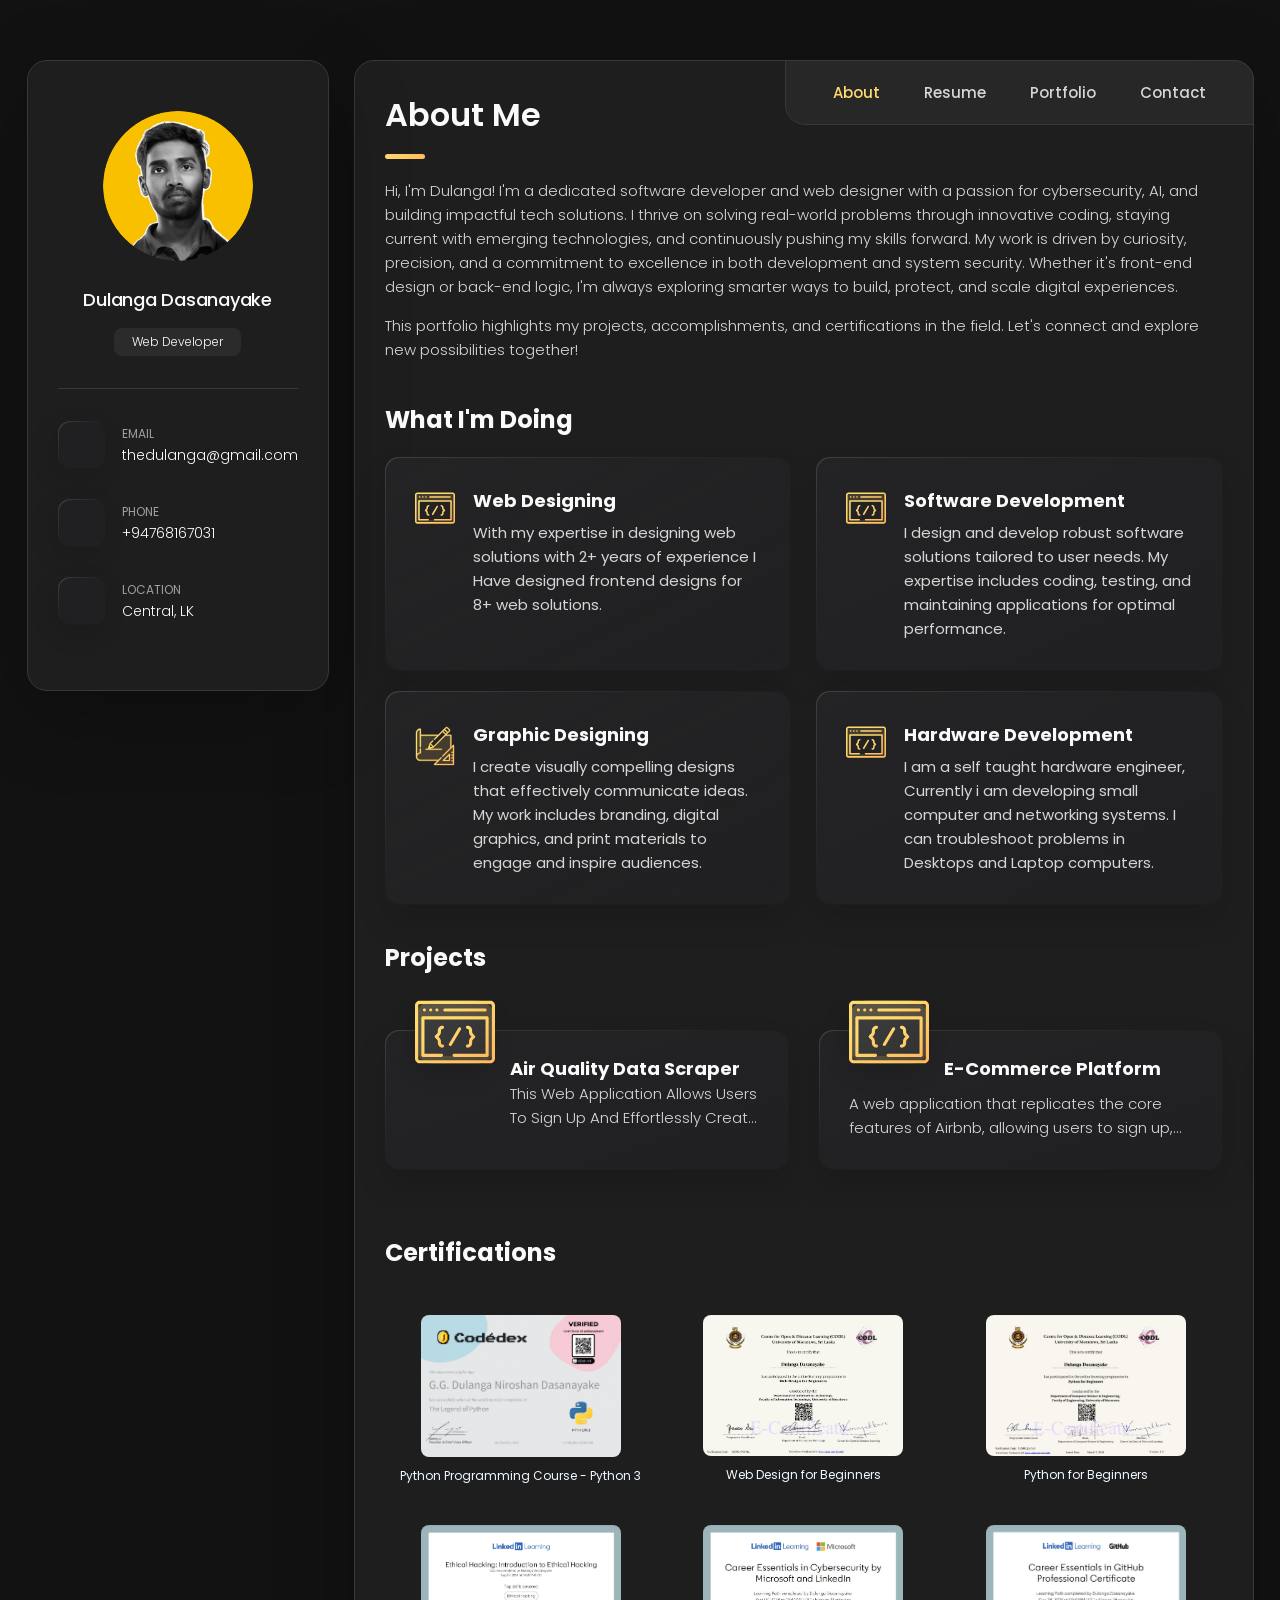
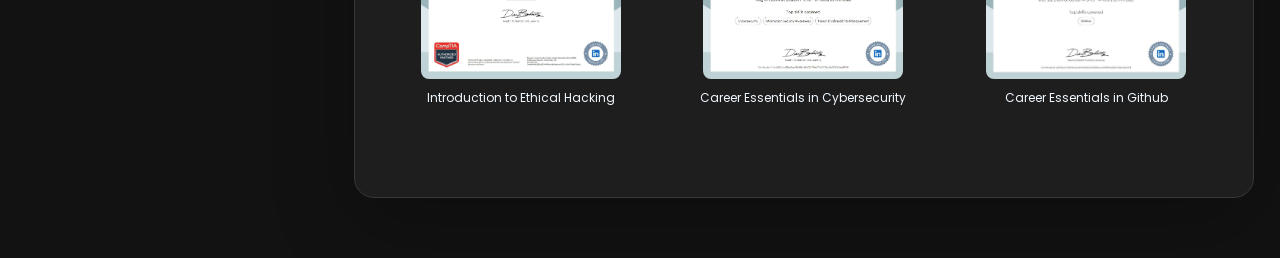
==== index.html @ ad5162e7 "First Commit" ====
<!DOCTYPE html>
<html lang="en">
  <head>
    <meta charset="UTF-8" />
    <meta http-equiv="X-UA-Compatible" content="IE=edge" />
    <meta name="viewport" content="width=device-width, initial-scale=1.0" />
    <title>Dulanga Dasanayake</title>

    <!-- favicon -->
    <link
      rel="shortcut icon"
      href="./assets/images/dulanga.ico"
      type="image/x-icon"
    />

    <!-- custom css link -->
    <link rel="stylesheet" href="./assets/css/style.css" />

    <!-- google font link -->
    <link rel="preconnect" href="https://fonts.googleapis.com" />
    <link rel="preconnect" href="https://fonts.gstatic.com" crossorigin />
    <link
      href="https://fonts.googleapis.com/css2?family=Poppins:wght@300;400;500;600&display=swap"
      rel="stylesheet"
    />
  </head>

  <body>
    <!-- #MAIN -->

    <main>
      <!-- #SIDEBAR -->

      <aside class="sidebar" data-sidebar>
        <div class="sidebar-info">
          <figure class="avatar-box">
            <img
              class="profile-pic"
              src="./assets/images/dulanga.png"
              alt="Dulanga Dasanayake"
              width="65"
            />
          </figure>

          <div class="info-content">
            <h1 class="name" title="Dulanga Dasanayake">Dulanga Dasanayake</h1>

            <p class="title">Web Developer</p>
          </div>

          <button class="info_more-btn" data-sidebar-btn>
            <span>Show Contacts</span>

            <ion-icon name="chevron-down"></ion-icon>
          </button>
        </div>

        <div class="sidebar-info_more">
          <div class="separator"></div>

          <ul class="contacts-list">
            <li class="contact-item">
              <div class="icon-box">
                <ion-icon name="mail-outline"></ion-icon>
              </div>

              <div class="contact-info">
                <p class="contact-title">Email</p>

                <a href="mailto:dulangad@proton.me" class="contact-link"
                  >thedulanga@gmail.com</a
                >
              </div>
            </li>

            <li class="contact-item">
              <div class="icon-box">
                <ion-icon name="phone-portrait-outline"></ion-icon>
              </div>

              <div class="contact-info">
                <p class="contact-title">Phone</p>

                <a href="tel:+94768167031" class="contact-link">+94768167031</a>
              </div>
            </li>

            <!-- <li class="contact-item">
              <div class="icon-box">
                <ion-icon name="calendar-outline"></ion-icon>
              </div>

              <div class="contact-info">
                <p class="contact-title">Birthday</p>

                <time datetime="2001-07-21">July 21, 2001</time>
              </div>
            </li> -->

            <li class="contact-item">
              <div class="icon-box">
                <ion-icon name="location-outline"></ion-icon>
              </div>

              <div class="contact-info">
                <p class="contact-title">Location</p>

                <address>Central, LK</address>
              </div>
            </li>
          </ul>

          <div class="separator"></div>

          <ul class="social-list">
            <li class="social-item">
              <a href="https://github.com/iamdulanga" class="social-link">
                <ion-icon name="logo-github"></ion-icon>
              </a>
            </li>

            <li class="social-item">
              <a
                href="https://www.linkedin.com/in/iamdulanga"
                class="social-link"
              >
                <ion-icon name="logo-linkedin"></ion-icon>
              </a>
            </li>
          </ul>
        </div>
      </aside>

      <!-- #main-content -->

      <div class="main-content">
        <!-- #NAVBAR -->

        <nav class="navbar">
          <ul class="navbar-list">
            <li class="navbar-item">
              <button
                class="navbar-link active"
                data-page="about"
                data-nav-link
              >
                About
              </button>
            </li>

            <li class="navbar-item">
              <button class="navbar-link" data-page="resume" data-nav-link>
                Resume
              </button>
            </li>

            <li class="navbar-item">
              <button class="navbar-link" data-nav-link>Portfolio</button>
            </li>
            <li class="navbar-item">
              <button class="navbar-link" data-page="contact" data-nav-link>
                Contact
              </button>
            </li>
          </ul>
        </nav>

        <!-- #ABOUT -->

        <article class="about active" data-page="about">
          <header>
            <h2 class="h2 article-title">About me</h2>
          </header>

          <section class="about-text">
            <p>
              Hi, I'm Dulanga! I'm a dedicated software developer and web
              designer with a passion for cybersecurity, AI, and building
              impactful tech solutions. I thrive on solving real-world problems
              through innovative coding, staying current with emerging
              technologies, and continuously pushing my skills forward. My work
              is driven by curiosity, precision, and a commitment to excellence
              in both development and system security. Whether it's front-end
              design or back-end logic, I'm always exploring smarter ways to
              build, protect, and scale digital experiences.
            </p>

            <p>
              This portfolio highlights my projects, accomplishments, and
              certifications in the field. Let's connect and explore new
              possibilities together!
            </p>
          </section>

          <!-- service -->

          <section class="service">
            <h3 class="h3 service-title">What i'm doing</h3>

            <ul class="service-list">
              <li class="service-item">
                <div class="service-icon-box">
                  <img
                    src="./assets/images/icon-dev.svg
                "
                    alt="design icon"
                    width="40"
                  />
                </div>

                <div class="service-content-box">
                  <h4 class="h4 service-item-title">Web Designing</h4>

                  <p class="service-item-text">
                    With my expertise in designing web solutions with 2+ years of experience
                    I Have designed frontend designs for 8+ web solutions.
                  </p>
                </div>
              </li>

              <li class="service-item">
                <div class="service-icon-box">
                  <img
                    src="./assets/images/icon-dev.svg"
                    alt="Web development icon"
                    width="40"
                  />
                </div>

                <div class="service-content-box">
                  <h4 class="h4 service-item-title">Software Development</h4>

                  <p class="service-item-text">
                    I design and develop robust software solutions tailored to
                    user needs. My expertise includes coding, testing, and
                    maintaining applications for optimal performance.
                  </p>
                </div>
              </li>

              <li class="service-item">
                <div class="service-icon-box">
                  <img
                    src="./assets/images/icon-design.svg"
                    alt="mobile app icon"
                    width="40"
                  />
                </div>

                <div class="service-content-box">
                  <h4 class="h4 service-item-title">Graphic Designing</h4>

                  <p class="service-item-text">
                    I create visually compelling designs that effectively
                    communicate ideas. My work includes branding, digital
                    graphics, and print materials to engage and inspire
                    audiences.
                  </p>
                </div>
              </li>

              <li class="service-item">
                <div class="service-icon-box">
                  <img
                    src="./assets/images/icon-dev.svg"
                    alt="camera icon"
                    width="40"
                  />
                </div>

                <div class="service-content-box">
                  <h4 class="h4 service-item-title">
                    Hardware Development
                  </h4>

                  <p class="service-item-text">
                    I am a self taught hardware engineer, Currently
                    i am developing small computer and networking systems. I can
                    troubleshoot problems in Desktops and Laptop computers.
                  </p>
                </div>
              </li>
            </ul>
          </section>

          <!--
          - My Best Products
        -->

          <section class="testimonials">
            <h3 class="h3 testimonials-title">Projects</h3>

            <ul class="testimonials-list has-scrollbar">

              <li class="testimonials-item">
                <div class="content-card" data-testimonials-item>
                  <figure class="testimonials-avatar-box">
                    <img
                      src="./assets/images/icon-dev.svg"
                      alt="Daniel lewis"
                      width="50"
                      data-testimonials-avatar
                    />
                  </figure>

                  <h4
                    class="h4 testimonials-item-title"
                    data-testimonials-title
                  >
                    Air Quality Data Scraper

                  <div class="testimonials-text" data-testimonials-text>
                    <p>
                      This web application allows users to sign up and
                      effortlessly create event countdowns. Customize each
                      countdown with unique backgrounds and titles, and share
                      them with friends. The app automatically manages events,
                      ensuring you never miss an important date.
                    </p>
                  </div>
                </div>
              </li>

              <li class="testimonials-item">
                <div class="content-card" data-testimonials-item>
                  <figure class="testimonials-avatar-box">
                    <img
                      src="./assets/images/icon-dev.svg"
                      alt="Jessica miller"
                      width="50"
                      data-testimonials-avatar
                    />
                  </figure>

                  <h4
                    class="h4 testimonials-item-title"
                    data-testimonials-title
                  >
                    E-Commerce Platform
                  </h4>

                  <div class="testimonials-text" data-testimonials-text>
                    <p>
                      A web application that replicates the core features of
                      Airbnb, allowing users to sign up, list properties, and
                      book accommodations. It includes property search, booking
                      management, and user reviews for an authentic rental
                      experience.
                    </p>
                  </div>
                </div>
              </li>

              <li class="testimonials-item">
                <div class="content-card" data-testimonials-item>
                  <figure class="testimonials-avatar-box">
                    <img
                      src="./assets/images/icon-dev.svg"
                      alt="Emily evans"
                      width="50"
                      data-testimonials-avatar
                    />
                  </figure>

                  <h4
                    class="h4 testimonials-item-title"
                    data-testimonials-title
                  >
                    File Organizer Pro
                  </h4>

                  <div class="testimonials-text" data-testimonials-text>
                    <p>
                      A application for organizing and managing files
                      efficiently. User can organize rushed folders with
                      too many types of files in it.
                    </p>
                  </div>
                </div>
              </li>

            </ul>
          </section>

          <!--
          - testimonials modal
        -->

          <div class="modal-container" data-modal-container>
            <div class="overlay" data-overlay></div>

            <section class="testimonials-modal">
              <button class="modal-close-btn" data-modal-close-btn>
                <ion-icon name="close-outline"></ion-icon>
              </button>

              <div class="modal-img-wrapper">
                <figure class="modal-avatar-box">
                  <img
                    src="./assets/images/avatar-1.png"
                    alt="Daniel lewis"
                    width="80"
                    data-modal-img
                  />
                </figure>

                <img src="./assets/images/icon-quote.svg" alt="quote icon" />
              </div>

              <div class="modal-content">
                <h4 class="h3 modal-title" data-modal-title>Daniel lewis</h4>

                <time datetime="2021-06-14">14 June, 2021</time>

                <div data-modal-text>
                  <p>
                    Richard was hired to create a corporate identity. We were
                    very pleased with the work done. She has a lot of experience
                    and is very concerned about the needs of client. Lorem ipsum
                    dolor sit amet, ullamcous cididt consectetur adipiscing
                    elit, seds do et eiusmod tempor incididunt ut laborels
                    dolore magnarels alia.
                  </p>
                </div>
              </div>
            </section>
          </div>

          <!--
          - My Certificates
        -->

          <section class="clients">
            <h3 class="h3 clients-title">Certifications</h3>
            <div class="clients-list-container">
              <ul class="clients-list">

                <li class="clients-item">
                  <a
                    href="https://www.codedex.io/certificates/d50fd97a-0c11-44a6-8d51-35871ad1643e"
                    target="_blank"
                  >
                    <img
                      src="./assets/images/certificates/mczu3i0c_1741422002760_page-0001.jpg"
                      alt="The Legend of Python Certificate"
                    />
                    <p>Python Programming Course - Python 3</p>
                  </a>
                </li>

                <li class="clients-item">
                  <a
                    href=""
                    target="_blank"
                  >
                    <img
                      src="./assets/images/certificates/web_design_for_beginners.JPG"
                      alt="Web Design for Beginners Certificate"
                    />
                    <p>Web Design for Beginners</p>
                  </a>
                </li>

                <li class="clients-item">
                  <a
                    href=""
                    target="_blank"
                  >
                    <img
                      src="./assets/images/certificates/python_for-beginners.JPG"
                      alt="Python for Beginners Certificate"
                    />
                    <p>Python for Beginners</p>
                  </a>
                </li>

                <li class="clients-item">
                  <a
                    href=""
                    target="_blank"
                  >
                    <img
                      src="./assets/images/certificates/ethical hacking.JPG"
                      alt="Ethical Hacking"
                    />
                    <p>Introduction to Ethical Hacking</p>
                  </a>
                </li>

                <li class="clients-item">
                  <a
                    href=""
                    target="_blank"
                  >
                    <img
                      src="./assets/images/certificates/career_essentials in cybersecurity by microsoft and linkedin.JPG"
                      alt="Ethical Hacking"
                    />
                    <p>Career Essentials in Cybersecurity</p>
                  </a>
                </li>

                <li class="clients-item">
                  <a
                    href=""
                    target="_blank"
                  >
                    <img
                      src="./assets/images/certificates/career-essentials-github.JPG"
                      alt="Ethical Hacking"
                    />
                    <p>Career Essentials in Github</p>
                  </a>
                </li>

              </ul>
            </div>
          </section>
        </article>

        <!-- #RESUME -->

        <article class="resume" data-page="resume">
          <header>
            <h2 class="h2 article-title">Resume</h2>
          </header>

          <!-- Download Button Section -->

          <!-- Trigger Easy Download: onclick="window.location.href='https://drive.google.com/uc?export=download&id=1tKpm8IOlRSLQODSGPAmuAweRhz6zU7St'" -->

          <section>
            <button
              onclick="window.location.href='https://drive.google.com/uc?export=download&id=1P1pHYPCt-Y2q2geG9ioPK_H9t95tVfSp'"
              class="download-btn"
            >
              Download CV
            </button>
          </section>
          <br />

          <section class="timeline">
            <div class="title-wrapper">
              <div class="icon-box">
                <ion-icon name="book-outline"></ion-icon>
              </div>
              <h3 class="h3">Education</h3>
            </div>
            <ol class="timeline-list">

              <li class="timeline-item">
                <h4 class="h4 timeline-item-title">
                  Higher National Diploma in Information Technology
                </h4>
                <span>2021 - 2025</span>
                <p class="timeline-text">
                  Studied at Sri Lanka Institute of Advanced Technological Education - 
                  Advanced Technological Institute Kandy and Completed HND in IT
                </p>
              </li>

              <li class="timeline-item">
                <h4 class="h4 timeline-item-title">
                  General Certificate of Education (Advanced Level) Certificate
                </h4>
                <span>2018 - 2020</span>
                <p class="timeline-text">
                  Studied at C/P A.Rathnayake Central Collage, Kengalla and Completed the 
                  General Certificate of Education (Advanced Level) Examination
                </p>
              </li>

              <li class="timeline-item">
                <h4 class="h4 timeline-item-title">
                  Diploma Foundation in English and Communication (DF64) - Intermediate
                </h4>
                <span>2018 (January - April)</span>
                <p class="timeline-text">
                  Studied at IBA Campus Kandy and Completed Diploma Foundation in English and Communication
                  Within Four Months.
                </p>
              </li>

              <li class="timeline-item">
                <h4 class="h4 timeline-item-title">
                  Six Month Training Course in Carpentry
                </h4>
                <span>2018 (January - Juny)</span>
                <p class="timeline-text">
                  Completed a Six(6) Month Training Course at Nanoda Vocational Education Centre
                  Hurikaduwa
                </p>
              </li>

              <li class="timeline-item">
                <h4 class="h4 timeline-item-title">
                  General Certificate of Education (Ordinary Level) Certificate
                </h4>
                <span>2012 - 2017</span>
                <p class="timeline-text">
                  Studied at C/P Kengalla National School, Kengalla and Completed the 
                  General Certificate of Education (Ordinary Level) Examination
                </p>
              </li>

            </ol>
          </section>

          <section class="timeline">
            <div class="title-wrapper">
              <div class="icon-box">
                <ion-icon name="briefcase-outline"></ion-icon>
              </div>
              <h3 class="h3">Professional Experience</h3>
            </div>
            <ol class="timeline-list">

              <li class="timeline-item">
                <h4 class="h4 timeline-item-title">
                  Web Development, Hardware & System Support Intern
                </h4>
                <span>2024 - 2025</span>
                <p class="timeline-text">                
                    Fixed Hardware issues of Weather Stations & Air Quality Monitors
                    • Fixed Linux based servers and Windows based Workstations
                    • Developed software to automate AQI data collection across Sri Lanka
                </p>
              </li>

            </ol>
          </section>
        </article>

        <!--
        - #PORTFOLIO
      -->

        <article class="portfolio" data-page="portfolio">
          <header>
            <h2 class="h2 article-title">Portfolio</h2>
          </header>

          <section class="projects">
            <ul class="filter-list">
              <li class="filter-item">
                <button class="active" data-filter-btn>All</button>
              </li>

              <li class="filter-item">
                <button data-filter-btn>Web design</button>
              </li>

              <li class="filter-item">
                <button data-filter-btn>Applications</button>
              </li>

              <li class="filter-item">
                <button data-filter-btn>Web development</button>
              </li>
            </ul>

            <div class="filter-select-box">
              <button class="filter-select" data-select>
                <div class="select-value" data-select-value>
                  Select category
                </div>

                <div class="select-icon">
                  <ion-icon name="chevron-down"></ion-icon>
                </div>
              </button>

              <ul class="select-list">
                <li class="select-item">
                  <button data-select-item>All</button>
                </li>

                <li class="select-item">
                  <button data-select-item>Web design</button>
                </li>

                <li class="select-item">
                  <button data-select-item>Applications</button>
                </li>

                <li class="select-item">
                  <button data-select-item>Web development</button>
                </li>
              </ul>
            </div>

            <ul class="project-list">
              <li
                class="project-item active"
                data-filter-item
                data-category="web design"
              >
                <a
                  href="https://github.com/iamdulanga"
                  target="_blank"
                >
                  <figure class="project-img">
                    <div class="project-item-icon-box">
                      <ion-icon name="eye-outline"></ion-icon>
                    </div>

                    <img
                      src="./assets/images/projects/icecreame.JPG"
                      alt="arrival"
                      loading="lazy"
                    />
                  </figure>

                  <h3 class="project-title">icecreame Shop</h3>

                  <p class="project-category">Laravel</p>
                </a>
              </li>

            </ul>
          </section>
        </article>

        <!-- #CONTACT -->

        <article class="contact" data-page="contact">
          <header>
            <h2 class="h2 article-title">Contact</h2>
          </header>
          <section class="contact-form">
            <h3 class="h3 form-title">Contact Form</h3>

            <form
              action="https://formspree.io/f/mpwdlnkb"
              method="POST"
              target="_blank"
              class="form"
              data-form
            >
              <div class="input-wrapper">
                <input
                  type="text"
                  name="fullname"
                  class="form-input"
                  placeholder="Full name"
                  required
                  data-form-input
                />

                <input
                  type="email"
                  name="email"
                  class="form-input"
                  placeholder="Email address"
                  required
                  data-form-input
                />
                <input type="text" name="_honeypot" style="display: none" />
              </div>

              <textarea
                name="message"
                class="form-input"
                placeholder="Your Message"
                required
                data-form-input
              ></textarea>

              <input type="hidden" name="_next" value="https://dulanga.tech/thank-you.html" />

              <button class="form-btn" type="submit" disabled data-form-btn>
                <ion-icon name="paper-plane"></ion-icon>
                <span>Send Message</span>
              </button>
            </form>
          </section>
        </article>
      </div>
    </main>

    <!--
    - custom js link
  -->
    <script src="./assets/js/script.js"></script>

    <!--
    - ionicon link
  -->
    <script
      type="module"
      src="https://unpkg.com/ionicons@5.5.2/dist/ionicons/ionicons.esm.js"
    ></script>
    <script
      nomodule
      src="https://unpkg.com/ionicons@5.5.2/dist/ionicons/ionicons.js"
    ></script>
  </body>
</html>
---- assets/css/style.css ----
/*-----------------------------------*\
  #CUSTOM PROPERTY
\*-----------------------------------*/

:root {
  /**
   * colors
   */

  /* gradient */

  --bg-gradient-onyx: linear-gradient(
    to bottom right,
    hsl(240, 1%, 25%) 3%,
    hsl(0, 0%, 19%) 97%
  );
  --bg-gradient-jet: linear-gradient(
      to bottom right,
      hsla(240, 1%, 18%, 0.251) 0%,
      hsla(240, 2%, 11%, 0) 100%
    ),
    hsl(240, 2%, 13%);
  --bg-gradient-yellow-1: linear-gradient(
    to bottom right,
    hsl(45, 100%, 71%) 0%,
    hsla(36, 100%, 69%, 0) 50%
  );
  --bg-gradient-yellow-2: linear-gradient(
      135deg,
      hsla(45, 100%, 71%, 0.251) 0%,
      hsla(35, 100%, 68%, 0) 59.86%
    ),
    hsl(240, 2%, 13%);
  --border-gradient-onyx: linear-gradient(
    to bottom right,
    hsl(0, 0%, 25%) 0%,
    hsla(0, 0%, 25%, 0) 50%
  );
  --text-gradient-yellow: linear-gradient(
    to right,
    hsl(45, 100%, 72%),
    hsl(35, 100%, 68%)
  );

  /* solid */

  --jet: hsl(0, 0%, 22%);
  --onyx: hsl(240, 1%, 17%);
  --eerie-black-1: hsl(240, 2%, 13%);
  --eerie-black-2: hsl(240, 2%, 12%);
  --smoky-black: hsl(0, 0%, 7%);
  --white-1: hsl(0, 0%, 100%);
  --white-2: hsl(0, 0%, 98%);
  --orange-yellow-crayola: hsl(45, 100%, 72%);
  --vegas-gold: hsl(45, 54%, 58%);
  --light-gray: hsl(0, 0%, 84%);
  --light-gray-70: hsla(0, 0%, 84%, 0.7);
  --bittersweet-shimmer: hsl(0, 43%, 51%);

  /**
   * typography
   */

  /* font-family */
  --ff-poppins: "Poppins", sans-serif;

  /* font-size */
  --fs-1: 24px;
  --fs-2: 18px;
  --fs-3: 17px;
  --fs-4: 16px;
  --fs-5: 15px;
  --fs-6: 14px;
  --fs-7: 13px;
  --fs-8: 11px;

  /* font-weight */
  --fw-300: 300;
  --fw-400: 400;
  --fw-500: 500;
  --fw-600: 600;

  /**
   * shadow
   */

  --shadow-1: -4px 8px 24px hsla(0, 0%, 0%, 0.25);
  --shadow-2: 0 16px 30px hsla(0, 0%, 0%, 0.25);
  --shadow-3: 0 16px 40px hsla(0, 0%, 0%, 0.25);
  --shadow-4: 0 25px 50px hsla(0, 0%, 0%, 0.15);
  --shadow-5: 0 24px 80px hsla(0, 0%, 0%, 0.25);

  /**
   * transition
   */

  --transition-1: 0.25s ease;
  --transition-2: 0.5s ease-in-out;
}

/*-----------------------------------*\
  #RESET
\*-----------------------------------*/

*,
*::before,
*::after {
  margin: 0;
  padding: 0;
  box-sizing: border-box;
}

a {
  text-decoration: none;
}

li {
  list-style: none;
}

img,
ion-icon,
a,
button,
time,
span {
  display: block;
}

button {
  font: inherit;
  background: none;
  border: none;
  text-align: left;
  cursor: pointer;
}

input,
textarea {
  display: block;
  width: 100%;
  background: none;
  font: inherit;
}

::selection {
  background: var(--orange-yellow-crayola);
  color: var(--smoky-black);
}

:focus {
  outline-color: var(--orange-yellow-crayola);
}

html {
  font-family: var(--ff-poppins);
}

body {
  background: var(--smoky-black);
}

/*-----------------------------------*\
  #REUSED STYLE
\*-----------------------------------*/

.sidebar,
article {
  background: var(--eerie-black-2);
  border: 1px solid var(--jet);
  border-radius: 20px;
  padding: 15px;
  box-shadow: var(--shadow-1);
  z-index: 1;
}

.separator {
  width: 100%;
  height: 1px;
  background: var(--jet);
  margin: 16px 0;
}

.icon-box {
  position: relative;
  background: var(--border-gradient-onyx);
  width: 30px;
  height: 30px;
  border-radius: 8px;
  display: flex;
  justify-content: center;
  align-items: center;
  font-size: 16px;
  color: var(--orange-yellow-crayola);
  box-shadow: var(--shadow-1);
  z-index: 1;
}

.icon-box::before {
  content: "";
  position: absolute;
  inset: 1px;
  background: var(--eerie-black-1);
  border-radius: inherit;
  z-index: -1;
}

.icon-box ion-icon {
  --ionicon-stroke-width: 35px;
}

article {
  display: none;
}

article.active {
  display: block;
  animation: fade 0.5s ease backwards;
}

@keyframes fade {
  0% {
    opacity: 0;
  }
  100% {
    opacity: 1;
  }
}

.h2,
.h3,
.h4,
.h5 {
  color: var(--white-2);
  text-transform: capitalize;
}

.h2 {
  font-size: var(--fs-1);
}

.h3 {
  font-size: var(--fs-2);
}

.h4 {
  font-size: var(--fs-4);
}

.h5 {
  font-size: var(--fs-7);
  font-weight: var(--fw-500);
}

.article-title {
  position: relative;
  padding-bottom: 7px;
}

.article-title::after {
  content: "";
  position: absolute;
  bottom: 0;
  left: 0;
  width: 30px;
  height: 3px;
  background: var(--text-gradient-yellow);
  border-radius: 3px;
}

.has-scrollbar::-webkit-scrollbar {
  width: 5px; /* for vertical scrollbar */
  height: 20px; /* for horizontal scrollbar */
}

.has-scrollbar::-webkit-scrollbar-track {
  background: var(--onyx);
  border-radius: 25px;
}

.has-scrollbar::-webkit-scrollbar-thumb {
  background: var(--orange-yellow-crayola);
  border-radius: 25px;
}

.has-scrollbar::-webkit-scrollbar-button {
  width: 20px;
}

.content-card {
  position: relative;
  background: var(--border-gradient-onyx);
  padding: 15px;
  padding-top: 45px;
  border-radius: 14px;
  box-shadow: var(--shadow-2);
  cursor: pointer;
  z-index: 1;
}

.content-card::before {
  content: "";
  position: absolute;
  inset: 1px;
  background: var(--bg-gradient-jet);
  border-radius: inherit;
  z-index: -1;
}

/*-----------------------------------*\
  #MAIN
\*-----------------------------------*/

main {
  margin: 15px 12px;
  margin-bottom: 75px;
  min-width: 259px;
}

/*-----------------------------------*\
  #SIDEBAR
\*-----------------------------------*/

.sidebar {
  margin-bottom: 15px;
  max-height: 112px;
  overflow: hidden;
  transition: var(--transition-2);
}

.sidebar.active {
  max-height: 405px;
}

.sidebar-info {
  position: relative;
  display: flex;
  justify-content: flex-start;
  align-items: center;
  gap: 15px;
}

/*
.avatar-box {
  background: var(--bg-gradient-onyx);
  border-radius: 10px;
}
*/

.profile-pic {
  border-radius: 100px;
}

.info-content .name {
  color: var(--white-2);
  font-size: var(--fs-4);
  font-weight: var(--fw-500);
  letter-spacing: -0.25px;
  margin-bottom: 10px;
}

.info-content .title {
  color: var(--white-1);
  background: var(--onyx);
  font-size: var(--fs-8);
  font-weight: var(--fw-300);
  width: max-content;
  padding: 3px 12px;
  border-radius: 8px;
}

.info_more-btn {
  position: absolute;
  top: -15px;
  right: -15px;
  border-radius: 0 15px;
  font-size: 13px;
  color: var(--orange-yellow-crayola);
  background: var(--border-gradient-onyx);
  padding: 10px;
  box-shadow: var(--shadow-2);
  transition: var(--transition-1);
  z-index: 1;
}

.info_more-btn::before {
  content: "";
  position: absolute;
  inset: 1px;
  border-radius: inherit;
  background: var(--bg-gradient-jet);
  transition: var(--transition-1);
  z-index: -1;
}

.info_more-btn:hover,
.info_more-btn:focus {
  background: var(--bg-gradient-yellow-1);
}

.info_more-btn:hover::before,
.info_more-btn:focus::before {
  background: var(--bg-gradient-yellow-2);
}

.info_more-btn span {
  display: none;
}

.sidebar-info_more {
  opacity: 0;
  visibility: hidden;
  transition: var(--transition-2);
}

.sidebar.active .sidebar-info_more {
  opacity: 1;
  visibility: visible;
}

.contacts-list {
  display: grid;
  grid-template-columns: 1fr;
  gap: 16px;
}

.contact-item {
  min-width: 100%;
  display: flex;
  align-items: center;
  gap: 16px;
}

.contact-info {
  max-width: calc(100% - 46px);
  width: calc(100% - 46px);
}

.contact-title {
  color: var(--light-gray-70);
  font-size: var(--fs-8);
  text-transform: uppercase;
  margin-bottom: 2px;
}

.contact-info :is(.contact-link, time, address) {
  color: var(--white-2);
  font-size: var(--fs-7);
}

.contact-info address {
  font-style: normal;
}

.social-list {
  display: flex;
  justify-content: flex-start;
  align-items: center;
  gap: 15px;
  padding-bottom: 4px;
  padding-left: 7px;
}

.social-item .social-link {
  color: var(--light-gray-70);
  font-size: 25px;
}

.social-item .social-link:hover {
  color: var(--light-gray);
}

/*-----------------------------------*\
  #NAVBAR
\*-----------------------------------*/

.navbar {
  position: fixed;
  bottom: 0;
  left: 0;
  width: 100%;
  background: hsla(240, 1%, 17%, 0.75);
  backdrop-filter: blur(10px);
  border: 1px solid var(--jet);
  border-radius: 12px 12px 0 0;
  box-shadow: var(--shadow-2);
  z-index: 5;
}

.navbar-list {
  display: flex;
  flex-wrap: wrap;
  justify-content: center;
  align-items: center;
  padding: 0 10px;
}

.navbar-link {
  color: var(--light-gray);
  font-size: var(--fs-8);
  padding: 20px 7px;
  transition: color var(--transition-1);
}

.navbar-link:hover,
.navbar-link:focus {
  color: var(--light-gray-70);
}

.navbar-link.active {
  color: var(--orange-yellow-crayola);
}

/*-----------------------------------*\
  #ABOUT
\*-----------------------------------*/

.about .article-title {
  margin-bottom: 15px;
}

.about-text {
  color: var(--light-gray);
  font-size: var(--fs-6);
  font-weight: var(--fw-300);
  line-height: 1.6;
}

.about-text p {
  margin-bottom: 15px;
}

/**
 * #service 
 */

.service {
  margin-bottom: 35px;
}

.service-title {
  margin-bottom: 20px;
}

.service-list {
  display: grid;
  grid-template-columns: 1fr;
  gap: 20px;
}

.service-item {
  position: relative;
  background: var(--border-gradient-onyx);
  padding: 20px;
  border-radius: 14px;
  box-shadow: var(--shadow-2);
  z-index: 1;
}

.service-item::before {
  content: "";
  position: absolute;
  inset: 1px;
  background: var(--bg-gradient-jet);
  border-radius: inherit;
  z-index: -1;
}

.service-icon-box {
  margin-bottom: 10px;
}

.service-icon-box img {
  margin: auto;
}

.service-content-box {
  text-align: center;
}

.service-item-title {
  margin-bottom: 7px;
}

.service-item-text {
  color: var(--light-gray);
  font-size: var(--fs-6);
  font-weight: var(--fw-3);
  line-height: 1.6;
}

/**
 * #testimonials 
 */

.testimonials {
  margin-bottom: 30px;
}

.testimonials-title {
  margin-bottom: 20px;
}

.testimonials-list {
  display: flex;
  justify-content: flex-start;
  align-items: flex-start;
  gap: 15px;
  margin: 0 -15px;
  padding: 25px 15px;
  padding-bottom: 35px;
  overflow-x: auto;
  scroll-behavior: smooth;
  overscroll-behavior-inline: contain;
  scroll-snap-type: inline mandatory;
}

.testimonials-item {
  min-width: 100%;
  scroll-snap-align: center;
}

.testimonials-avatar-box {
  position: absolute;
  top: 0;
  left: 0;
  transform: translate(15px, -25px);
  background: var(--bg-gradient-onyx);
  border-radius: 14px;
  box-shadow: var(--shadow-1);
}

.testimonials-item-title {
  margin-bottom: 7px;
}

.testimonials-text {
  color: var(--light-gray);
  font-size: var(--fs-6);
  font-weight: var(--fw-300);
  line-height: 1.6;
  display: -webkit-box;
  line-clamp: 4;
  -webkit-line-clamp: 4;
  -webkit-box-orient: vertical;
  overflow: hidden;
}

/**
 * #testimonials-modal
 */

.modal-container {
  position: fixed;
  top: 0;
  left: 0;
  width: 100%;
  height: 100%;
  display: flex;
  justify-content: center;
  align-items: center;
  overflow-y: auto;
  overscroll-behavior: contain;
  z-index: 20;
  pointer-events: none;
  visibility: hidden;
}

.modal-container::-webkit-scrollbar {
  display: none;
}

.modal-container.active {
  pointer-events: all;
  visibility: visible;
}

.overlay {
  position: fixed;
  top: 0;
  left: 0;
  width: 100%;
  height: 100vh;
  background: hsl(0, 0%, 5%);
  opacity: 0;
  visibility: hidden;
  pointer-events: none;
  z-index: 1;
  transition: var(--transition-1);
}

.overlay.active {
  opacity: 0.8;
  visibility: visible;
  pointer-events: all;
}

.testimonials-modal {
  background: var(--eerie-black-2);
  position: relative;
  padding: 15px;
  margin: 15px 12px;
  border: 1px solid var(--jet);
  border-radius: 14px;
  box-shadow: var(--shadow-5);
  transform: scale(1.2);
  opacity: 0;
  transition: var(--transition-1);
  z-index: 2;
}

.modal-container.active .testimonials-modal {
  transform: scale(1);
  opacity: 1;
}

.modal-close-btn {
  position: absolute;
  top: 15px;
  right: 15px;
  background: var(--onyx);
  border-radius: 8px;
  width: 32px;
  height: 32px;
  display: flex;
  justify-content: center;
  align-items: center;
  color: var(--white-2);
  font-size: 18px;
  opacity: 0.7;
}

.modal-close-btn:hover,
.modal-close-btn:focus {
  opacity: 1;
}

.modal-close-btn ion-icon {
  --ionicon-stroke-width: 50px;
}

.modal-avatar-box {
  background: var(--bg-gradient-onyx);
  width: max-content;
  border-radius: 14px;
  margin-bottom: 15px;
  box-shadow: var(--shadow-2);
}

.modal-img-wrapper > img {
  display: none;
}

.modal-title {
  margin-bottom: 4px;
}

.modal-content time {
  font-size: var(--fs-6);
  color: var(--light-gray-70);
  font-weight: var(--fw-300);
  margin-bottom: 10px;
}

.modal-content p {
  color: var(--light-gray);
  font-size: var(--fs-6);
  font-weight: var(--fw-300);
  line-height: 1.6;
}

/**
 * #clients 
 */

.clients {
  margin-bottom: 15px;
}

.clients-list {
  display: grid;
  grid-template-columns: repeat(3, 1fr); /* 3 certificates per line */
  gap: 20px; /* Adjust the gap as needed */
  margin: 0;
  padding: 0;
  overflow: visible; /* Remove the scrollbar */
}

.clients-item {
  min-width: auto; /* Remove fixed min-width */
  text-align: center; /* Center align the content */
}

.clients-item img {
  width: 100%; /* Make the image responsive */
  max-width: 200px; /* Limit the maximum width */
  margin: 0 auto;
  border-radius: 8px;
}

.clients-item p {
  color: aliceblue;
  font-size: var(--fs-8);
}

/*-----------------------------------*\
  #RESUME
\*-----------------------------------*/

.article-title {
  margin-bottom: 30px;
}

/**
 * education and experience 
 */

.timeline {
  margin-bottom: 30px;
}

.timeline .title-wrapper {
  display: flex;
  align-items: center;
  gap: 15px;
  margin-bottom: 25px;
}

.timeline-list {
  font-size: var(--fs-6);
  margin-left: 45px;
}

.timeline-item {
  position: relative;
}

.timeline-item:not(:last-child) {
  margin-bottom: 20px;
}

.timeline-item-title {
  font-size: var(--fs-6);
  line-height: 1.3;
  margin-bottom: 7px;
}

.timeline-list span {
  color: var(--vegas-gold);
  font-weight: var(--fw-400);
  line-height: 1.6;
}

.timeline-item:not(:last-child)::before {
  content: "";
  position: absolute;
  top: -25px;
  left: -30px;
  width: 1px;
  height: calc(100% + 50px);
  background: var(--jet);
}

.timeline-item::after {
  content: "";
  position: absolute;
  top: 5px;
  left: -33px;
  height: 6px;
  width: 6px;
  background: var(--text-gradient-yellow);
  border-radius: 50%;
  box-shadow: 0 0 0 4px var(--jet);
}

.timeline-text {
  color: var(--light-gray);
  font-weight: var(--fw-300);
  line-height: 1.6;
}

/**
 * skills 
 */

.skills-title {
  margin-bottom: 20px;
}

.skills-list {
  padding: 20px;
}

.skills-item:not(:last-child) {
  margin-bottom: 15px;
}

.skill .title-wrapper {
  display: flex;
  align-items: center;
  gap: 5px;
  margin-bottom: 8px;
}

.skill .title-wrapper data {
  color: var(--light-gray);
  font-size: var(--fs-7);
  font-weight: var(--fw-300);
}

.skill-progress-bg {
  background: var(--jet);
  width: 100%;
  height: 8px;
  border-radius: 10px;
}

.skill-progress-fill {
  background: var(--text-gradient-yellow);
  height: 100%;
  border-radius: inherit;
}

/*-----------------------------------*\
  #PORTFOLIO
\*-----------------------------------*/

.filter-list {
  display: none;
}

.filter-select-box {
  position: relative;
  margin-bottom: 25px;
}

.filter-select {
  background: var(--eerie-black-2);
  color: var(--light-gray);
  display: flex;
  justify-content: space-between;
  align-items: center;
  width: 100%;
  padding: 12px 16px;
  border: 1px solid var(--jet);
  border-radius: 14px;
  font-size: var(--fs-6);
  font-weight: var(--fw-300);
}

.filter-select.active .select-icon {
  transform: rotate(0.5turn);
}

.select-list {
  background: var(--eerie-black-2);
  position: absolute;
  top: calc(100% + 6px);
  width: 100%;
  padding: 6px;
  border: 1px solid var(--jet);
  border-radius: 14px;
  z-index: 2;
  opacity: 0;
  visibility: hidden;
  pointer-events: none;
  transition: 0.15s ease-in-out;
}

.filter-select.active + .select-list {
  opacity: 1;
  visibility: visible;
  pointer-events: all;
}

.select-item button {
  background: var(--eerie-black-2);
  color: var(--light-gray);
  font-size: var(--fs-6);
  font-weight: var(--fw-300);
  text-transform: capitalize;
  width: 100%;
  padding: 8px 10px;
  border-radius: 8px;
}

.select-item button:hover {
  --eerie-black-2: hsl(240, 2%, 20%);
}

.project-list {
  display: grid;
  grid-template-columns: 1fr;
  gap: 30px;
  margin-bottom: 10px;
}

.project-item {
  display: none;
}

.project-item.active {
  display: block;
  animation: scaleUp 0.25s ease forwards;
}

@keyframes scaleUp {
  0% {
    transform: scale(0.5);
  }
  100% {
    transform: scale(1);
  }
}

.project-item > a {
  width: 100%;
}

.project-img {
  position: relative;
  width: 100%;
  height: 200px;
  border-radius: 16px;
  overflow: hidden;
  margin-bottom: 15px;
}

.project-img::before {
  content: "";
  position: absolute;
  top: 0;
  left: 0;
  width: 100%;
  height: 100%;
  background: transparent;
  z-index: 1;
  transition: var(--transition-1);
}

.project-item > a:hover .project-img::before {
  background: hsla(0, 0%, 0%, 0.5);
}

.project-item-icon-box {
  --scale: 0.8;

  background: var(--jet);
  color: var(--orange-yellow-crayola);
  position: absolute;
  top: 50%;
  left: 50%;
  transform: translate(-50%, -50%) scale(var(--scale));
  font-size: 20px;
  padding: 18px;
  border-radius: 12px;
  opacity: 0;
  z-index: 1;
  transition: var(--transition-1);
}

.project-item > a:hover .project-item-icon-box {
  --scale: 1;
  opacity: 1;
}

.project-item-icon-box ion-icon {
  --ionicon-stroke-width: 50px;
}

.project-img img {
  transition: var(--transition-1);
  width: 100%; /* Set your desired width */
  height: 165px; /* Set your desired height */
  object-fit: cover; /* Ensures the image covers the specified dimensions */
}

.project-item > a:hover img {
  transform: scale(1.1);
}

.project-title,
.project-category {
  margin-left: 10px;
}

.project-title {
  color: var(--white-2);
  font-size: var(--fs-5);
  font-weight: var(--fw-400);
  text-transform: capitalize;
  line-height: 1.3;
}

.project-category {
  color: var(--light-gray-70);
  font-size: var(--fs-6);
  font-weight: var(--fw-300);
}

/*-----------------------------------*\
  #BLOG
\*-----------------------------------*/

.blog-posts {
  margin-bottom: 10px;
}

.blog-posts-list {
  display: grid;
  grid-template-columns: 1fr;
  gap: 20px;
}

.blog-post-item > a {
  position: relative;
  background: var(--border-gradient-onyx);
  height: 100%;
  box-shadow: var(--shadow-4);
  border-radius: 16px;
  z-index: 1;
}

.blog-post-item > a::before {
  content: "";
  position: absolute;
  inset: 1px;
  border-radius: inherit;
  background: var(--eerie-black-1);
  z-index: -1;
}

.blog-banner-box {
  width: 100%;
  height: 200px;
  border-radius: 12px;
  overflow: hidden;
}

.blog-banner-box img {
  width: 100%;
  height: 100%;
  object-fit: cover;
  transition: var(--transition-1);
}

.blog-post-item > a:hover .blog-banner-box img {
  transform: scale(1.1);
}

.blog-content {
  padding: 15px;
}

.blog-meta {
  display: flex;
  justify-content: flex-start;
  align-items: center;
  gap: 7px;
  margin-bottom: 10px;
}

.blog-meta :is(.blog-category, time) {
  color: var(--light-gray-70);
  font-size: var(--fs-6);
  font-weight: var(--fw-300);
}

.blog-meta .dot {
  background: var(--light-gray-70);
  width: 4px;
  height: 4px;
  border-radius: 4px;
}

.blog-item-title {
  margin-bottom: 10px;
  line-height: 1.3;
  transition: var(--transition-1);
}

.blog-post-item > a:hover .blog-item-title {
  color: var(--orange-yellow-crayola);
}

.blog-text {
  color: var(--light-gray);
  font-size: var(--fs-6);
  font-weight: var(--fw-300);
  line-height: 1.6;
}

/*-----------------------------------*\
  #CONTACT
\*-----------------------------------*/

.mapbox {
  position: relative;
  height: 250px;
  width: 100%;
  border-radius: 16px;
  margin-bottom: 30px;
  border: 1px solid var(--jet);
  overflow: hidden;
}

.mapbox figure {
  height: 100%;
}

.mapbox iframe {
  width: 100%;
  height: 100%;
  border: none;
  filter: grayscale(1) invert(1);
}

.contact-form {
  margin-bottom: 10px;
}

.form-title {
  margin-bottom: 30px;
}

.input-wrapper {
  display: grid;
  grid-template-columns: 1fr;
  gap: 25px;
  margin-bottom: 25px;
}

.form-input {
  color: var(--white-2);
  font-size: var(--fs-6);
  font-weight: var(--fw-400);
  padding: 13px 20px;
  border: 1px solid var(--jet);
  border-radius: 14px;
  outline: none;
}

.form-input::placeholder {
  font-weight: var(--fw-500);
}

.form-input:focus {
  border-color: var(--orange-yellow-crayola);
}

textarea.form-input {
  min-height: 100px;
  height: 1000px;
  max-height: 200px;
  resize: vertical;
  margin-top: 40px;
  margin-bottom: 25px;
}

textarea.form-input::-webkit-resizer {
  display: none;
}

.form-input:focus:invalid {
  border-color: var(--bittersweet-shimmer);
}

.form-btn {
  position: relative;
  width: 100%;
  background: var(--border-gradient-onyx);
  color: var(--orange-yellow-crayola);
  display: flex;
  justify-content: center;
  align-items: center;
  gap: 10px;
  padding: 13px 20px;
  border-radius: 14px;
  font-size: var(--fs-6);
  text-transform: capitalize;
  box-shadow: var(--shadow-3);
  z-index: 1;
  transition: var(--transition-1);
}

.form-btn::before {
  content: "";
  position: absolute;
  inset: 1px;
  background: var(--bg-gradient-jet);
  border-radius: inherit;
  z-index: -1;
  transition: var(--transition-1);
}

.form-btn ion-icon {
  font-size: 16px;
}

.form-btn:hover {
  background: var(--bg-gradient-yellow-1);
}

.form-btn:hover::before {
  background: var(--bg-gradient-yellow-2);
}

.form-btn:disabled {
  opacity: 0.7;
  cursor: not-allowed;
}

.form-btn:disabled:hover {
  background: var(--border-gradient-onyx);
}

.form-btn:disabled:hover::before {
  background: var(--bg-gradient-jet);
}

/*-----------------------------------*\
  #RESPONSIVE
\*-----------------------------------*/

/**
 * responsive larger than 450px screen
 */

@media (min-width: 450px) {
  /**
   * client
   */

  .clients-item {
    min-width: calc(33.33% - 10px);
  }

  /**
   * #PORTFOLIO, BLOG 
   */

  .project-img,
  .blog-banner-box {
    height: auto;
  }
}

@media (max-width: 768px) {
  .clients-list {
    grid-template-columns: repeat(2, 1fr); /* 2 per line on smaller screens */
  }
}

@media (max-width: 480px) {
  .clients-list {
    grid-template-columns: 1fr; /* 1 per line on very small screens */
  }
}

/**
 * responsive larger than 580px screen
 */

@media (min-width: 580px) {
  /**
   * CUSTOM PROPERTY
   */

  :root {
    /**
     * typography
     */

    --fs-1: 32px;
    --fs-2: 24px;
    --fs-3: 26px;
    --fs-4: 18px;
    --fs-6: 15px;
    --fs-7: 15px;
    --fs-8: 12px;
  }

  /**
   * #REUSED STYLE
   */

  .sidebar,
  article {
    width: 520px;
    margin-inline: auto;
    padding: 30px;
  }

  .article-title {
    font-weight: var(--fw-600);
    padding-bottom: 15px;
  }

  .article-title::after {
    width: 40px;
    height: 5px;
  }

  .icon-box {
    width: 48px;
    height: 48px;
    border-radius: 12px;
    font-size: 18px;
  }

  /**
   * #MAIN
   */

  main {
    margin-top: 60px;
    margin-bottom: 100px;
  }

  /**
   * #SIDEBAR
   */

  .sidebar {
    max-height: 180px;
    margin-bottom: 30px;
  }

  .sidebar.active {
    max-height: 584px;
  }

  .sidebar-info {
    gap: 25px;
  }

  .avatar-box {
    border-radius: 30px;
  }

  .avatar-box img {
    width: 120px;
  }

  .info-content .name {
    margin-bottom: 15px;
  }

  .info-content .title {
    padding: 5px 18px;
  }

  .info_more-btn {
    top: -30px;
    right: -30px;
    padding: 10px 15px;
  }

  .info_more-btn span {
    display: block;
    font-size: var(--fs-8);
  }

  .info_more-btn ion-icon {
    display: none;
  }

  .separator {
    margin: 32px 0;
  }

  .contacts-list {
    gap: 20px;
  }

  .contact-info {
    max-width: calc(100% - 64px);
    width: calc(100% - 64px);
  }

  /**
   * #NAVBAR
   */

  .navbar {
    border-radius: 20px 20px 0 0;
  }

  .navbar-list {
    gap: 20px;
  }

  .navbar-link {
    --fs-8: 14px;
  }

  /**
   * #ABOUT
   */

  .about .article-title {
    margin-bottom: 20px;
  }

  .about-text {
    margin-bottom: 40px;
  }

  /* service */

  .service-item {
    display: flex;
    justify-content: flex-start;
    align-items: flex-start;
    gap: 18px;
    padding: 30px;
  }

  .service-icon-box {
    margin-bottom: 0;
    margin-top: 5px;
  }

  .service-content-box {
    text-align: left;
  }

  /* testimonials */

  .testimonials-title {
    margin-bottom: 25px;
  }

  .testimonials-list {
    gap: 30px;
    margin: 0 -30px;
    padding: 30px;
    padding-bottom: 35px;
  }

  .content-card {
    padding: 30px;
    padding-top: 25px;
  }

  .testimonials-avatar-box {
    transform: translate(30px, -30px);
    border-radius: 20px;
  }

  .testimonials-avatar-box img {
    width: 80px;
  }

  .testimonials-item-title {
    margin-bottom: 10px;
    margin-left: 95px;
  }

  .testimonials-text {
    line-clamp: 2;
    -webkit-line-clamp: 2;
  }

  /* testimonials modal */

  .modal-container {
    padding: 20px;
  }

  .testimonials-modal {
    display: flex;
    justify-content: flex-start;
    align-items: stretch;
    gap: 25px;
    padding: 30px;
    border-radius: 20px;
  }

  .modal-img-wrapper {
    display: flex;
    flex-direction: column;
    align-items: center;
  }

  .modal-avatar-box {
    border-radius: 18px;
    margin-bottom: 0;
  }

  .modal-avatar-box img {
    width: 65px;
  }

  .modal-img-wrapper > img {
    display: block;
    flex-grow: 1;
    width: 35px;
  }

  /* clients */

  .clients-list {
    gap: 40px;
    margin: 0 -30px;
    padding: 45px;
    scroll-padding-inline: 45px;
  }

  .clients-item {
    min-width: calc(33.33% - 35px);
  }

  .clients-item p {
    margin-top: 10px;
  }

  /**
   * #RESUME
   */

  .timeline-list {
    margin-left: 65px;
  }

  .timeline-item:not(:last-child)::before {
    left: -40px;
  }

  .timeline-item::after {
    height: 8px;
    width: 8px;
    left: -43px;
  }

  .skills-item:not(:last-child) {
    margin-bottom: 25px;
  }

  /**
   * #PORTFOLIO, BLOG
   */

  .project-img,
  .blog-banner-box {
    border-radius: 16px;
  }

  .blog-posts-list {
    gap: 30px;
  }

  .blog-content {
    padding: 25px;
  }

  /**
   * #CONTACT
   */

  .mapbox {
    height: 380px;
    border-radius: 18px;
  }

  .input-wrapper {
    gap: 30px;
    margin-bottom: 30px;
  }

  .form-input {
    padding: 15px 20px;
  }

  textarea.form-input {
    margin-bottom: 30px;
  }

  .form-btn {
    --fs-6: 16px;
    padding: 16px 20px;
  }

  .form-btn ion-icon {
    font-size: 18px;
  }
}

/**
 * responsive larger than 768px screen
 */

@media (min-width: 768px) {
  /**
   * REUSED STYLE
   */

  .sidebar,
  article {
    width: 700px;
  }

  .has-scrollbar::-webkit-scrollbar-button {
    width: 100px;
  }

  /**
   * SIDEBAR
   */

  .contacts-list {
    grid-template-columns: 1fr 1fr;
    gap: 30px 15px;
  }

  /**
   * NAVBAR
   */

  .navbar-link {
    --fs-8: 15px;
  }

  /**
   * ABOUT
   */

  /* testimonials modal */

  .testimonials-modal {
    gap: 35px;
    max-width: 680px;
  }

  .modal-avatar-box img {
    width: 80px;
  }

  /**
   * PORTFOLIO
   */

  .article-title {
    padding-bottom: 20px;
  }

  .filter-select-box {
    display: none;
  }

  .filter-list {
    display: flex;
    justify-content: flex-start;
    align-items: center;
    gap: 25px;
    padding-left: 5px;
    margin-bottom: 30px;
  }

  .filter-item button {
    color: var(--light-gray);
    font-size: var(--fs-5);
    transition: var(--transition-1);
  }

  .filter-item button:hover {
    color: var(--light-gray-70);
  }

  .filter-item button.active {
    color: var(--orange-yellow-crayola);
  }

  /* portfolio and blog grid */

  .project-list,
  .blog-posts-list {
    grid-template-columns: 1fr 1fr;
  }

  /**
   * CONTACT
   */

  .input-wrapper {
    grid-template-columns: 1fr 1fr;
  }

  .form-btn {
    width: max-content;
    margin-left: auto;
  }
}

/**
 * responsive larger than 1024px screen
 */

@media (min-width: 1024px) {
  /**
   * CUSTOM PROPERTY
   */

  :root {
    /**
    * shadow
    */

    --shadow-1: -4px 8px 24px hsla(0, 0%, 0%, 0.125);
    --shadow-2: 0 16px 30px hsla(0, 0%, 0%, 0.125);
    --shadow-3: 0 16px 40px hsla(0, 0%, 0%, 0.125);
  }

  /**
   * REUSED STYLE
   */

  .sidebar,
  article {
    width: 950px;
    box-shadow: var(--shadow-5);
  }

  /**
   * MAIN 
   */

  main {
    margin-bottom: 60px;
  }

  .main-content {
    position: relative;
    width: max-content;
    margin: auto;
  }

  /**
   * NAVBAR
   */

  .navbar {
    position: absolute;
    bottom: auto;
    top: 0;
    left: auto;
    right: 0;
    width: max-content;
    border-radius: 0 20px;
    padding: 0 20px;
    box-shadow: none;
  }

  .navbar-list {
    gap: 30px;
    padding: 0 20px;
  }

  .navbar-link {
    font-weight: var(--fw-500);
  }

  /**
   * ABOUT
   */

  /* service */

  .service-list {
    grid-template-columns: 1fr 1fr;
    gap: 20px 25px;
  }

  /* testimonials */

  .testimonials-item {
    min-width: calc(50% - 15px);
  }

  /* clients */

  .clients-item {
    min-width: calc(25% - 38px);
  }

  /**
   * PORTFOLIO
   */

  .project-list {
    grid-template-columns: repeat(3, 1fr);
  }

  /**
   * BLOG
   */

  .blog-banner-box {
    height: 230px;
  }
}

/**
 * responsive larger than 1250px screen
 */

@media (min-width: 1250px) {
  /**
   * RESET
   */

  body::-webkit-scrollbar {
    width: 20px;
  }

  body::-webkit-scrollbar-track {
    background: var(--smoky-black);
  }

  body::-webkit-scrollbar-thumb {
    border: 5px solid var(--smoky-black);
    background: hsla(0, 0%, 100%, 0.1);
    border-radius: 20px;
    box-shadow: inset 1px 1px 0 hsla(0, 0%, 100%, 0.11),
      inset -1px -1px 0 hsla(0, 0%, 100%, 0.11);
  }

  body::-webkit-scrollbar-thumb:hover {
    background: hsla(0, 0%, 100%, 0.15);
  }

  body::-webkit-scrollbar-button {
    height: 60px;
  }

  /**
   * REUSED STYLE
   */

  .sidebar,
  article {
    width: auto;
  }

  article {
    min-height: 100%;
  }

  /**
   * MAIN
   */

  main {
    max-width: 1200px;
    margin-inline: auto;
    display: flex;
    justify-content: center;
    align-items: stretch;
    gap: 25px;
  }

  .main-content {
    min-width: 75%;
    width: 75%;
    margin: 0;
  }

  /**
   * SIDEBAR
   */

  .sidebar {
    position: sticky;
    top: 50px;
    max-height: max-content;
    height: 100%;
    margin-bottom: 0;
    padding-top: 50px;
    z-index: 1;
    flex-shrink: 0;
  }

  .sidebar-info {
    flex-direction: column;
  }

  .avatar-box img {
    width: 150px;
  }

  .info-content .name {
    white-space: nowrap;
    text-align: center;
  }

  .info-content .title {
    margin: auto;
  }

  .info_more-btn {
    display: none;
  }

  .sidebar-info_more {
    opacity: 1;
    visibility: visible;
  }

  .contacts-list {
    grid-template-columns: 1fr;
  }

  .contact-info :is(.contact-link) {
    white-space: nowrap;
    overflow: hidden;
    text-overflow: ellipsis;
  }

  .contact-info :is(.contact-link, time, address) {
    --fs-7: 14px;
    font-weight: var(--fw-300);
  }

  .separator:last-of-type {
    margin: 15px 0;
    opacity: 0;
  }

  .social-list {
    justify-content: center;
  }

  /**
	 * RESUME
	 */

  .timeline-text {
    max-width: 700px;
  }
}

a {
  color: rgb(186, 189, 52);
  flex-direction: row;
  text-decoration: none;
}

.download-btn {
  background-color: #4caf50;
  color: white;
  padding: 10px 20px;
  text-align: center;
  text-decoration: none;
  display: inline-block;
  font-size: 16px;
  margin: 10px 0;
  cursor: pointer;
  border: none;
  border-radius: 5px;
}
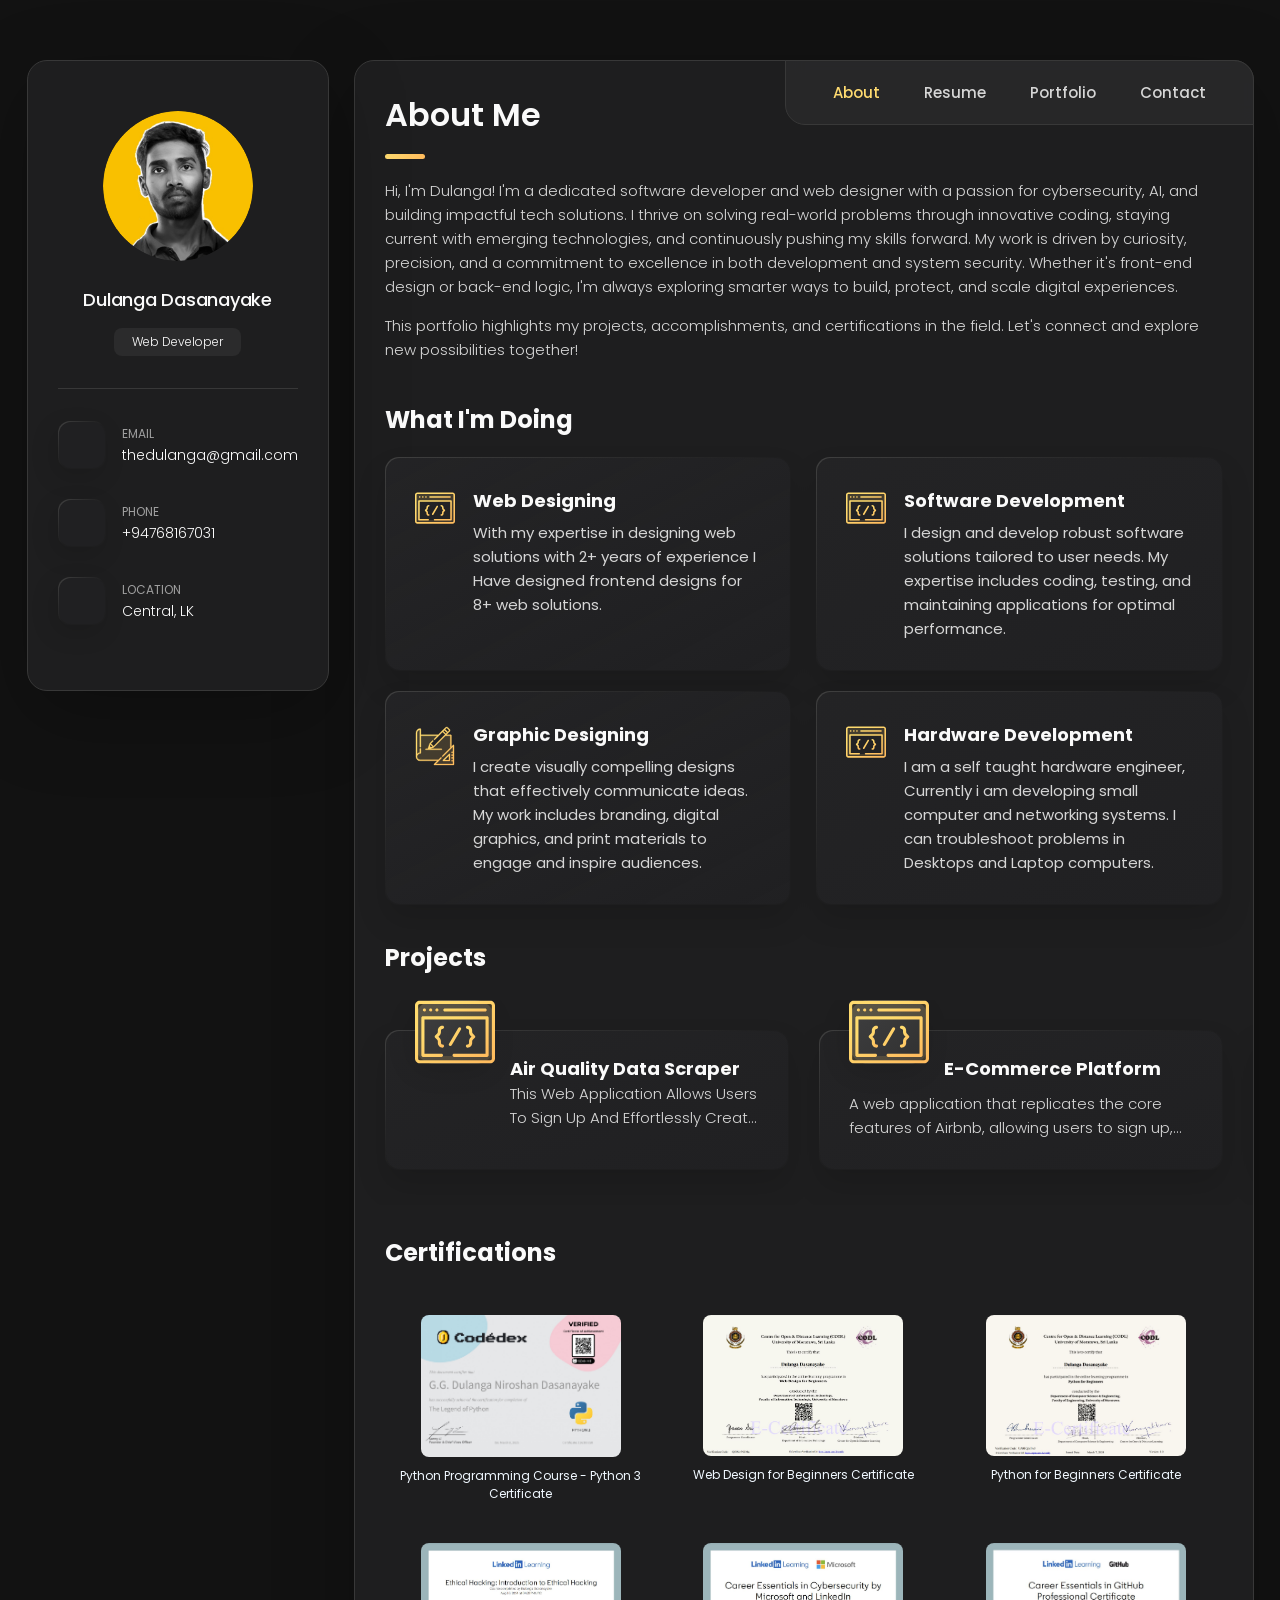
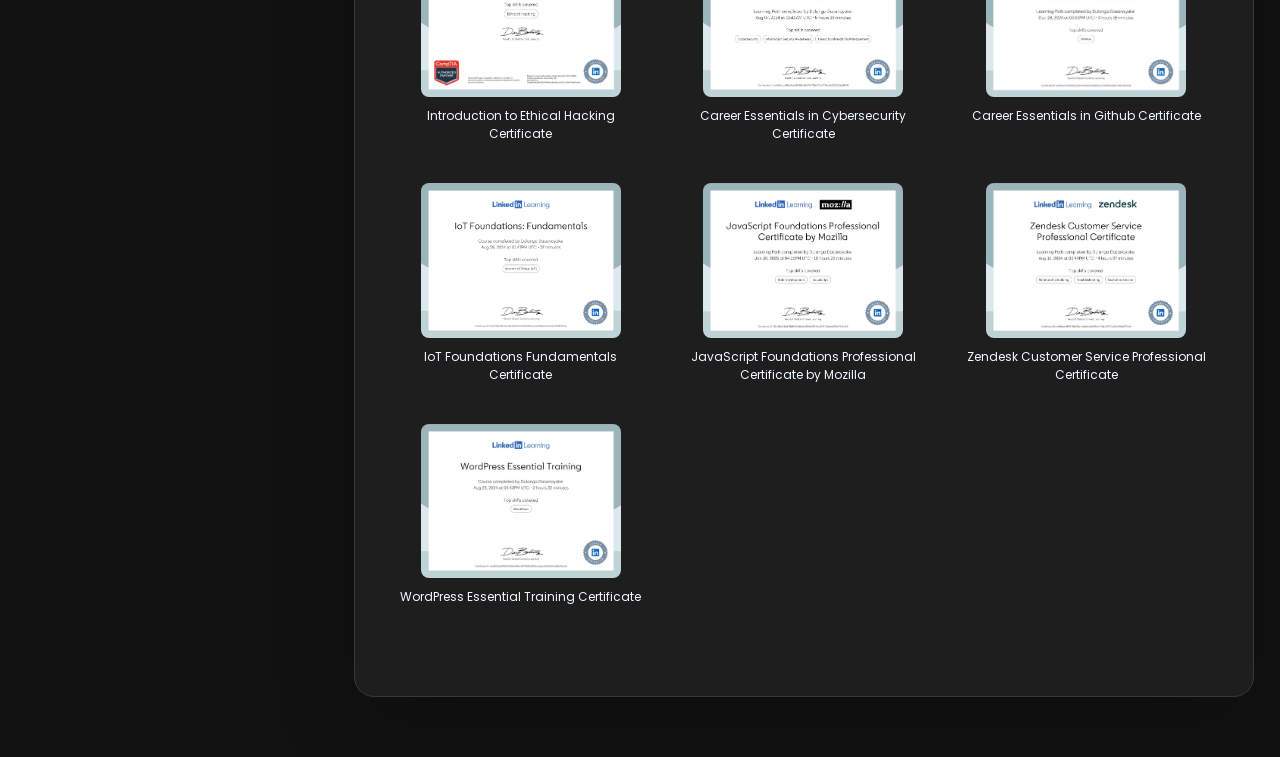
==== commit fd284212: "Certificates/Projects Update" ====
--- a/index.html
+++ b/index.html
@@ -444,7 +444,7 @@
                       src="./assets/images/certificates/mczu3i0c_1741422002760_page-0001.jpg"
                       alt="The Legend of Python Certificate"
                     />
-                    <p>Python Programming Course - Python 3</p>
+                    <p>Python Programming Course - Python 3 Certificate</p>
                   </a>
                 </li>
 
@@ -457,7 +457,7 @@
                       src="./assets/images/certificates/web_design_for_beginners.JPG"
                       alt="Web Design for Beginners Certificate"
                     />
-                    <p>Web Design for Beginners</p>
+                    <p>Web Design for Beginners Certificate</p>
                   </a>
                 </li>
 
@@ -470,7 +470,7 @@
                       src="./assets/images/certificates/python_for-beginners.JPG"
                       alt="Python for Beginners Certificate"
                     />
-                    <p>Python for Beginners</p>
+                    <p>Python for Beginners Certificate</p>
                   </a>
                 </li>
 
@@ -483,7 +483,7 @@
                       src="./assets/images/certificates/ethical hacking.JPG"
                       alt="Ethical Hacking"
                     />
-                    <p>Introduction to Ethical Hacking</p>
+                    <p>Introduction to Ethical Hacking Certificate</p>
                   </a>
                 </li>
 
@@ -496,7 +496,7 @@
                       src="./assets/images/certificates/career_essentials in cybersecurity by microsoft and linkedin.JPG"
                       alt="Ethical Hacking"
                     />
-                    <p>Career Essentials in Cybersecurity</p>
+                    <p>Career Essentials in Cybersecurity Certificate</p>
                   </a>
                 </li>
 
@@ -509,7 +509,63 @@
                       src="./assets/images/certificates/career-essentials-github.JPG"
                       alt="Ethical Hacking"
                     />
-                    <p>Career Essentials in Github</p>
+                    <p>Career Essentials in Github Certificate</p>
+                  </a>
+                </li>
+
+                <li class="clients-item">
+                  <a
+                    href=""
+                    target="_blank"
+                  >
+                    <img
+                      src="./assets/images/certificates/CertificateOfCompletion_IoT Foundations Fundamentals-1.jpg"
+                      alt="IoT Foundations Fundamentals"
+                    />
+                    <p>IoT Foundations Fundamentals Certificate</p>
+                  </a>
+                </li>
+
+                <li class="clients-item">
+                  <a
+                    href=""
+                    target="_blank"
+                  >
+                    <img
+                      src="./assets/images/certificates/javascript.JPG"
+                      alt="JavaScript Foundations Professional
+                      Certificate by Mozilla"
+                    />
+                    <p>JavaScript Foundations Professional
+                      Certificate by Mozilla</p>
+                  </a>
+                </li>
+
+                <li class="clients-item">
+                  <a
+                    href=""
+                    target="_blank"
+                  >
+                    <img
+                      src="./assets/images/certificates/customer-service.JPG"
+                      alt="Zendesk Customer Service
+                      Professional Certificate"
+                    />
+                    <p>Zendesk Customer Service
+                      Professional Certificate</p>
+                  </a>
+                </li>
+
+                <li class="clients-item">
+                  <a
+                    href=""
+                    target="_blank"
+                  >
+                    <img
+                      src="./assets/images/certificates/wordpress.JPG"
+                      alt="WordPress Essential Training Certificate"
+                    />
+                    <p>WordPress Essential Training Certificate</p>
                   </a>
                 </li>
 
@@ -690,6 +746,168 @@
             </div>
 
             <ul class="project-list">
+              <li
+                class="project-item active"
+                data-filter-item
+                data-category="web development"
+              >
+                <a
+                  href="https://github.com/iamdulanga"
+                  target="_blank"
+                >
+                  <figure class="project-img">
+                    <div class="project-item-icon-box">
+                      <ion-icon name="eye-outline"></ion-icon>
+                    </div>
+
+                    <img
+                      src="./assets/images/projects/icecreame-shop.JPG"
+                      alt="arrival"
+                      loading="lazy"
+                    />
+                  </figure>
+
+                  <h3 class="project-title">Online Icecreame Shop</h3>
+
+                  <p class="project-category">Laravel</p>
+                </a>
+              </li>
+
+              <li
+                class="project-item active"
+                data-filter-item
+                data-category="web development"
+              >
+                <a
+                  href="https://github.com/iamdulanga"
+                  target="_blank"
+                >
+                  <figure class="project-img">
+                    <div class="project-item-icon-box">
+                      <ion-icon name="eye-outline"></ion-icon>
+                    </div>
+
+                    <img
+                      src="./assets/images/projects/aqi-data-scraper.JPG"
+                      alt="arrival"
+                      loading="lazy"
+                    />
+                  </figure>
+
+                  <h3 class="project-title">Data Scraping Tool</h3>
+
+                  <p class="project-category">Python</p>
+                </a>
+              </li>
+
+              <li
+                class="project-item active"
+                data-filter-item
+                data-category="applications"
+              >
+                <a
+                  href="https://github.com/iamdulanga"
+                  target="_blank"
+                >
+                  <figure class="project-img">
+                    <div class="project-item-icon-box">
+                      <ion-icon name="eye-outline"></ion-icon>
+                    </div>
+
+                    <img
+                      src="./assets/images/projects/istore.JPG"
+                      alt="arrival"
+                      loading="lazy"
+                    />
+                  </figure>
+
+                  <h3 class="project-title">POS System</h3>
+
+                  <p class="project-category">Java</p>
+                </a>
+              </li>
+
+              <li
+                class="project-item active"
+                data-filter-item
+                data-category="web development"
+              >
+                <a
+                  href="https://github.com/iamdulanga"
+                  target="_blank"
+                >
+                  <figure class="project-img">
+                    <div class="project-item-icon-box">
+                      <ion-icon name="eye-outline"></ion-icon>
+                    </div>
+
+                    <img
+                      src="./assets/images/projects/novamart.jpg"
+                      alt="arrival"
+                      loading="lazy"
+                    />
+                  </figure>
+
+                  <h3 class="project-title">E-Commerce Shop</h3>
+
+                  <p class="project-category">MERN Stack</p>
+                </a>
+              </li>
+
+              <li
+                class="project-item active"
+                data-filter-item
+                data-category="web development"
+              >
+                <a
+                  href="https://github.com/iamdulanga"
+                  target="_blank"
+                >
+                  <figure class="project-img">
+                    <div class="project-item-icon-box">
+                      <ion-icon name="eye-outline"></ion-icon>
+                    </div>
+
+                    <img
+                      src="./assets/images/projects/akuweather.jpg"
+                      alt="arrival"
+                      loading="lazy"
+                    />
+                  </figure>
+
+                  <h3 class="project-title">Weather Application</h3>
+
+                  <p class="project-category">React JS</p>
+                </a>
+              </li>
+
+              <li
+                class="project-item active"
+                data-filter-item
+                data-category="web development"
+              >
+                <a
+                  href="https://github.com/iamdulanga"
+                  target="_blank"
+                >
+                  <figure class="project-img">
+                    <div class="project-item-icon-box">
+                      <ion-icon name="eye-outline"></ion-icon>
+                    </div>
+
+                    <img
+                      src="./assets/images/projects/pizza.JPG"
+                      alt="arrival"
+                      loading="lazy"
+                    />
+                  </figure>
+
+                  <h3 class="project-title">Online Pizza Shop</h3>
+
+                  <p class="project-category">Laravel</p>
+                </a>
+              </li>
+
               <li
                 class="project-item active"
                 data-filter-item
@@ -705,15 +923,15 @@
                     </div>
 
                     <img
-                      src="./assets/images/projects/icecreame.JPG"
+                      src="./assets/images/projects/serendicola.JPG"
                       alt="arrival"
                       loading="lazy"
                     />
                   </figure>
 
-                  <h3 class="project-title">icecreame Shop</h3>
-
-                  <p class="project-category">Laravel</p>
+                  <h3 class="project-title">Beverage Shop Design</h3>
+
+                  <p class="project-category">HTML5</p>
                 </a>
               </li>
 
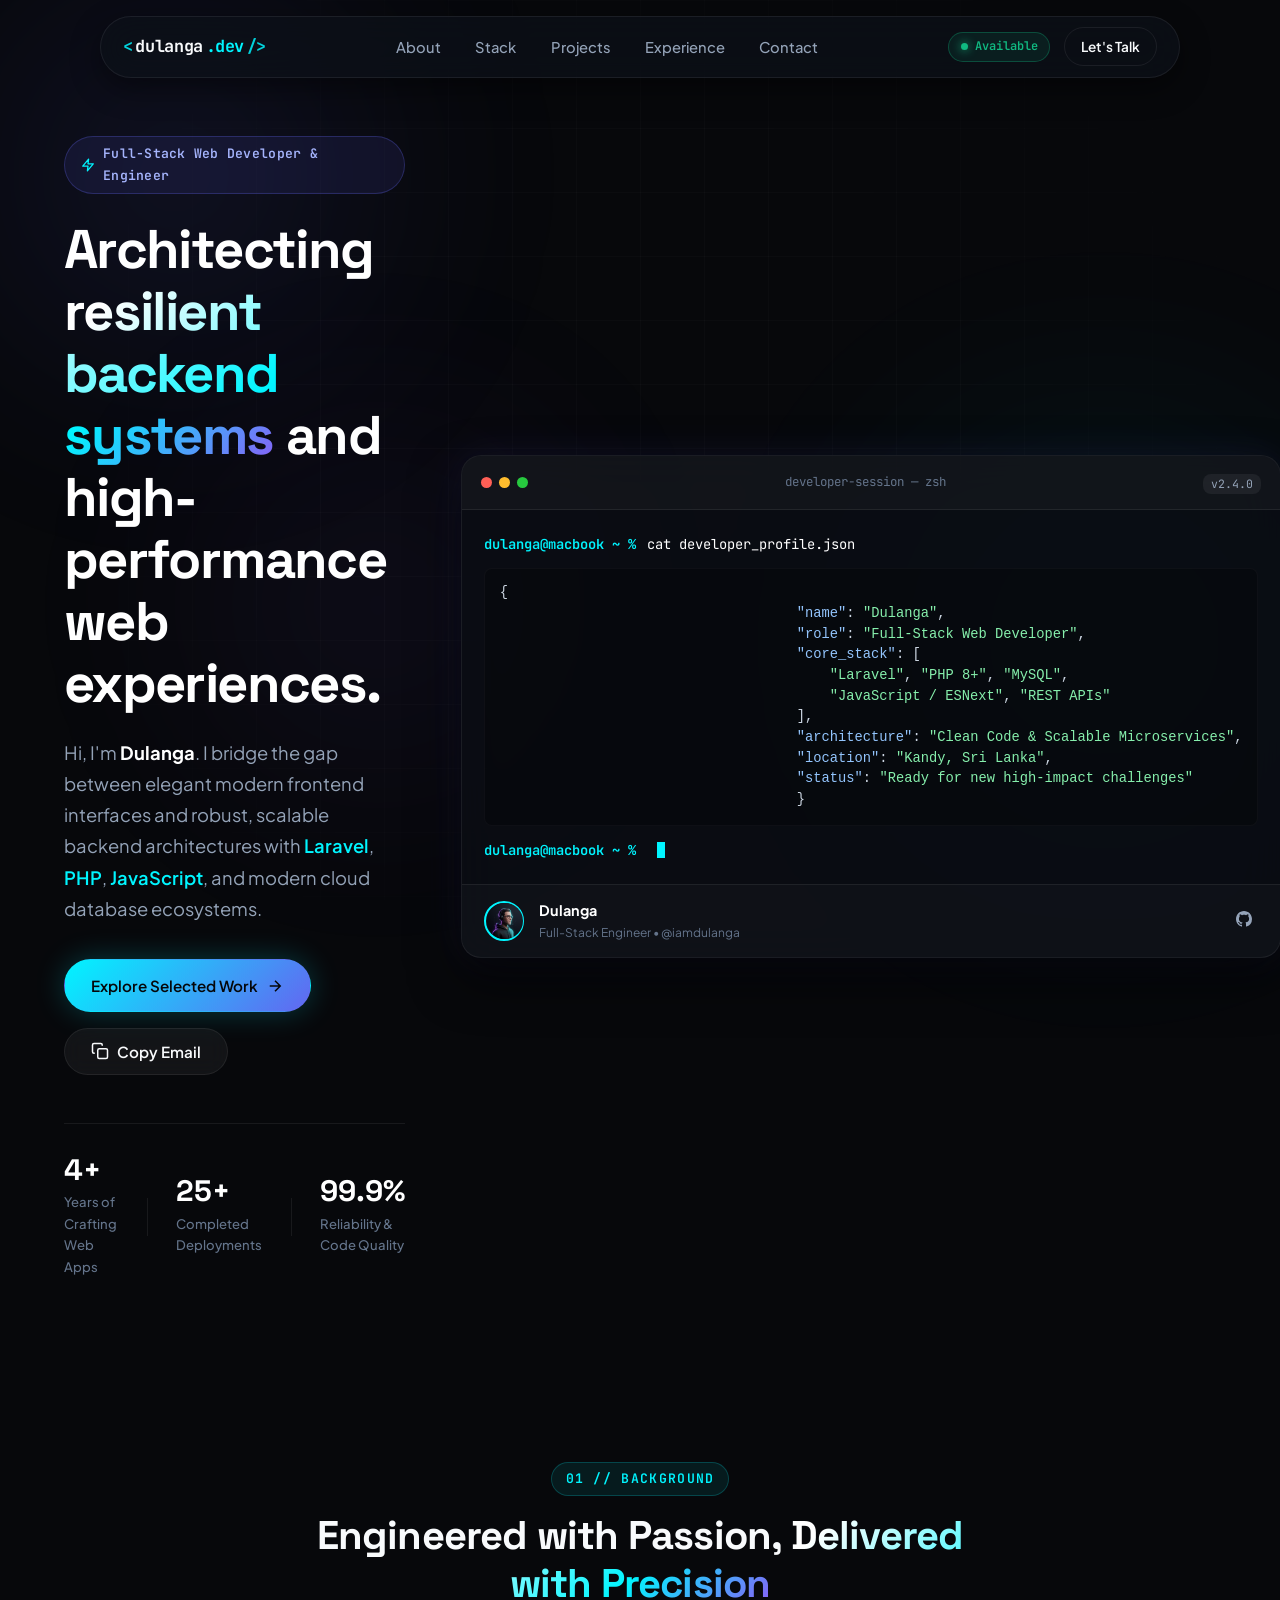
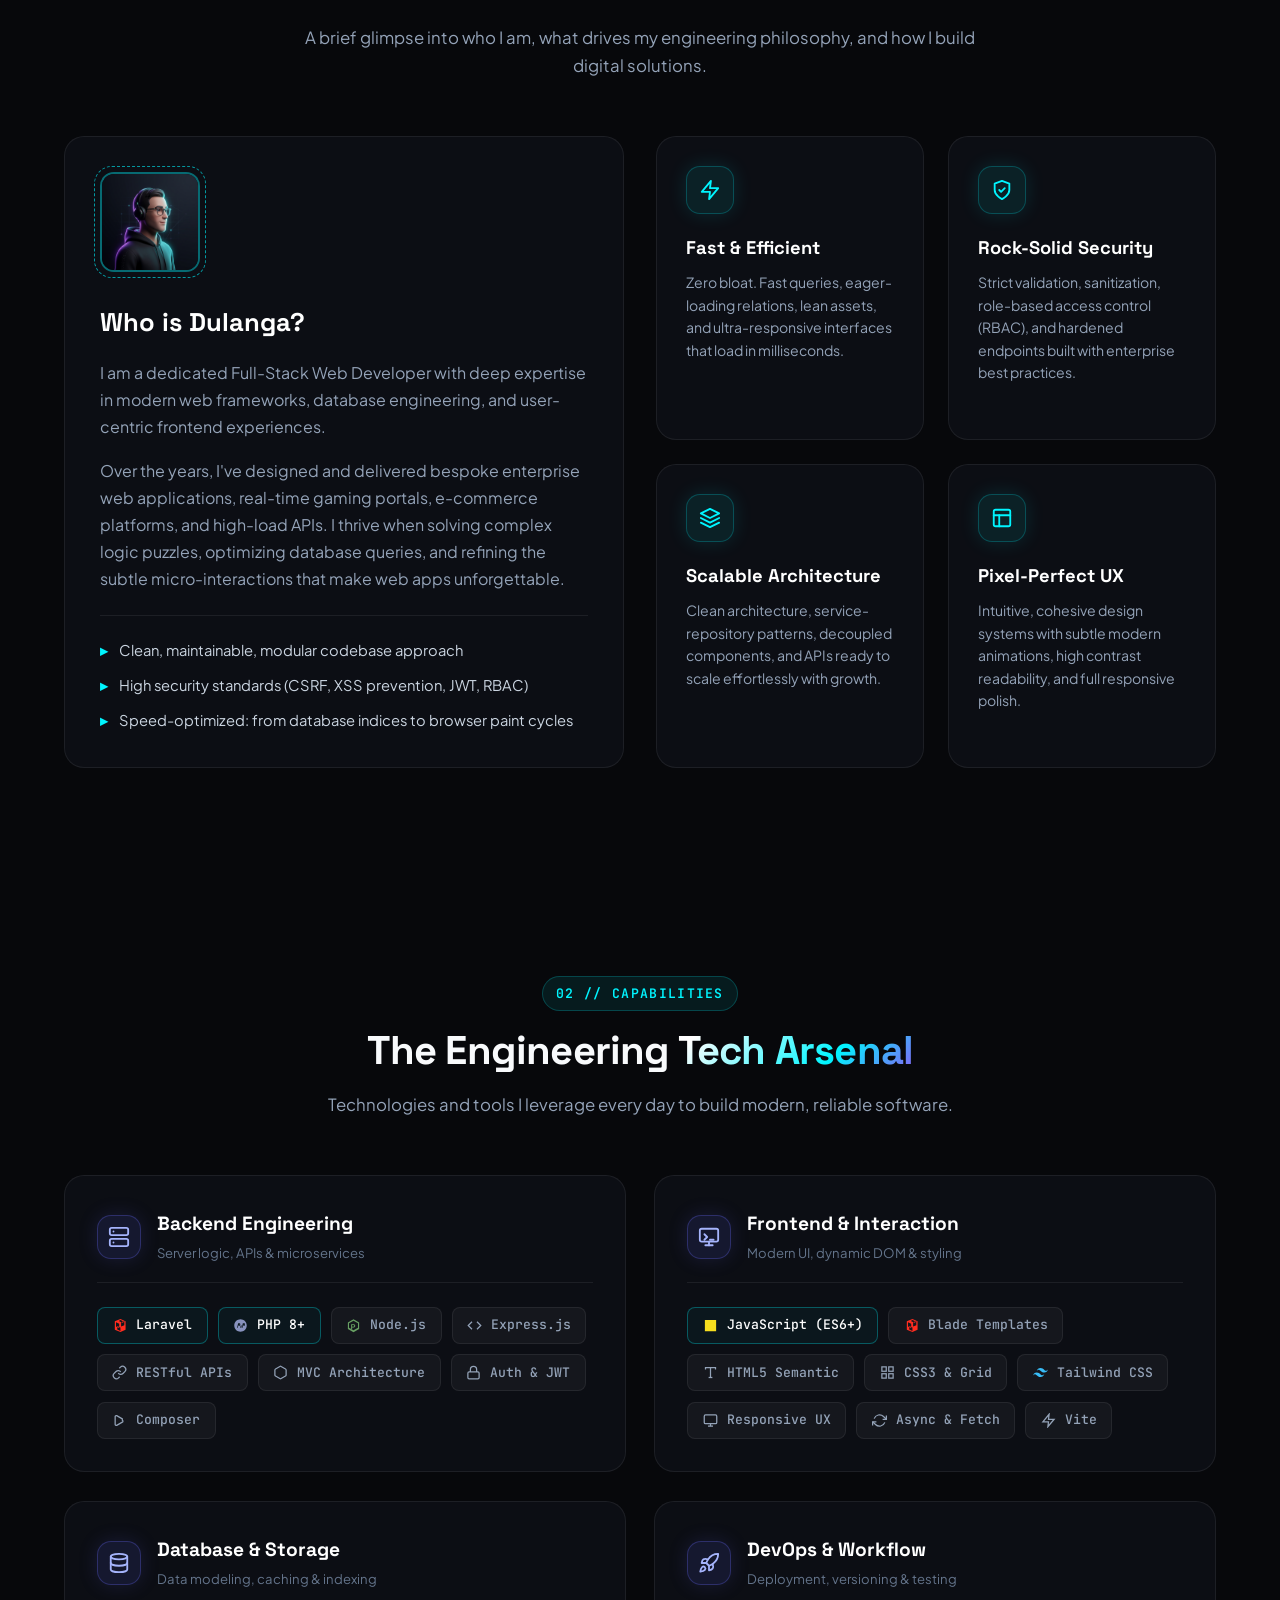
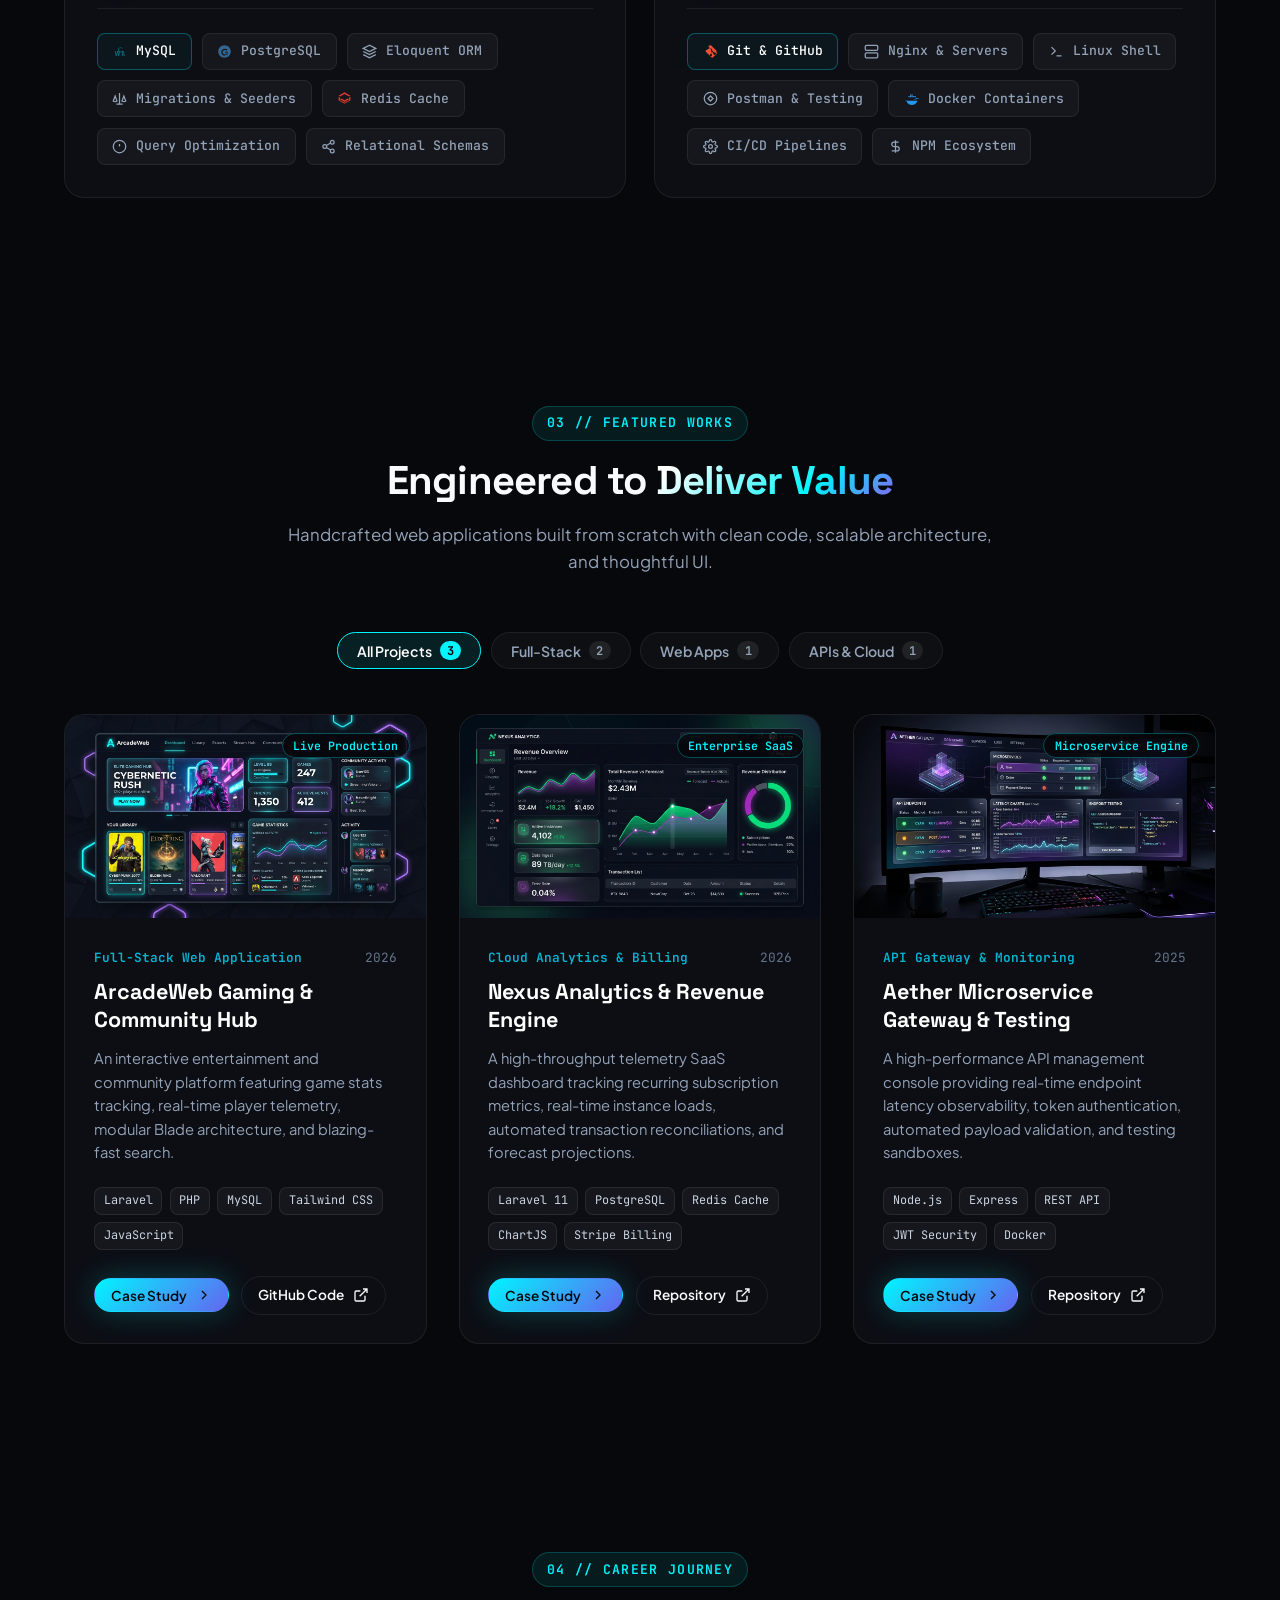
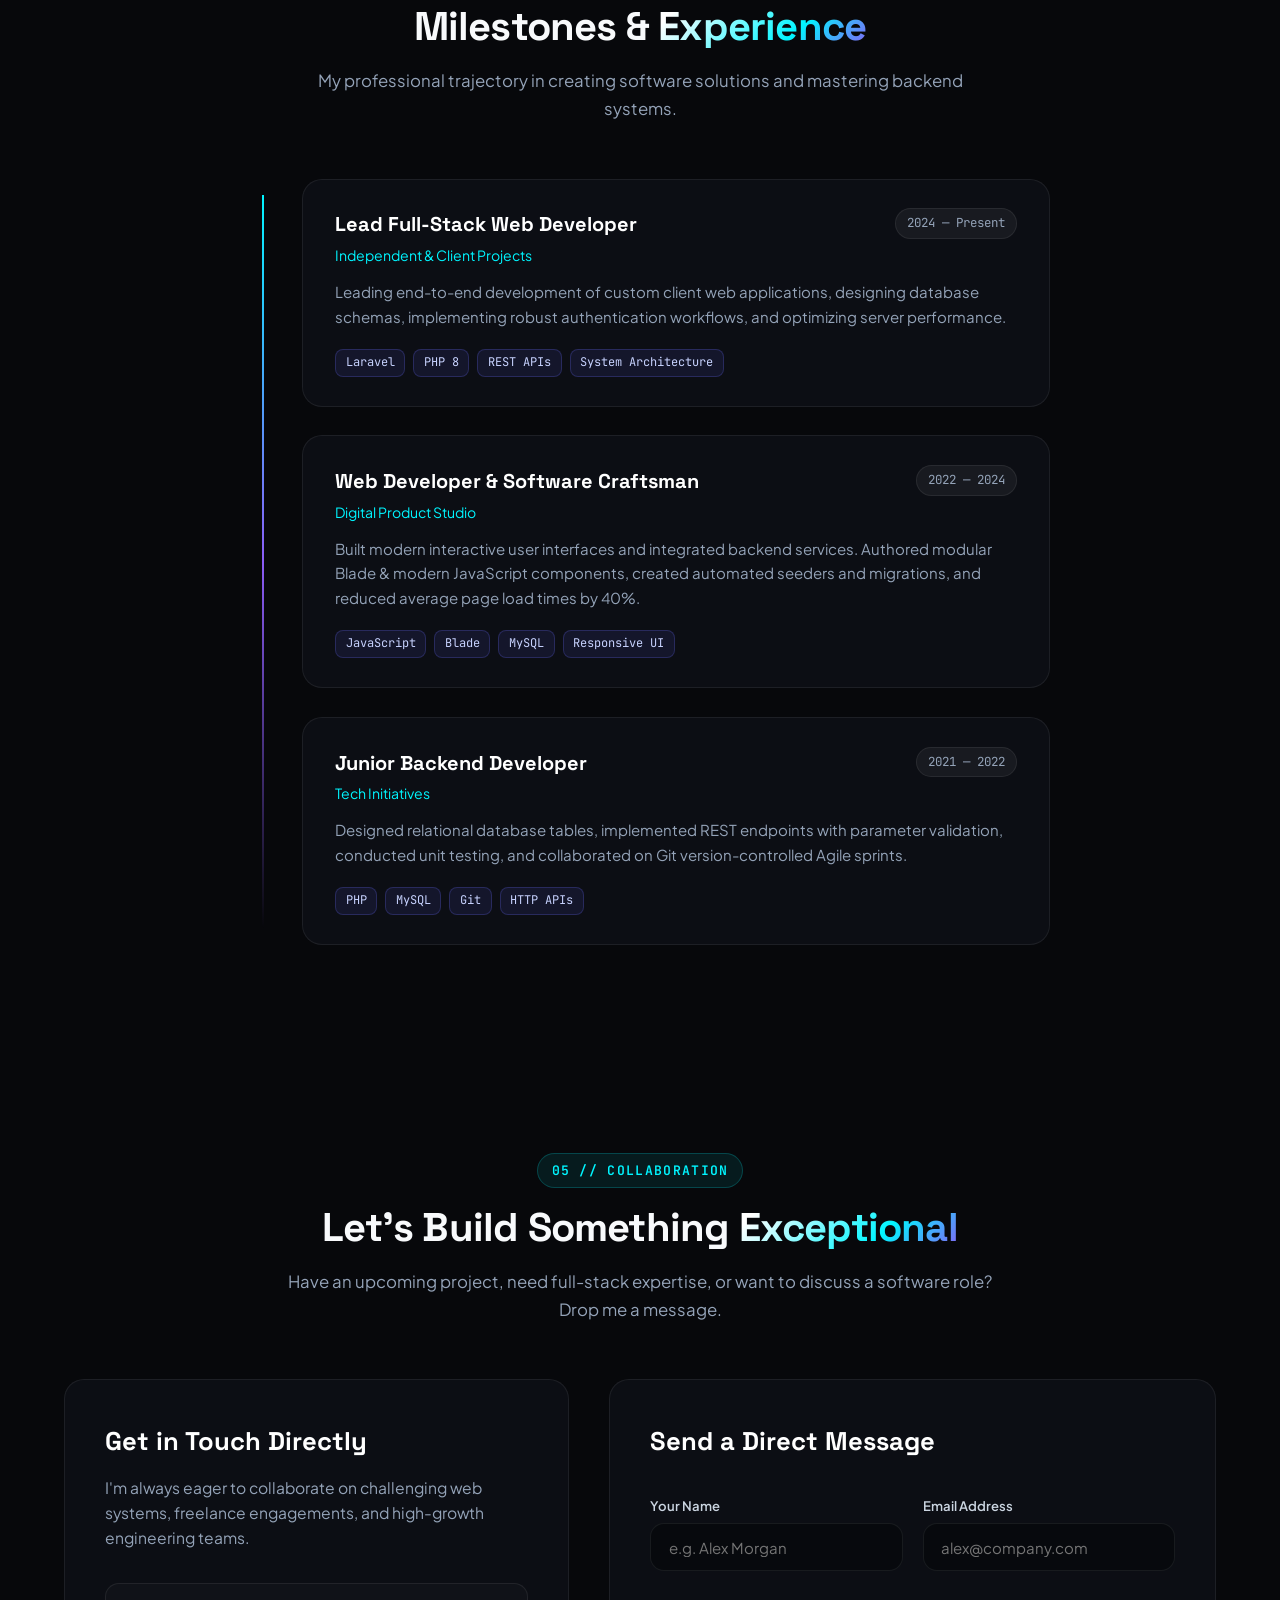
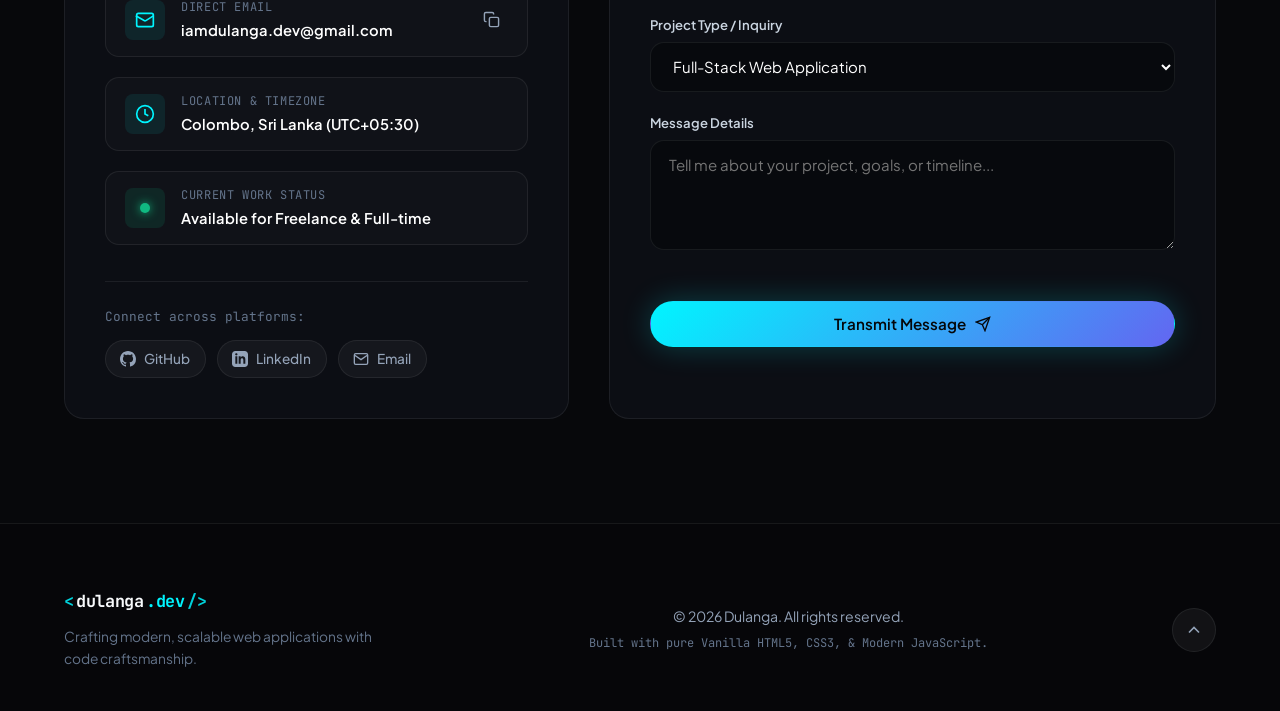
==== commit f41d654c: "Main application changes" ====
--- a/index.html
+++ b/index.html
@@ -1,1016 +1,1093 @@
 <!DOCTYPE html>
-<html lang="en">
-  <head>
-    <meta charset="UTF-8" />
-    <meta http-equiv="X-UA-Compatible" content="IE=edge" />
-    <meta name="viewport" content="width=device-width, initial-scale=1.0" />
-    <title>Dulanga Dasanayake</title>
-
-    <!-- favicon -->
+<html lang="en" class="scroll-smooth">
+
+<head>
+    <meta charset="UTF-8">
+    <meta name="viewport" content="width=device-width, initial-scale=1.0">
+    <title>Dulanga | Full-Stack Web Developer & Software Engineer</title>
+    <meta name="description"
+        content="Portfolio of Dulanga, Full-Stack Web Developer specializing in Laravel, PHP, modern JavaScript/TypeScript, RESTful APIs, and scalable web architectures.">
+    <meta name="keywords"
+        content="Dulanga, Full-Stack Developer, Web Developer, Laravel, PHP, JavaScript, Portfolio, Software Engineer">
+    <meta name="author" content="Dulanga">
+
+    <!-- Open Graph / Meta -->
+    <meta property="og:type" content="website">
+    <meta property="og:title" content="Dulanga | Full-Stack Web Developer">
+    <meta property="og:description"
+        content="Crafting scalable web architectures, modern APIs, and high-impact digital experiences.">
+    <meta property="og:image" content="assets/img/avatar.jpg">
+
+    <!-- Favicon (Inline SVG) -->
+    <link rel="icon" type="image/svg+xml"
+        href="data:image/svg+xml,<svg xmlns='http://www.w3.org/2000/svg' viewBox='0 0 100 100'><rect width='100' height='100' rx='25' fill='%230a0a0c'/><text x='50%' y='62%' font-size='50' font-family='sans-serif' font-weight='900' fill='%2300f5ff' text-anchor='middle'>D</text></svg>">
+
+    <!-- Google Fonts -->
+    <link rel="preconnect" href="https://fonts.googleapis.com">
+    <link rel="preconnect" href="https://fonts.gstatic.com" crossorigin>
     <link
-      rel="shortcut icon"
-      href="./assets/images/dulanga.ico"
-      type="image/x-icon"
-    />
-
-    <!-- custom css link -->
-    <link rel="stylesheet" href="./assets/css/style.css" />
-
-    <!-- google font link -->
-    <link rel="preconnect" href="https://fonts.googleapis.com" />
-    <link rel="preconnect" href="https://fonts.gstatic.com" crossorigin />
-    <link
-      href="https://fonts.googleapis.com/css2?family=Poppins:wght@300;400;500;600&display=swap"
-      rel="stylesheet"
-    />
-  </head>
-
-  <body>
-    <!-- #MAIN -->
-
-    <main>
-      <!-- #SIDEBAR -->
-
-      <aside class="sidebar" data-sidebar>
-        <div class="sidebar-info">
-          <figure class="avatar-box">
-            <img
-              class="profile-pic"
-              src="./assets/images/dulanga.png"
-              alt="Dulanga Dasanayake"
-              width="65"
-            />
-          </figure>
-
-          <div class="info-content">
-            <h1 class="name" title="Dulanga Dasanayake">Dulanga Dasanayake</h1>
-
-            <p class="title">Web Developer</p>
-          </div>
-
-          <button class="info_more-btn" data-sidebar-btn>
-            <span>Show Contacts</span>
-
-            <ion-icon name="chevron-down"></ion-icon>
-          </button>
+        href="https://fonts.googleapis.com/css2?family=JetBrains+Mono:wght@400;500;600&family=Plus+Jakarta+Sans:wght@300;400;500;600;700;800&family=Space+Grotesk:wght@500;600;700&display=swap"
+        rel="stylesheet">
+
+    <!-- Stylesheet -->
+    <link rel="stylesheet" href="style.css">
+</head>
+
+<body>
+    <!-- Ambient Background Lighting -->
+    <div class="ambient-glow glow-1"></div>
+    <div class="ambient-glow glow-2"></div>
+    <div class="ambient-glow glow-3"></div>
+    <div class="ambient-grid"></div>
+
+    <!-- Electric Torch Cursor & Dynamic Illumination -->
+    <div class="cursor-torch" id="cursorTorch">
+        <div class="torch-beam"></div>
+        <div class="torch-core"></div>
+        <div class="torch-ring"></div>
+    </div>
+
+    <!-- Header & Glass Navigation -->
+    <header class="site-header" id="header">
+        <nav class="nav-container">
+            <a href="#hero" class="brand-logo" aria-label="Dulanga Home">
+                <span class="logo-bracket">&lt;</span>
+                <span class="logo-name">dulanga</span>
+                <span class="logo-accent">.dev</span>
+                <span class="logo-bracket">/&gt;</span>
+            </a>
+
+            <!-- Desktop Navigation Links -->
+            <ul class="nav-menu" id="navMenu">
+                <li><a href="#about" class="nav-link">About</a></li>
+                <li><a href="#skills" class="nav-link">Stack</a></li>
+                <li><a href="#projects" class="nav-link">Projects</a></li>
+                <li><a href="#experience" class="nav-link">Experience</a></li>
+                <li><a href="#contact" class="nav-link">Contact</a></li>
+            </ul>
+
+            <div class="nav-actions">
+                <div class="status-badge" title="Actively taking on new opportunities">
+                    <span class="status-pulse"></span>
+                    <span class="status-text">Available</span>
+                </div>
+                <a href="#contact" class="btn btn-outline btn-sm nav-cta">Let's Talk</a>
+
+                <!-- Mobile Menu Button -->
+                <button class="mobile-toggle" id="mobileToggle" aria-label="Toggle navigation menu"
+                    aria-expanded="false">
+                    <span class="bar"></span>
+                    <span class="bar"></span>
+                </button>
+            </div>
+        </nav>
+
+        <!-- Mobile Drawer -->
+        <div class="mobile-drawer" id="mobileDrawer">
+            <ul class="mobile-menu">
+                <li><a href="#about" class="mobile-link">About</a></li>
+                <li><a href="#skills" class="mobile-link">Tech Stack</a></li>
+                <li><a href="#projects" class="mobile-link">Projects</a></li>
+                <li><a href="#experience" class="mobile-link">Experience</a></li>
+                <li><a href="#contact" class="mobile-link">Contact</a></li>
+            </ul>
+            <div class="mobile-drawer-footer">
+                <a href="#contact" class="btn btn-primary btn-full mobile-cta">Start a Project</a>
+            </div>
         </div>
-
-        <div class="sidebar-info_more">
-          <div class="separator"></div>
-
-          <ul class="contacts-list">
-            <li class="contact-item">
-              <div class="icon-box">
-                <ion-icon name="mail-outline"></ion-icon>
-              </div>
-
-              <div class="contact-info">
-                <p class="contact-title">Email</p>
-
-                <a href="mailto:dulangad@proton.me" class="contact-link"
-                  >thedulanga@gmail.com</a
-                >
-              </div>
-            </li>
-
-            <li class="contact-item">
-              <div class="icon-box">
-                <ion-icon name="phone-portrait-outline"></ion-icon>
-              </div>
-
-              <div class="contact-info">
-                <p class="contact-title">Phone</p>
-
-                <a href="tel:+94768167031" class="contact-link">+94768167031</a>
-              </div>
-            </li>
-
-            <!-- <li class="contact-item">
-              <div class="icon-box">
-                <ion-icon name="calendar-outline"></ion-icon>
-              </div>
-
-              <div class="contact-info">
-                <p class="contact-title">Birthday</p>
-
-                <time datetime="2001-07-21">July 21, 2001</time>
-              </div>
-            </li> -->
-
-            <li class="contact-item">
-              <div class="icon-box">
-                <ion-icon name="location-outline"></ion-icon>
-              </div>
-
-              <div class="contact-info">
-                <p class="contact-title">Location</p>
-
-                <address>Central, LK</address>
-              </div>
-            </li>
-          </ul>
-
-          <div class="separator"></div>
-
-          <ul class="social-list">
-            <li class="social-item">
-              <a href="https://github.com/iamdulanga" class="social-link">
-                <ion-icon name="logo-github"></ion-icon>
-              </a>
-            </li>
-
-            <li class="social-item">
-              <a
-                href="https://www.linkedin.com/in/iamdulanga"
-                class="social-link"
-              >
-                <ion-icon name="logo-linkedin"></ion-icon>
-              </a>
-            </li>
-          </ul>
+    </header>
+
+    <main id="main-content">
+        <!-- Hero Section -->
+        <section class="hero-section" id="hero">
+            <div class="container hero-container">
+                <div class="hero-content">
+                    <div class="hero-badge">
+                        <svg class="badge-svg" viewBox="0 0 24 24" fill="none" stroke="currentColor" stroke-width="2.2" stroke-linecap="round" stroke-linejoin="round">
+                            <polygon points="13 2 3 14 12 14 11 22 21 10 12 10 13 2"></polygon>
+                        </svg>
+                        <span class="badge-text">Full-Stack Web Developer & Engineer</span>
+                    </div>
+
+                    <h1 class="hero-title">
+                        Architecting <span class="gradient-text">resilient backend systems</span> and high-performance
+                        web experiences.
+                    </h1>
+
+                    <p class="hero-subtitle">
+                        Hi, I'm <strong class="text-white">Dulanga</strong>. I bridge the gap between elegant modern
+                        frontend interfaces and robust, scalable backend architectures with <span
+                            class="tech-highlight">Laravel</span>, <span class="tech-highlight">PHP</span>, <span
+                            class="tech-highlight">JavaScript</span>, and modern cloud database ecosystems.
+                    </p>
+
+                    <div class="hero-cta-group">
+                        <a href="#projects" class="btn btn-primary">
+                            <span>Explore Selected Work</span>
+                            <svg class="icon" viewBox="0 0 24 24" fill="none" stroke="currentColor" stroke-width="2">
+                                <path d="M5 12h14M12 5l7 7-7 7" />
+                            </svg>
+                        </a>
+                        <button class="btn btn-secondary" id="quickCopyEmailBtn" data-email="iamdulanga.dev@gmail.com">
+                            <svg class="icon" viewBox="0 0 24 24" fill="none" stroke="currentColor" stroke-width="2">
+                                <rect x="9" y="9" width="13" height="13" rx="2" ry="2" />
+                                <path d="M5 15H4a2 2 0 0 1-2-2V4a2 2 0 0 1 2-2h9a2 2 0 0 1 2 2v1" />
+                            </svg>
+                            <span id="copyBtnText">Copy Email</span>
+                        </button>
+                    </div>
+
+                    <!-- Hero Quick Stats Bar -->
+                    <div class="hero-metrics">
+                        <div class="metric-item">
+                            <span class="metric-number">4+</span>
+                            <span class="metric-label">Years of Crafting Web Apps</span>
+                        </div>
+                        <div class="metric-divider"></div>
+                        <div class="metric-item">
+                            <span class="metric-number">25+</span>
+                            <span class="metric-label">Completed Deployments</span>
+                        </div>
+                        <div class="metric-divider"></div>
+                        <div class="metric-item">
+                            <span class="metric-number">99.9%</span>
+                            <span class="metric-label">Reliability & Code Quality</span>
+                        </div>
+                    </div>
+                </div>
+
+                <!-- Hero Interactive Terminal Card -->
+                <div class="hero-visual">
+                    <div class="terminal-card spotlight-card">
+                        <div class="terminal-header">
+                            <div class="terminal-dots">
+                                <span class="dot dot-red"></span>
+                                <span class="dot dot-yellow"></span>
+                                <span class="dot dot-green"></span>
+                            </div>
+                            <div class="terminal-title">developer-session — zsh</div>
+                            <div class="terminal-actions">
+                                <span class="terminal-tag">v2.4.0</span>
+                            </div>
+                        </div>
+
+                        <div class="terminal-body" id="terminalBody">
+                            <div class="term-line prompt-line">
+                                <span class="term-prompt">dulanga@macbook ~ %</span>
+                                <span class="term-cmd">cat developer_profile.json</span>
+                            </div>
+                            <div class="term-output">
+                                <pre><code>{
+                                    <span class="key">"name"</span>: <span class="string">"Dulanga"</span>,
+                                    <span class="key">"role"</span>: <span class="string">"Full-Stack Web Developer"</span>,
+                                    <span class="key">"core_stack"</span>: [
+                                        <span class="string">"Laravel"</span>, <span class="string">"PHP 8+"</span>, <span class="string">"MySQL"</span>,
+                                        <span class="string">"JavaScript / ESNext"</span>, <span class="string">"REST APIs"</span>
+                                    ],
+                                    <span class="key">"architecture"</span>: <span class="string">"Clean Code & Scalable Microservices"</span>,
+                                    <span class="key">"location"</span>: <span class="string">"Kandy, Sri Lanka"</span>,
+                                    <span class="key">"status"</span>: <span class="string">"Ready for new high-impact challenges"</span>
+                                    }</code></pre>
+                            </div>
+                            <div class="term-line prompt-line">
+                                <span class="term-prompt">dulanga@macbook ~ %</span>
+                                <span class="term-cmd typing-text" id="terminalTypingText"></span>
+                                <span class="term-cursor"></span>
+                            </div>
+                        </div>
+
+                        <!-- Card Footer Developer Profile Snippet -->
+                        <div class="terminal-footer">
+                            <img src="assets/img/avatar.jpg" alt="Dulanga Developer Avatar" class="mini-avatar">
+                            <div class="mini-info">
+                                <span class="mini-name">Dulanga</span>
+                                <span class="mini-status">Full-Stack Engineer • @iamdulanga</span>
+                            </div>
+                            <a href="https://github.com/iamdulanga" target="_blank" rel="noopener noreferrer"
+                                class="mini-link" aria-label="GitHub Profile">
+                                <svg class="icon-sm" viewBox="0 0 24 24" fill="currentColor">
+                                    <path
+                                        d="M12 0C5.37 0 0 5.37 0 12c0 5.31 3.435 9.795 8.205 11.385.6.105.825-.255.825-.57 0-.285-.015-1.23-.015-2.235-3.015.555-3.795-.735-4.035-1.41-.135-.345-.72-1.41-1.23-1.695-.42-.225-1.02-.78-.015-.795.945-.015 1.62.87 1.845 1.23 1.08 1.815 2.805 1.305 3.495.99.105-.78.42-1.305.765-1.605-2.67-.3-5.46-1.335-5.46-5.925 0-1.305.465-2.385 1.23-3.225-.12-.3-.54-1.53.12-3.18 0 0 1.005-.315 3.3 1.23.96-.27 1.98-.405 3-.405s2.04.135 3 .405c2.295-1.56 3.3-1.23 3.3-1.23.66 1.65.24 2.88.12 3.18.765.84 1.23 1.905 1.23 3.225 0 4.605-2.805 5.625-5.475 5.925.435.375.81 1.095.81 2.22 0 1.605-.015 2.895-.015 3.3 0 .315.225.69.825.57A12.02 12.02 0 0 0 24 12c0-6.63-5.37-12-12-12z" />
+                                </svg>
+                            </a>
+                        </div>
+                    </div>
+                </div>
+            </div>
+        </section>
+
+        <!-- About Section -->
+        <section class="section about-section" id="about">
+            <div class="container">
+                <div class="section-header">
+                    <span class="section-tag">01 // Background</span>
+                    <h2 class="section-title">Engineered with Passion, <span class="gradient-text">Delivered with
+                            Precision</span></h2>
+                    <p class="section-desc">A brief glimpse into who I am, what drives my engineering philosophy, and
+                        how I build digital solutions.</p>
+                </div>
+
+                <div class="about-grid">
+                    <!-- Bio Glass Card -->
+                    <div class="about-card spotlight-card">
+                        <div class="card-inner">
+                            <div class="avatar-wrapper">
+                                <img src="assets/img/avatar.jpg" alt="Dulanga" class="profile-image">
+                                <div class="avatar-ring"></div>
+                            </div>
+                            <h3 class="card-title">Who is Dulanga?</h3>
+                            <p class="card-text">
+                                I am a dedicated Full-Stack Web Developer with deep expertise in modern web frameworks,
+                                database engineering, and user-centric frontend experiences.
+                            </p>
+                            <p class="card-text">
+                                Over the years, I've designed and delivered bespoke enterprise web applications,
+                                real-time gaming portals, e-commerce platforms, and high-load APIs. I thrive when
+                                solving complex logic puzzles, optimizing database queries, and refining the subtle
+                                micro-interactions that make web apps unforgettable.
+                            </p>
+                            <div class="personal-highlights">
+                                <div class="highlight-item">
+                                    <span class="highlight-bullet">▸</span>
+                                    <span>Clean, maintainable, modular codebase approach</span>
+                                </div>
+                                <div class="highlight-item">
+                                    <span class="highlight-bullet">▸</span>
+                                    <span>High security standards (CSRF, XSS prevention, JWT, RBAC)</span>
+                                </div>
+                                <div class="highlight-item">
+                                    <span class="highlight-bullet">▸</span>
+                                    <span>Speed-optimized: from database indices to browser paint cycles</span>
+                                </div>
+                            </div>
+                        </div>
+                    </div>
+
+                    <!-- Core Principles & Highlights -->
+                    <div class="principles-grid">
+
+                        <div class="principle-card spotlight-card">
+                            <div class="principle-icon">
+                                <svg viewBox="0 0 24 24" fill="none" stroke="currentColor" stroke-width="2" stroke-linecap="round" stroke-linejoin="round">
+                                    <polygon points="13 2 3 14 12 14 11 22 21 10 12 10 13 2"></polygon>
+                                </svg>
+                            </div>
+                            <h4 class="principle-title">Fast & Efficient</h4>
+                            <p class="principle-desc">Zero bloat. Fast queries, eager-loading relations, lean assets,
+                                and ultra-responsive interfaces that load in milliseconds.</p>
+                        </div>
+
+                        <div class="principle-card spotlight-card">
+                            <div class="principle-icon">
+                                <svg viewBox="0 0 24 24" fill="none" stroke="currentColor" stroke-width="2" stroke-linecap="round" stroke-linejoin="round">
+                                    <path d="M12 22s8-4 8-10V5l-8-3-8 3v7c0 6 8 10 8 10z"></path>
+                                    <path d="m9 12 2 2 4-4"></path>
+                                </svg>
+                            </div>
+                            <h4 class="principle-title">Rock-Solid Security</h4>
+                            <p class="principle-desc">Strict validation, sanitization, role-based access control (RBAC),
+                                and hardened endpoints built with enterprise best practices.</p>
+                        </div>
+
+                        <div class="principle-card spotlight-card">
+                            <div class="principle-icon">
+                                <svg viewBox="0 0 24 24" fill="none" stroke="currentColor" stroke-width="2" stroke-linecap="round" stroke-linejoin="round">
+                                    <polygon points="12 2 2 7 12 12 22 7 12 2"></polygon>
+                                    <polyline points="2 17 12 22 22 17"></polyline>
+                                    <polyline points="2 12 12 17 22 12"></polyline>
+                                </svg>
+                            </div>
+                            <h4 class="principle-title">Scalable Architecture</h4>
+                            <p class="principle-desc">Clean architecture, service-repository patterns, decoupled
+                                components, and APIs ready to scale effortlessly with growth.</p>
+                        </div>
+
+                        <div class="principle-card spotlight-card">
+                            <div class="principle-icon">
+                                <svg viewBox="0 0 24 24" fill="none" stroke="currentColor" stroke-width="2" stroke-linecap="round" stroke-linejoin="round">
+                                    <rect x="3" y="3" width="18" height="18" rx="2" ry="2"></rect>
+                                    <line x1="3" y1="9" x2="21" y2="9"></line>
+                                    <line x1="9" y1="21" x2="9" y2="9"></line>
+                                </svg>
+                            </div>
+                            <h4 class="principle-title">Pixel-Perfect UX</h4>
+                            <p class="principle-desc">Intuitive, cohesive design systems with subtle modern animations,
+                                high contrast readability, and full responsive polish.</p>
+                        </div>
+                        
+                    </div>
+                </div>
+            </div>
+        </section>
+
+        <!-- Tech Stack Section -->
+        <section class="section skills-section" id="skills">
+            <div class="container">
+                <div class="section-header">
+                    <span class="section-tag">02 // Capabilities</span>
+                    <h2 class="section-title">The Engineering <span class="gradient-text">Tech Arsenal</span></h2>
+                    <p class="section-desc">Technologies and tools I leverage every day to build modern, reliable
+                        software.</p>
+                </div>
+
+                <div class="skills-grid">
+                    <!-- Category 1: Backend & Core -->
+                    <div class="skill-category-card spotlight-card">
+                        <div class="skill-category-header">
+                            <div class="skill-cat-icon">
+                                <svg viewBox="0 0 24 24" fill="none" stroke="currentColor" stroke-width="2" stroke-linecap="round" stroke-linejoin="round">
+                                    <rect x="2" y="2" width="20" height="8" rx="2" ry="2"></rect>
+                                    <rect x="2" y="14" width="20" height="8" rx="2" ry="2"></rect>
+                                    <line x1="6" y1="6" x2="6.01" y2="6"></line>
+                                    <line x1="6" y1="18" x2="6.01" y2="18"></line>
+                                </svg>
+                            </div>
+                            <div class="skill-cat-info">
+                                <h3>Backend Engineering</h3>
+                                <span>Server logic, APIs & microservices</span>
+                            </div>
+                        </div>
+                        <div class="skill-tags">
+                            <span class="skill-badge primary">
+                                <svg class="tech-icon brand-laravel" viewBox="0 0 24 24" fill="currentColor">
+                                    <path d="M21.727 5.25L13.5 1.5 4.5 5.25v13.5L13.5 22.5l8.227-3.75V5.25zM13.5 3.364l6.091 2.782-2.727 1.255-6.091-2.782 2.727-1.255zm-7.091 3.518l5.091 2.327v6.873l-5.091-2.327V6.882zm7.091 13.754l-5.091-2.327v-5.618l5.091 2.327v5.618zm1.091-6.873v-6.873l5.091-2.327v6.873l-5.091 2.327z"/>
+                                </svg>
+                                Laravel
+                            </span>
+                            <span class="skill-badge primary">
+                                <svg class="tech-icon brand-php" viewBox="0 0 24 24" fill="currentColor">
+                                    <path d="M12 2C6.477 2 2 6.477 2 12s4.477 10 10 10 10-4.477 10-10S17.523 2 12 2zm-4.78 6.5h2.46c1.23 0 2.05.58 2.05 1.63 0 1.15-.92 1.87-2.2 1.87h-1.12l-.66 3.5H6.55l1.67-7zm7.56 0h2.46c1.23 0 2.05.58 2.05 1.63 0 1.15-.92 1.87-2.2 1.87h-1.12l-.66 3.5h-1.19l1.66-7zm-4.5 2.12c.74 0 1.23.33 1.23.95 0 .72-.56 1.16-1.32 1.16h-.91l.4-2.11h.6zm7.56 0c.74 0 1.23.33 1.23.95 0 .72-.56 1.16-1.32 1.16h-.91l.4-2.11h.6zm-5.03 1.38h1.16l-.66 3.5H11.6l.67-3.5z"/>
+                                </svg>
+                                PHP 8+
+                            </span>
+                            <span class="skill-badge">
+                                <svg class="tech-icon brand-node" viewBox="0 0 24 24" fill="currentColor">
+                                    <path d="M12 2l9 5.2v10.4l-9 5.2-9-5.2V7.2L12 2zm0 2.3L4.8 8.5v7l7.2 4.2 7.2-4.2v-7L12 4.3zm-.2 5.5c1.9 0 3 1.1 3 2.7 0 1.8-1.2 2.8-3.1 2.8H9.8v2.2H8.2V9.8h3.6zm-.2 1.4H9.8v2.7h1.7c1 0 1.6-.5 1.6-1.4 0-.8-.6-1.3-1.5-1.3z"/>
+                                </svg>
+                                Node.js
+                            </span>
+                            <span class="skill-badge">
+                                <svg class="tech-icon" viewBox="0 0 24 24" fill="none" stroke="currentColor" stroke-width="2">
+                                    <polyline points="16 18 22 12 16 6"></polyline>
+                                    <polyline points="8 6 2 12 8 18"></polyline>
+                                </svg>
+                                Express.js
+                            </span>
+                            <span class="skill-badge">
+                                <svg class="tech-icon" viewBox="0 0 24 24" fill="none" stroke="currentColor" stroke-width="2">
+                                    <path d="M10 13a5 5 0 0 0 7.54.54l3-3a5 5 0 0 0-7.07-7.07l-1.72 1.71"></path>
+                                    <path d="M14 11a5 5 0 0 0-7.54-.54l-3 3a5 5 0 0 0 7.07 7.07l1.71-1.71"></path>
+                                </svg>
+                                RESTful APIs
+                            </span>
+                            <span class="skill-badge">
+                                <svg class="tech-icon" viewBox="0 0 24 24" fill="none" stroke="currentColor" stroke-width="2">
+                                    <path d="M21 16V8a2 2 0 0 0-1-1.73l-7-4a2 2 0 0 0-2 0l-7 4A2 2 0 0 0 3 8v8a2 2 0 0 0 1 1.73l7 4a2 2 0 0 0 2 0l7-4A2 2 0 0 0 21 16z"></path>
+                                </svg>
+                                MVC Architecture
+                            </span>
+                            <span class="skill-badge">
+                                <svg class="tech-icon" viewBox="0 0 24 24" fill="none" stroke="currentColor" stroke-width="2">
+                                    <rect x="3" y="11" width="18" height="11" rx="2" ry="2"></rect>
+                                    <path d="M7 11V7a5 5 0 0 1 10 0v4"></path>
+                                </svg>
+                                Auth & JWT
+                            </span>
+                            <span class="skill-badge">
+                                <svg class="tech-icon" viewBox="0 0 24 24" fill="none" stroke="currentColor" stroke-width="2">
+                                    <path d="M16.5 9.4 7.55 4.24a1.78 1.78 0 0 0-2.5 1.55v12.42a1.78 1.78 0 0 0 2.5 1.55L16.5 14.6a1.78 1.78 0 0 0 0-3.2z"></path>
+                                </svg>
+                                Composer
+                            </span>
+                        </div>
+                    </div>
+
+                    <!-- Category 2: Frontend & UI -->
+                    <div class="skill-category-card spotlight-card">
+                        <div class="skill-category-header">
+                            <div class="skill-cat-icon">
+                                <svg viewBox="0 0 24 24" fill="none" stroke="currentColor" stroke-width="2" stroke-linecap="round" stroke-linejoin="round">
+                                    <rect x="2" y="3" width="20" height="14" rx="2" ry="2"></rect>
+                                    <line x1="8" y1="21" x2="16" y2="21"></line>
+                                    <line x1="12" y1="17" x2="12" y2="21"></line>
+                                    <polyline points="7 9 10 12 7 15"></polyline>
+                                    <line x1="13" y1="15" x2="17" y2="15"></line>
+                                </svg>
+                            </div>
+                            <div class="skill-cat-info">
+                                <h3>Frontend & Interaction</h3>
+                                <span>Modern UI, dynamic DOM & styling</span>
+                            </div>
+                        </div>
+                        <div class="skill-tags">
+                            <span class="skill-badge primary">
+                                <svg class="tech-icon brand-js" viewBox="0 0 24 24" fill="currentColor">
+                                    <path d="M3 3h18v18H3V3zm13.7 13.8c-.8.8-1.9 1.2-3.1 1.2-2.4 0-3.8-1.4-4-3.5l2.2-.4c.2 1.1.9 1.8 1.8 1.8.8 0 1.4-.4 1.4-1.2 0-.8-.5-1.1-1.6-1.5l-.8-.3c-1.7-.7-2.6-1.6-2.6-3.1 0-1.8 1.4-3.1 3.4-3.1 1.7 0 2.9.7 3.5 2.1l-2 1c-.3-.7-.7-1-1.5-1-.7 0-1.2.4-1.2 1 0 .6.4.9 1.4 1.3l.8.3c2 .8 2.8 1.7 2.8 3.3 0 1.4-.7 2.4-1.9 3.1zm-8-1.4c.4.7 1 1.2 2 1.2.8 0 1.3-.4 1.3-1.4V8.5h2.2v6.6c0 2.2-1.3 3.3-3.4 3.3-1.9 0-3.2-1-3.7-2.5l1.6-1.1z"/>
+                                </svg>
+                                JavaScript (ES6+)
+                            </span>
+                            <span class="skill-badge">
+                                <svg class="tech-icon brand-laravel" viewBox="0 0 24 24" fill="currentColor">
+                                    <path d="M21.727 5.25L13.5 1.5 4.5 5.25v13.5L13.5 22.5l8.227-3.75V5.25zM13.5 3.364l6.091 2.782-2.727 1.255-6.091-2.782 2.727-1.255zm-7.091 3.518l5.091 2.327v6.873l-5.091-2.327V6.882zm7.091 13.754l-5.091-2.327v-5.618l5.091 2.327v5.618zm1.091-6.873v-6.873l5.091-2.327v6.873l-5.091 2.327z"/>
+                                </svg>
+                                Blade Templates
+                            </span>
+                            <span class="skill-badge">
+                                <svg class="tech-icon" viewBox="0 0 24 24" fill="none" stroke="currentColor" stroke-width="2">
+                                    <polyline points="4 7 4 4 20 4 20 7"></polyline>
+                                    <line x1="9" y1="20" x2="15" y2="20"></line>
+                                    <line x1="12" y1="4" x2="12" y2="20"></line>
+                                </svg>
+                                HTML5 Semantic
+                            </span>
+                            <span class="skill-badge">
+                                <svg class="tech-icon" viewBox="0 0 24 24" fill="none" stroke="currentColor" stroke-width="2">
+                                    <rect x="3" y="3" width="7" height="7"></rect>
+                                    <rect x="14" y="3" width="7" height="7"></rect>
+                                    <rect x="14" y="14" width="7" height="7"></rect>
+                                    <rect x="3" y="14" width="7" height="7"></rect>
+                                </svg>
+                                CSS3 & Grid
+                            </span>
+                            <span class="skill-badge">
+                                <svg class="tech-icon brand-tailwind" viewBox="0 0 24 24" fill="currentColor">
+                                    <path d="M12.001 4.8c-3.2 0-5.2 1.6-6 4.8 1.2-1.6 2.6-2.2 4.2-1.8.913.228 1.565.89 2.288 1.624C13.666 10.618 15.027 12 18.001 12c3.2 0 5.2-1.6 6-4.8-1.2 1.6-2.6 2.2-4.2 1.8-.913-.228-1.565-.89-2.288-1.624C16.337 6.182 14.975 4.8 12.001 4.8zm-6 7.2c-3.2 0-5.2 1.6-6 4.8 1.2-1.6 2.6-2.2 4.2-1.8.913.228 1.565.89 2.288 1.624 1.177 1.194 2.538 2.576 5.512 2.576 3.2 0 5.2-1.6 6-4.8-1.2 1.6-2.6 2.2-4.2 1.8-.913-.228-1.565-.89-2.288-1.624C10.337 13.382 8.975 12 6.001 12z"/>
+                                </svg>
+                                Tailwind CSS
+                            </span>
+                            <span class="skill-badge">
+                                <svg class="tech-icon" viewBox="0 0 24 24" fill="none" stroke="currentColor" stroke-width="2">
+                                    <rect x="2" y="3" width="20" height="14" rx="2" ry="2"></rect>
+                                    <line x1="8" y1="21" x2="16" y2="21"></line>
+                                    <line x1="12" y1="17" x2="12" y2="21"></line>
+                                </svg>
+                                Responsive UX
+                            </span>
+                            <span class="skill-badge">
+                                <svg class="tech-icon" viewBox="0 0 24 24" fill="none" stroke="currentColor" stroke-width="2">
+                                    <polyline points="23 4 23 10 17 10"></polyline>
+                                    <polyline points="1 20 1 14 7 14"></polyline>
+                                    <path d="M3.51 9a9 9 0 0 1 14.85-3.36L23 10M1 14l4.64 4.36A9 9 0 0 0 20.49 15"></path>
+                                </svg>
+                                Async & Fetch
+                            </span>
+                            <span class="skill-badge">
+                                <svg class="tech-icon" viewBox="0 0 24 24" fill="none" stroke="currentColor" stroke-width="2">
+                                    <polygon points="13 2 3 14 12 14 11 22 21 10 12 10 13 2"></polygon>
+                                </svg>
+                                Vite
+                            </span>
+                        </div>
+                    </div>
+
+                    <!-- Category 3: Database & Cloud -->
+                    <div class="skill-category-card spotlight-card">
+                        <div class="skill-category-header">
+                            <div class="skill-cat-icon">
+                                <svg viewBox="0 0 24 24" fill="none" stroke="currentColor" stroke-width="2" stroke-linecap="round" stroke-linejoin="round">
+                                    <ellipse cx="12" cy="5" rx="9" ry="3"></ellipse>
+                                    <path d="M21 12c0 1.66-4 3-9 3s-9-1.34-9-3"></path>
+                                    <path d="M3 5v14c0 1.66 4 3 9 3s9-1.34 9-3V5"></path>
+                                </svg>
+                            </div>
+                            <div class="skill-cat-info">
+                                <h3>Database & Storage</h3>
+                                <span>Data modeling, caching & indexing</span>
+                            </div>
+                        </div>
+                        <div class="skill-tags">
+                            <span class="skill-badge primary">
+                                <svg class="tech-icon brand-mysql" viewBox="0 0 24 24" fill="currentColor">
+                                    <path d="M16.92 7.78C16.8 6.54 15.65 5 13.84 5c-2.32 0-3.69 1.62-4.15 3.32-.46 1.7-.1 3.23.77 4.14.87.91 2.12 1.04 3.09 1.04 1.48 0 2.87-.52 3.61-1.3l-.68-.86c-.57.57-1.63.99-2.85.99-.86 0-1.85-.15-2.45-.78-.6-.63-.79-1.68-.48-2.95.31-1.28 1.3-2.43 2.92-2.43 1.32 0 2.06.94 2.15 1.74l1.16-.13zM6 19h1.34l1.24-5.32h.04L10 19h1.32L13 11.2h-1.25l-.75 5.56h-.04L9.58 11.2H8.46L7.08 16.76h-.04L6.34 11.2H5L6 19zm12.5-7.8h-1.3L15.4 19h1.3l.4-2.2h1.6l.4 2.2h1.3l-1.9-7.8zm-.6 4.6l.5-3.2.5 3.2h-1z"/>
+                                </svg>
+                                MySQL
+                            </span>
+                            <span class="skill-badge">
+                                <svg class="tech-icon brand-postgres" viewBox="0 0 24 24" fill="currentColor">
+                                    <path d="M12 2C6.48 2 2 6.48 2 12s4.48 10 10 10 10-4.48 10-10S17.52 2 12 2zm1 16.5c-3.5 0-6.2-2.3-6.2-5.5s2.7-5.5 6.2-5.5c1.6 0 3 .5 4 1.4l-1.3 1.5c-.8-.7-1.7-1-2.7-1-2.3 0-4.1 1.6-4.1 3.6s1.8 3.6 4.1 3.6c1.1 0 2.1-.4 2.8-1.1v-1.4h-2.8v-1.9H17v4.1c-1.1 1.1-2.5 1.7-4 1.7z"/>
+                                </svg>
+                                PostgreSQL
+                            </span>
+                            <span class="skill-badge">
+                                <svg class="tech-icon" viewBox="0 0 24 24" fill="none" stroke="currentColor" stroke-width="2">
+                                    <path d="M12 2 2 7l10 5 10-5-10-5Z"></path>
+                                    <path d="m2 17 10 5 10-5"></path>
+                                    <path d="m2 12 10 5 10-5"></path>
+                                </svg>
+                                Eloquent ORM
+                            </span>
+                            <span class="skill-badge">
+                                <svg class="tech-icon" viewBox="0 0 24 24" fill="none" stroke="currentColor" stroke-width="2">
+                                    <path d="m16 16 3-8 3 8c-.87.65-1.92 1-3 1s-2.13-.35-3-1Z"></path>
+                                    <path d="m2 16 3-8 3 8c-.87.65-1.92 1-3 1s-2.13-.35-3-1Z"></path>
+                                    <path d="M7 21h10"></path>
+                                    <path d="M12 3v18"></path>
+                                </svg>
+                                Migrations & Seeders
+                            </span>
+                            <span class="skill-badge">
+                                <svg class="tech-icon brand-redis" viewBox="0 0 24 24" fill="currentColor">
+                                    <path d="M12 2L2.5 7.5l2.4 1.4L12 4.8l7.1 4.1 2.4-1.4L12 2zm-9.5 7.2v5.6l9.5 5.5 9.5-5.5V9.2l-2.4 1.4v4.2L12 18.8 4.9 14.8v-4.2L2.5 9.2zm4.7 2.7L12 14.6l4.8-2.7 2.4 1.4L12 17.4l-7.2-4.1 2.4-1.4z"/>
+                                </svg>
+                                Redis Cache
+                            </span>
+                            <span class="skill-badge">
+                                <svg class="tech-icon" viewBox="0 0 24 24" fill="none" stroke="currentColor" stroke-width="2">
+                                    <circle cx="12" cy="12" r="10"></circle>
+                                    <line x1="12" y1="8" x2="12" y2="12"></line>
+                                    <line x1="12" y1="16" x2="12.01" y2="16"></line>
+                                </svg>
+                                Query Optimization
+                            </span>
+                            <span class="skill-badge">
+                                <svg class="tech-icon" viewBox="0 0 24 24" fill="none" stroke="currentColor" stroke-width="2">
+                                    <circle cx="18" cy="5" r="3"></circle>
+                                    <circle cx="6" cy="12" r="3"></circle>
+                                    <circle cx="18" cy="19" r="3"></circle>
+                                    <line x1="8.59" y1="13.51" x2="15.42" y2="17.49"></line>
+                                    <line x1="15.41" y1="6.51" x2="8.59" y2="10.49"></line>
+                                </svg>
+                                Relational Schemas
+                            </span>
+                        </div>
+                    </div>
+
+                    <!-- Category 4: DevOps & Workflow -->
+                    <div class="skill-category-card spotlight-card">
+                        <div class="skill-category-header">
+                            <div class="skill-cat-icon">
+                                <svg viewBox="0 0 24 24" fill="none" stroke="currentColor" stroke-width="2" stroke-linecap="round" stroke-linejoin="round">
+                                    <path d="M4.5 16.5c-1.5 1.26-2 5-2 5s3.74-.5 5-2c.71-.84.7-2.13-.09-2.91a2.18 2.18 0 0 0-2.91-.09z"></path>
+                                    <path d="m12 15-3-3a22 22 0 0 1 2-3.95A12.88 12.88 0 0 1 22 2c0 2.72-.78 7.5-6 11a22.35 22.35 0 0 1-4 2z"></path>
+                                    <path d="M9 12H4s.55-3.03 2-4c1.62-1.08 5 0 5 0"></path>
+                                    <path d="M12 15v5s3.03-.55 4-2c1.08-1.62 0-5 0-5"></path>
+                                </svg>
+                            </div>
+                            <div class="skill-cat-info">
+                                <h3>DevOps & Workflow</h3>
+                                <span>Deployment, versioning & testing</span>
+                            </div>
+                        </div>
+                        <div class="skill-tags">
+                            <span class="skill-badge primary">
+                                <svg class="tech-icon brand-git" viewBox="0 0 24 24" fill="currentColor">
+                                    <path d="M21.6 10.9l-8.5-8.5c-.8-.8-2.1-.8-2.9 0L8.5 4.1l3.3 3.3c.7-.2 1.6 0 2.2.6.6.6.8 1.5.6 2.2l3.2 3.2c.7-.2 1.6 0 2.2.6.8.8.8 2.1 0 2.9-.8.8-2.1.8-2.9 0-.6-.6-.8-1.5-.6-2.2l-3-3v4.4c.3.2.6.5.7.9.4.9 0 2-.9 2.4-.9.4-2 0-2.4-.9-.4-.9 0-2 .9-2.4.4-.2.8-.2 1.2-.1V8.5c-.4.1-.8.1-1.2-.1-.6-.6-.8-1.5-.6-2.2L4.8 9.9c-.8.8-.8 2.1 0 2.9l8.5 8.5c.8.8 2.1.8 2.9 0l5.4-5.4c.8-.9.8-2.2 0-3z"/>
+                                </svg>
+                                Git & GitHub
+                            </span>
+                            <span class="skill-badge">
+                                <svg class="tech-icon" viewBox="0 0 24 24" fill="none" stroke="currentColor" stroke-width="2">
+                                    <rect x="2" y="2" width="20" height="8" rx="2" ry="2"></rect>
+                                    <rect x="2" y="14" width="20" height="8" rx="2" ry="2"></rect>
+                                    <line x1="6" y1="6" x2="6.01" y2="6"></line>
+                                    <line x1="6" y1="18" x2="6.01" y2="18"></line>
+                                </svg>
+                                Nginx & Servers
+                            </span>
+                            <span class="skill-badge">
+                                <svg class="tech-icon" viewBox="0 0 24 24" fill="none" stroke="currentColor" stroke-width="2">
+                                    <polyline points="4 17 10 11 4 5"></polyline>
+                                    <line x1="12" y1="19" x2="20" y2="19"></line>
+                                </svg>
+                                Linux Shell
+                            </span>
+                            <span class="skill-badge">
+                                <svg class="tech-icon" viewBox="0 0 24 24" fill="none" stroke="currentColor" stroke-width="2">
+                                    <circle cx="12" cy="12" r="10"></circle>
+                                    <polygon points="12 8 8 12 12 16 16 12 12 8"></polygon>
+                                </svg>
+                                Postman & Testing
+                            </span>
+                            <span class="skill-badge">
+                                <svg class="tech-icon brand-docker" viewBox="0 0 24 24" fill="currentColor">
+                                    <path d="M13.98 10.04h-1.9V8.16h1.9v1.88zm-2.43 0H9.65V8.16h1.9v1.88zm-2.44 0H7.2V8.16h1.91v1.88zm7.3 0h-1.9V8.16h1.9v1.88zm-2.43-2.4h-1.9V5.75h1.9v1.89zm-2.44 0H9.65V5.75h1.9v1.89zm7.3 2.4h-1.9V8.16h1.9v1.88zm2.4 1.88c-.37-.25-1.5-.37-2.34.22-.44.3-.92.8-1.5.8-.32 0-.64-.1-.95-.23v.8c.45.18.94.28 1.45.28 1.1 0 2-.6 2.7-.9.46-.2.8-.2.9-.2.5 0 .9.2 1.3.5.3-.6.5-1.2.5-1.9-.7.2-1.4.3-2.06.63zm-17.7 2.4c.5 4.6 4.4 8.1 9.1 8.1 4.2 0 7.8-2.9 8.8-6.9H1.67z"/>
+                                </svg>
+                                Docker Containers
+                            </span>
+                            <span class="skill-badge">
+                                <svg class="tech-icon" viewBox="0 0 24 24" fill="none" stroke="currentColor" stroke-width="2">
+                                    <circle cx="12" cy="12" r="3"></circle>
+                                    <path d="M19.4 15a1.65 1.65 0 0 0 .33 1.82l.06.06a2 2 0 0 1 0 2.83 2 2 0 0 1-2.83 0l-.06-.06a1.65 1.65 0 0 0-1.82-.33 1.65 1.65 0 0 0-1 1.51V21a2 2 0 0 1-2 2 2 2 0 0 1-2-2v-.09A1.65 1.65 0 0 0 9 19.4a1.65 1.65 0 0 0-1.82.33l-.06.06a2 2 0 0 1-2.83 0 2 2 0 0 1 0-2.83l.06-.06a1.65 1.65 0 0 0 .33-1.82 1.65 1.65 0 0 0-1.51-1H3a2 2 0 0 1-2-2 2 2 0 0 1 2-2h.09A1.65 1.65 0 0 0 4.6 9a1.65 1.65 0 0 0-.33-1.82l-.06-.06a2 2 0 0 1 0-2.83 2 2 0 0 1 2.83 0l.06.06a1.65 1.65 0 0 0 1.82.33H9a1.65 1.65 0 0 0 1-1.51V3a2 2 0 0 1 2-2 2 2 0 0 1 2 2v.09a1.65 1.65 0 0 0 1 1.51 1.65 1.65 0 0 0 1.82-.33l.06-.06a2 2 0 0 1 2.83 0 2 2 0 0 1 0 2.83l-.06.06a1.65 1.65 0 0 0-.33 1.82V9a1.65 1.65 0 0 0 1.51 1H21a2 2 0 0 1 2 2 2 2 0 0 1-2 2h-.09a1.65 1.65 0 0 0-1.51 1z"></path>
+                                </svg>
+                                CI/CD Pipelines
+                            </span>
+                            <span class="skill-badge">
+                                <svg class="tech-icon" viewBox="0 0 24 24" fill="none" stroke="currentColor" stroke-width="2">
+                                    <path d="M12 2v20M17 5H9.5a3.5 3.5 0 0 0 0 7h5a3.5 3.5 0 0 1 0 7H6"></path>
+                                </svg>
+                                NPM Ecosystem
+                            </span>
+                        </div>
+                    </div>
+                </div>
+            </div>
+        </section>
+
+        <!-- Featured Projects Section -->
+        <section class="section projects-section" id="projects">
+            <div class="container">
+                <div class="section-header">
+                    <span class="section-tag">03 // Featured Works</span>
+                    <h2 class="section-title">Engineered to <span class="gradient-text">Deliver Value</span></h2>
+                    <p class="section-desc">Handcrafted web applications built from scratch with clean code, scalable
+                        architecture, and thoughtful UI.</p>
+                </div>
+
+                <!-- Project Category Filter Tabs -->
+                <div class="project-filters">
+                    <button class="filter-btn active" data-filter="all">All Projects <span
+                            class="filter-count">3</span></button>
+                    <button class="filter-btn" data-filter="fullstack">Full-Stack <span
+                            class="filter-count">2</span></button>
+                    <button class="filter-btn" data-filter="webapps">Web Apps <span
+                            class="filter-count">1</span></button>
+                    <button class="filter-btn" data-filter="apis">APIs & Cloud <span
+                            class="filter-count">1</span></button>
+                </div>
+
+                <!-- Projects Showcase Grid -->
+                <div class="projects-grid" id="projectsGrid">
+
+                    <!-- Project 1: ArcadeWeb -->
+                    <article class="project-card spotlight-card" data-category="fullstack webapps"
+                        data-project-id="arcade">
+                        <div class="project-media">
+                            <img src="assets/img/arcade-platform.jpg" alt="ArcadeWeb Gaming Hub Platform"
+                                class="project-img" loading="lazy">
+                            <div class="project-overlay">
+                                <span class="project-status-tag">Live Production</span>
+                            </div>
+                        </div>
+                        <div class="project-content">
+                            <div class="project-meta">
+                                <span class="project-type">Full-Stack Web Application</span>
+                                <span class="project-year">2026</span>
+                            </div>
+                            <h3 class="project-title">ArcadeWeb Gaming & Community Hub</h3>
+                            <p class="project-description">
+                                An interactive entertainment and community platform featuring game stats tracking,
+                                real-time player telemetry, modular Blade architecture, and blazing-fast search.
+                            </p>
+                            <div class="project-tags">
+                                <span class="tag">Laravel</span>
+                                <span class="tag">PHP</span>
+                                <span class="tag">MySQL</span>
+                                <span class="tag">Tailwind CSS</span>
+                                <span class="tag">JavaScript</span>
+                            </div>
+                            <div class="project-actions">
+                                <button class="btn btn-primary btn-sm view-case-study" data-project="arcade">
+                                    <span>Case Study</span>
+                                    <svg class="icon-sm" viewBox="0 0 24 24" fill="none" stroke="currentColor"
+                                        stroke-width="2">
+                                        <path d="M9 18l6-6-6-6" />
+                                    </svg>
+                                </button>
+                                <a href="https://github.com/iamdulanga/arcade-web" target="_blank"
+                                    rel="noopener noreferrer" class="btn btn-outline btn-sm">
+                                    <span>GitHub Code</span>
+                                    <svg class="icon-sm" viewBox="0 0 24 24" fill="none" stroke="currentColor"
+                                        stroke-width="2">
+                                        <path
+                                            d="M18 13v6a2 2 0 0 1-2 2H5a2 2 0 0 1-2-2V8a2 2 0 0 1 2-2h6M15 3h6v6M10 14L21 3" />
+                                    </svg>
+                                </a>
+                            </div>
+                        </div>
+                    </article>
+
+                    <!-- Project 2: Nexus Analytics SaaS -->
+                    <article class="project-card spotlight-card" data-category="fullstack" data-project-id="nexus">
+                        <div class="project-media">
+                            <img src="assets/img/saas-dashboard.jpg" alt="Nexus Analytics SaaS Dashboard"
+                                class="project-img" loading="lazy">
+                            <div class="project-overlay">
+                                <span class="project-status-tag">Enterprise SaaS</span>
+                            </div>
+                        </div>
+                        <div class="project-content">
+                            <div class="project-meta">
+                                <span class="project-type">Cloud Analytics & Billing</span>
+                                <span class="project-year">2026</span>
+                            </div>
+                            <h3 class="project-title">Nexus Analytics & Revenue Engine</h3>
+                            <p class="project-description">
+                                A high-throughput telemetry SaaS dashboard tracking recurring subscription metrics,
+                                real-time instance loads, automated transaction reconciliations, and forecast
+                                projections.
+                            </p>
+                            <div class="project-tags">
+                                <span class="tag">Laravel 11</span>
+                                <span class="tag">PostgreSQL</span>
+                                <span class="tag">Redis Cache</span>
+                                <span class="tag">ChartJS</span>
+                                <span class="tag">Stripe Billing</span>
+                            </div>
+                            <div class="project-actions">
+                                <button class="btn btn-primary btn-sm view-case-study" data-project="nexus">
+                                    <span>Case Study</span>
+                                    <svg class="icon-sm" viewBox="0 0 24 24" fill="none" stroke="currentColor"
+                                        stroke-width="2">
+                                        <path d="M9 18l6-6-6-6" />
+                                    </svg>
+                                </button>
+                                <a href="https://github.com/iamdulanga" target="_blank" rel="noopener noreferrer"
+                                    class="btn btn-outline btn-sm">
+                                    <span>Repository</span>
+                                    <svg class="icon-sm" viewBox="0 0 24 24" fill="none" stroke="currentColor"
+                                        stroke-width="2">
+                                        <path
+                                            d="M18 13v6a2 2 0 0 1-2 2H5a2 2 0 0 1-2-2V8a2 2 0 0 1 2-2h6M15 3h6v6M10 14L21 3" />
+                                    </svg>
+                                </a>
+                            </div>
+                        </div>
+                    </article>
+
+                    <!-- Project 3: Aether Gateway -->
+                    <article class="project-card spotlight-card" data-category="apis" data-project-id="aether">
+                        <div class="project-media">
+                            <img src="assets/img/api-gateway.jpg" alt="Aether Microservice API Gateway"
+                                class="project-img" loading="lazy">
+                            <div class="project-overlay">
+                                <span class="project-status-tag">Microservice Engine</span>
+                            </div>
+                        </div>
+                        <div class="project-content">
+                            <div class="project-meta">
+                                <span class="project-type">API Gateway & Monitoring</span>
+                                <span class="project-year">2025</span>
+                            </div>
+                            <h3 class="project-title">Aether Microservice Gateway & Testing</h3>
+                            <p class="project-description">
+                                A high-performance API management console providing real-time endpoint latency
+                                observability, token authentication, automated payload validation, and testing
+                                sandboxes.
+                            </p>
+                            <div class="project-tags">
+                                <span class="tag">Node.js</span>
+                                <span class="tag">Express</span>
+                                <span class="tag">REST API</span>
+                                <span class="tag">JWT Security</span>
+                                <span class="tag">Docker</span>
+                            </div>
+                            <div class="project-actions">
+                                <button class="btn btn-primary btn-sm view-case-study" data-project="aether">
+                                    <span>Case Study</span>
+                                    <svg class="icon-sm" viewBox="0 0 24 24" fill="none" stroke="currentColor"
+                                        stroke-width="2">
+                                        <path d="M9 18l6-6-6-6" />
+                                    </svg>
+                                </button>
+                                <a href="https://github.com/iamdulanga" target="_blank" rel="noopener noreferrer"
+                                    class="btn btn-outline btn-sm">
+                                    <span>Repository</span>
+                                    <svg class="icon-sm" viewBox="0 0 24 24" fill="none" stroke="currentColor"
+                                        stroke-width="2">
+                                        <path
+                                            d="M18 13v6a2 2 0 0 1-2 2H5a2 2 0 0 1-2-2V8a2 2 0 0 1 2-2h6M15 3h6v6M10 14L21 3" />
+                                    </svg>
+                                </a>
+                            </div>
+                        </div>
+                    </article>
+
+                </div>
+            </div>
+        </section>
+
+        <!-- Experience & Milestones Section -->
+        <section class="section experience-section" id="experience">
+            <div class="container">
+                <div class="section-header">
+                    <span class="section-tag">04 // Career Journey</span>
+                    <h2 class="section-title">Milestones & <span class="gradient-text">Experience</span></h2>
+                    <p class="section-desc">My professional trajectory in creating software solutions and mastering
+                        backend systems.</p>
+                </div>
+
+                <div class="timeline">
+                    <!-- Item 1 -->
+                    <div class="timeline-item spotlight-card">
+                        <div class="timeline-dot"></div>
+                        <div class="timeline-header">
+                            <div>
+                                <h3 class="timeline-role">Lead Full-Stack Web Developer</h3>
+                                <span class="timeline-company">Independent & Client Projects</span>
+                            </div>
+                            <span class="timeline-badge">2024 — Present</span>
+                        </div>
+                        <p class="timeline-text">
+                            Leading end-to-end development of custom client web applications, designing database
+                            schemas, implementing robust authentication workflows, and optimizing server performance.
+                        </p>
+                        <div class="timeline-tags">
+                            <span>Laravel</span>
+                            <span>PHP 8</span>
+                            <span>REST APIs</span>
+                            <span>System Architecture</span>
+                        </div>
+                    </div>
+
+                    <!-- Item 2 -->
+                    <div class="timeline-item spotlight-card">
+                        <div class="timeline-dot"></div>
+                        <div class="timeline-header">
+                            <div>
+                                <h3 class="timeline-role">Web Developer & Software Craftsman</h3>
+                                <span class="timeline-company">Digital Product Studio</span>
+                            </div>
+                            <span class="timeline-badge">2022 — 2024</span>
+                        </div>
+                        <p class="timeline-text">
+                            Built modern interactive user interfaces and integrated backend services. Authored modular
+                            Blade & modern JavaScript components, created automated seeders and migrations, and reduced
+                            average page load times by 40%.
+                        </p>
+                        <div class="timeline-tags">
+                            <span>JavaScript</span>
+                            <span>Blade</span>
+                            <span>MySQL</span>
+                            <span>Responsive UI</span>
+                        </div>
+                    </div>
+
+                    <!-- Item 3 -->
+                    <div class="timeline-item spotlight-card">
+                        <div class="timeline-dot"></div>
+                        <div class="timeline-header">
+                            <div>
+                                <h3 class="timeline-role">Junior Backend Developer</h3>
+                                <span class="timeline-company">Tech Initiatives</span>
+                            </div>
+                            <span class="timeline-badge">2021 — 2022</span>
+                        </div>
+                        <p class="timeline-text">
+                            Designed relational database tables, implemented REST endpoints with parameter validation,
+                            conducted unit testing, and collaborated on Git version-controlled Agile sprints.
+                        </p>
+                        <div class="timeline-tags">
+                            <span>PHP</span>
+                            <span>MySQL</span>
+                            <span>Git</span>
+                            <span>HTTP APIs</span>
+                        </div>
+                    </div>
+                </div>
+            </div>
+        </section>
+
+        <!-- Contact Section -->
+        <section class="section contact-section" id="contact">
+            <div class="container">
+                <div class="section-header">
+                    <span class="section-tag">05 // Collaboration</span>
+                    <h2 class="section-title">Let's Build Something <span class="gradient-text">Exceptional</span></h2>
+                    <p class="section-desc">Have an upcoming project, need full-stack expertise, or want to discuss a
+                        software role? Drop me a message.</p>
+                </div>
+
+                <div class="contact-grid">
+                    <!-- Left: Contact Details Card -->
+                    <div class="contact-card spotlight-card">
+                        <h3 class="contact-card-title">Get in Touch Directly</h3>
+                        <p class="contact-card-subtitle">
+                            I'm always eager to collaborate on challenging web systems, freelance engagements, and
+                            high-growth engineering teams.
+                        </p>
+
+                        <div class="contact-methods">
+                            <!-- Email -->
+                            <div class="method-item">
+                                <div class="method-icon">
+                                    <svg viewBox="0 0 24 24" fill="none" stroke="currentColor" stroke-width="2">
+                                        <rect x="2" y="4" width="20" height="16" rx="2" />
+                                        <path d="m22 7-8.97 5.7a1.94 1.94 0 0 1-2.06 0L1 7" />
+                                    </svg>
+                                </div>
+                                <div class="method-details">
+                                    <span class="method-label">Direct Email</span>
+                                    <span class="method-value">iamdulanga.dev@gmail.com</span>
+                                </div>
+                                <button class="btn-copy-mini" id="copyEmailMini" title="Copy email address"
+                                    aria-label="Copy Email">
+                                    <svg viewBox="0 0 24 24" fill="none" stroke="currentColor" stroke-width="2">
+                                        <rect x="9" y="9" width="13" height="13" rx="2" ry="2" />
+                                        <path d="M5 15H4a2 2 0 0 1-2-2V4a2 2 0 0 1 2-2h9a2 2 0 0 1 2 2v1" />
+                                    </svg>
+                                </button>
+                            </div>
+
+                            <!-- Location & Timezone -->
+                            <div class="method-item">
+                                <div class="method-icon">
+                                    <svg viewBox="0 0 24 24" fill="none" stroke="currentColor" stroke-width="2">
+                                        <circle cx="12" cy="12" r="10" />
+                                        <polyline points="12 6 12 12 16 14" />
+                                    </svg>
+                                </div>
+                                <div class="method-details">
+                                    <span class="method-label">Location & Timezone</span>
+                                    <span class="method-value">Colombo, Sri Lanka (UTC+05:30)</span>
+                                </div>
+                            </div>
+
+                            <!-- Availability status -->
+                            <div class="method-item">
+                                <div class="method-icon green-icon">
+                                    <span class="status-indicator"></span>
+                                </div>
+                                <div class="method-details">
+                                    <span class="method-label">Current Work Status</span>
+                                    <span class="method-value text-green">Available for Freelance & Full-time</span>
+                                </div>
+                            </div>
+                        </div>
+
+                        <!-- Social Channels -->
+                        <div class="social-links-block">
+                            <span class="social-header-label">Connect across platforms:</span>
+                            <div class="social-pills">
+                                <a href="https://github.com/iamdulanga" target="_blank" rel="noopener noreferrer"
+                                    class="social-pill" aria-label="GitHub Profile">
+                                    <svg viewBox="0 0 24 24" fill="currentColor">
+                                        <path
+                                            d="M12 0C5.37 0 0 5.37 0 12c0 5.31 3.435 9.795 8.205 11.385.6.105.825-.255.825-.57 0-.285-.015-1.23-.015-2.235-3.015.555-3.795-.735-4.035-1.41-.135-.345-.72-1.41-1.23-1.695-.42-.225-1.02-.78-.015-.795.945-.015 1.62.87 1.845 1.23 1.08 1.815 2.805 1.305 3.495.99.105-.78.42-1.305.765-1.605-2.67-.3-5.46-1.335-5.46-5.925 0-1.305.465-2.385 1.23-3.225-.12-.3-.54-1.53.12-3.18 0 0 1.005-.315 3.3 1.23.96-.27 1.98-.405 3-.405s2.04.135 3 .405c2.295-1.56 3.3-1.23 3.3-1.23.66 1.65.24 2.88.12 3.18.765.84 1.23 1.905 1.23 3.225 0 4.605-2.805 5.625-5.475 5.925.435.375.81 1.095.81 2.22 0 1.605-.015 2.895-.015 3.3 0 .315.225.69.825.57A12.02 12.02 0 0 0 24 12c0-6.63-5.37-12-12-12z" />
+                                    </svg>
+                                    <span>GitHub</span>
+                                </a>
+                                <a href="https://linkedin.com/in/iamdulanga" target="_blank" rel="noopener noreferrer"
+                                    class="social-pill" aria-label="LinkedIn Profile">
+                                    <svg viewBox="0 0 24 24" fill="currentColor">
+                                        <path
+                                            d="M19 0h-14c-2.761 0-5 2.239-5 5v14c0 2.761 2.239 5 5 5h14c2.762 0 5-2.239 5-5v-14c0-2.761-2.238-5-5-5zm-11 19h-3v-11h3v11zm-1.5-12.268c-.966 0-1.75-.79-1.75-1.764s.784-1.764 1.75-1.764 1.75.79 1.75 1.764-.783 1.764-1.75 1.764zm13.5 12.268h-3v-5.604c0-3.368-4-3.113-4 0v5.604h-3v-11h3v1.765c1.396-2.586 7-2.777 7 2.476v6.759z" />
+                                    </svg>
+                                    <span>LinkedIn</span>
+                                </a>
+                                <a href="mailto:iamdulanga.dev@gmail.com" class="social-pill"
+                                    aria-label="Send Direct Email">
+                                    <svg viewBox="0 0 24 24" fill="none" stroke="currentColor" stroke-width="2">
+                                        <path
+                                            d="M4 4h16c1.1 0 2 .9 2 2v12c0 1.1-.9 2-2 2H4c-1.1 0-2-.9-2-2V6c0-1.1.9-2 2-2z" />
+                                        <polyline points="22,6 12,13 2,6" />
+                                    </svg>
+                                    <span>Email</span>
+                                </a>
+                            </div>
+                        </div>
+                    </div>
+
+                    <!-- Right: Interactive Contact Form -->
+                    <div class="contact-form-card spotlight-card">
+                        <form id="contactForm" class="contact-form" novalidate>
+                            <h3 class="form-title">Send a Direct Message</h3>
+
+                            <div class="form-row">
+                                <div class="form-group">
+                                    <label for="name" class="form-label">Your Name</label>
+                                    <input type="text" id="name" name="name" class="form-input"
+                                        placeholder="e.g. Alex Morgan" required autocomplete="name">
+                                    <span class="field-error" id="nameError"></span>
+                                </div>
+                                <div class="form-group">
+                                    <label for="email" class="form-label">Email Address</label>
+                                    <input type="email" id="email" name="email" class="form-input"
+                                        placeholder="alex@company.com" required autocomplete="email">
+                                    <span class="field-error" id="emailError"></span>
+                                </div>
+                            </div>
+
+                            <div class="form-group">
+                                <label for="subject" class="form-label">Project Type / Inquiry</label>
+                                <select id="subject" name="subject" class="form-select">
+                                    <option value="Full-Stack Web App">Full-Stack Web Application</option>
+                                    <option value="Laravel / Backend Development">Laravel & Backend Architecture
+                                    </option>
+                                    <option value="API Integration & Microservices">API Integration & Microservices
+                                    </option>
+                                    <option value="Full-Time Engineering Role">Full-Time / Contract Engineering Role
+                                    </option>
+                                    <option value="Other">Other Collaboration</option>
+                                </select>
+                            </div>
+
+                            <div class="form-group">
+                                <label for="message" class="form-label">Message Details</label>
+                                <textarea id="message" name="message" class="form-textarea" rows="4"
+                                    placeholder="Tell me about your project, goals, or timeline..." required></textarea>
+                                <span class="field-error" id="messageError"></span>
+                            </div>
+
+                            <button type="submit" class="btn btn-primary btn-full submit-btn" id="submitBtn">
+                                <span class="btn-text">Transmit Message</span>
+                                <svg class="icon-sm" viewBox="0 0 24 24" fill="none" stroke="currentColor"
+                                    stroke-width="2">
+                                    <line x1="22" y1="2" x2="11" y2="13" />
+                                    <polygon points="22 2 15 22 11 13 2 9 22 2" />
+                                </svg>
+                            </button>
+                        </form>
+                    </div>
+                </div>
+            </div>
+        </section>
+    </main>
+
+    <!-- Footer -->
+    <footer class="site-footer">
+        <div class="container footer-container">
+            <div class="footer-left">
+                <a href="#hero" class="brand-logo footer-logo">
+                    <span class="logo-bracket">&lt;</span>
+                    <span class="logo-name">dulanga</span>
+                    <span class="logo-accent">.dev</span>
+                    <span class="logo-bracket">/&gt;</span>
+                </a>
+                <p class="footer-tagline">Crafting modern, scalable web applications with code craftsmanship.</p>
+            </div>
+
+            <div class="footer-center">
+                <p class="copyright-text">
+                    &copy; <span id="currentYear">2026</span> Dulanga. All rights reserved.
+                </p>
+                <p class="tech-stack-note">Built with pure Vanilla HTML5, CSS3, & Modern JavaScript.</p>
+            </div>
+
+            <div class="footer-right">
+                <button class="back-to-top" id="backToTopBtn" aria-label="Back to top">
+                    <svg viewBox="0 0 24 24" fill="none" stroke="currentColor" stroke-width="2">
+                        <path d="M18 15l-6-6-6 6" />
+                    </svg>
+                </button>
+            </div>
         </div>
-      </aside>
-
-      <!-- #main-content -->
-
-      <div class="main-content">
-        <!-- #NAVBAR -->
-
-        <nav class="navbar">
-          <ul class="navbar-list">
-            <li class="navbar-item">
-              <button
-                class="navbar-link active"
-                data-page="about"
-                data-nav-link
-              >
-                About
-              </button>
-            </li>
-
-            <li class="navbar-item">
-              <button class="navbar-link" data-page="resume" data-nav-link>
-                Resume
-              </button>
-            </li>
-
-            <li class="navbar-item">
-              <button class="navbar-link" data-nav-link>Portfolio</button>
-            </li>
-            <li class="navbar-item">
-              <button class="navbar-link" data-page="contact" data-nav-link>
-                Contact
-              </button>
-            </li>
-          </ul>
-        </nav>
-
-        <!-- #ABOUT -->
-
-        <article class="about active" data-page="about">
-          <header>
-            <h2 class="h2 article-title">About me</h2>
-          </header>
-
-          <section class="about-text">
-            <p>
-              Hi, I'm Dulanga! I'm a dedicated software developer and web
-              designer with a passion for cybersecurity, AI, and building
-              impactful tech solutions. I thrive on solving real-world problems
-              through innovative coding, staying current with emerging
-              technologies, and continuously pushing my skills forward. My work
-              is driven by curiosity, precision, and a commitment to excellence
-              in both development and system security. Whether it's front-end
-              design or back-end logic, I'm always exploring smarter ways to
-              build, protect, and scale digital experiences.
-            </p>
-
-            <p>
-              This portfolio highlights my projects, accomplishments, and
-              certifications in the field. Let's connect and explore new
-              possibilities together!
-            </p>
-          </section>
-
-          <!-- service -->
-
-          <section class="service">
-            <h3 class="h3 service-title">What i'm doing</h3>
-
-            <ul class="service-list">
-              <li class="service-item">
-                <div class="service-icon-box">
-                  <img
-                    src="./assets/images/icon-dev.svg
-                "
-                    alt="design icon"
-                    width="40"
-                  />
-                </div>
-
-                <div class="service-content-box">
-                  <h4 class="h4 service-item-title">Web Designing</h4>
-
-                  <p class="service-item-text">
-                    With my expertise in designing web solutions with 2+ years of experience
-                    I Have designed frontend designs for 8+ web solutions.
-                  </p>
-                </div>
-              </li>
-
-              <li class="service-item">
-                <div class="service-icon-box">
-                  <img
-                    src="./assets/images/icon-dev.svg"
-                    alt="Web development icon"
-                    width="40"
-                  />
-                </div>
-
-                <div class="service-content-box">
-                  <h4 class="h4 service-item-title">Software Development</h4>
-
-                  <p class="service-item-text">
-                    I design and develop robust software solutions tailored to
-                    user needs. My expertise includes coding, testing, and
-                    maintaining applications for optimal performance.
-                  </p>
-                </div>
-              </li>
-
-              <li class="service-item">
-                <div class="service-icon-box">
-                  <img
-                    src="./assets/images/icon-design.svg"
-                    alt="mobile app icon"
-                    width="40"
-                  />
-                </div>
-
-                <div class="service-content-box">
-                  <h4 class="h4 service-item-title">Graphic Designing</h4>
-
-                  <p class="service-item-text">
-                    I create visually compelling designs that effectively
-                    communicate ideas. My work includes branding, digital
-                    graphics, and print materials to engage and inspire
-                    audiences.
-                  </p>
-                </div>
-              </li>
-
-              <li class="service-item">
-                <div class="service-icon-box">
-                  <img
-                    src="./assets/images/icon-dev.svg"
-                    alt="camera icon"
-                    width="40"
-                  />
-                </div>
-
-                <div class="service-content-box">
-                  <h4 class="h4 service-item-title">
-                    Hardware Development
-                  </h4>
-
-                  <p class="service-item-text">
-                    I am a self taught hardware engineer, Currently
-                    i am developing small computer and networking systems. I can
-                    troubleshoot problems in Desktops and Laptop computers.
-                  </p>
-                </div>
-              </li>
-            </ul>
-          </section>
-
-          <!--
-          - My Best Products
-        -->
-
-          <section class="testimonials">
-            <h3 class="h3 testimonials-title">Projects</h3>
-
-            <ul class="testimonials-list has-scrollbar">
-
-              <li class="testimonials-item">
-                <div class="content-card" data-testimonials-item>
-                  <figure class="testimonials-avatar-box">
-                    <img
-                      src="./assets/images/icon-dev.svg"
-                      alt="Daniel lewis"
-                      width="50"
-                      data-testimonials-avatar
-                    />
-                  </figure>
-
-                  <h4
-                    class="h4 testimonials-item-title"
-                    data-testimonials-title
-                  >
-                    Air Quality Data Scraper
-
-                  <div class="testimonials-text" data-testimonials-text>
-                    <p>
-                      This web application allows users to sign up and
-                      effortlessly create event countdowns. Customize each
-                      countdown with unique backgrounds and titles, and share
-                      them with friends. The app automatically manages events,
-                      ensuring you never miss an important date.
-                    </p>
-                  </div>
-                </div>
-              </li>
-
-              <li class="testimonials-item">
-                <div class="content-card" data-testimonials-item>
-                  <figure class="testimonials-avatar-box">
-                    <img
-                      src="./assets/images/icon-dev.svg"
-                      alt="Jessica miller"
-                      width="50"
-                      data-testimonials-avatar
-                    />
-                  </figure>
-
-                  <h4
-                    class="h4 testimonials-item-title"
-                    data-testimonials-title
-                  >
-                    E-Commerce Platform
-                  </h4>
-
-                  <div class="testimonials-text" data-testimonials-text>
-                    <p>
-                      A web application that replicates the core features of
-                      Airbnb, allowing users to sign up, list properties, and
-                      book accommodations. It includes property search, booking
-                      management, and user reviews for an authentic rental
-                      experience.
-                    </p>
-                  </div>
-                </div>
-              </li>
-
-              <li class="testimonials-item">
-                <div class="content-card" data-testimonials-item>
-                  <figure class="testimonials-avatar-box">
-                    <img
-                      src="./assets/images/icon-dev.svg"
-                      alt="Emily evans"
-                      width="50"
-                      data-testimonials-avatar
-                    />
-                  </figure>
-
-                  <h4
-                    class="h4 testimonials-item-title"
-                    data-testimonials-title
-                  >
-                    File Organizer Pro
-                  </h4>
-
-                  <div class="testimonials-text" data-testimonials-text>
-                    <p>
-                      A application for organizing and managing files
-                      efficiently. User can organize rushed folders with
-                      too many types of files in it.
-                    </p>
-                  </div>
-                </div>
-              </li>
-
-            </ul>
-          </section>
-
-          <!--
-          - testimonials modal
-        -->
-
-          <div class="modal-container" data-modal-container>
-            <div class="overlay" data-overlay></div>
-
-            <section class="testimonials-modal">
-              <button class="modal-close-btn" data-modal-close-btn>
-                <ion-icon name="close-outline"></ion-icon>
-              </button>
-
-              <div class="modal-img-wrapper">
-                <figure class="modal-avatar-box">
-                  <img
-                    src="./assets/images/avatar-1.png"
-                    alt="Daniel lewis"
-                    width="80"
-                    data-modal-img
-                  />
-                </figure>
-
-                <img src="./assets/images/icon-quote.svg" alt="quote icon" />
-              </div>
-
-              <div class="modal-content">
-                <h4 class="h3 modal-title" data-modal-title>Daniel lewis</h4>
-
-                <time datetime="2021-06-14">14 June, 2021</time>
-
-                <div data-modal-text>
-                  <p>
-                    Richard was hired to create a corporate identity. We were
-                    very pleased with the work done. She has a lot of experience
-                    and is very concerned about the needs of client. Lorem ipsum
-                    dolor sit amet, ullamcous cididt consectetur adipiscing
-                    elit, seds do et eiusmod tempor incididunt ut laborels
-                    dolore magnarels alia.
-                  </p>
-                </div>
-              </div>
-            </section>
-          </div>
-
-          <!--
-          - My Certificates
-        -->
-
-          <section class="clients">
-            <h3 class="h3 clients-title">Certifications</h3>
-            <div class="clients-list-container">
-              <ul class="clients-list">
-
-                <li class="clients-item">
-                  <a
-                    href="https://www.codedex.io/certificates/d50fd97a-0c11-44a6-8d51-35871ad1643e"
-                    target="_blank"
-                  >
-                    <img
-                      src="./assets/images/certificates/mczu3i0c_1741422002760_page-0001.jpg"
-                      alt="The Legend of Python Certificate"
-                    />
-                    <p>Python Programming Course - Python 3 Certificate</p>
-                  </a>
-                </li>
-
-                <li class="clients-item">
-                  <a
-                    href=""
-                    target="_blank"
-                  >
-                    <img
-                      src="./assets/images/certificates/web_design_for_beginners.JPG"
-                      alt="Web Design for Beginners Certificate"
-                    />
-                    <p>Web Design for Beginners Certificate</p>
-                  </a>
-                </li>
-
-                <li class="clients-item">
-                  <a
-                    href=""
-                    target="_blank"
-                  >
-                    <img
-                      src="./assets/images/certificates/python_for-beginners.JPG"
-                      alt="Python for Beginners Certificate"
-                    />
-                    <p>Python for Beginners Certificate</p>
-                  </a>
-                </li>
-
-                <li class="clients-item">
-                  <a
-                    href=""
-                    target="_blank"
-                  >
-                    <img
-                      src="./assets/images/certificates/ethical hacking.JPG"
-                      alt="Ethical Hacking"
-                    />
-                    <p>Introduction to Ethical Hacking Certificate</p>
-                  </a>
-                </li>
-
-                <li class="clients-item">
-                  <a
-                    href=""
-                    target="_blank"
-                  >
-                    <img
-                      src="./assets/images/certificates/career_essentials in cybersecurity by microsoft and linkedin.JPG"
-                      alt="Ethical Hacking"
-                    />
-                    <p>Career Essentials in Cybersecurity Certificate</p>
-                  </a>
-                </li>
-
-                <li class="clients-item">
-                  <a
-                    href=""
-                    target="_blank"
-                  >
-                    <img
-                      src="./assets/images/certificates/career-essentials-github.JPG"
-                      alt="Ethical Hacking"
-                    />
-                    <p>Career Essentials in Github Certificate</p>
-                  </a>
-                </li>
-
-                <li class="clients-item">
-                  <a
-                    href=""
-                    target="_blank"
-                  >
-                    <img
-                      src="./assets/images/certificates/CertificateOfCompletion_IoT Foundations Fundamentals-1.jpg"
-                      alt="IoT Foundations Fundamentals"
-                    />
-                    <p>IoT Foundations Fundamentals Certificate</p>
-                  </a>
-                </li>
-
-                <li class="clients-item">
-                  <a
-                    href=""
-                    target="_blank"
-                  >
-                    <img
-                      src="./assets/images/certificates/javascript.JPG"
-                      alt="JavaScript Foundations Professional
-                      Certificate by Mozilla"
-                    />
-                    <p>JavaScript Foundations Professional
-                      Certificate by Mozilla</p>
-                  </a>
-                </li>
-
-                <li class="clients-item">
-                  <a
-                    href=""
-                    target="_blank"
-                  >
-                    <img
-                      src="./assets/images/certificates/customer-service.JPG"
-                      alt="Zendesk Customer Service
-                      Professional Certificate"
-                    />
-                    <p>Zendesk Customer Service
-                      Professional Certificate</p>
-                  </a>
-                </li>
-
-                <li class="clients-item">
-                  <a
-                    href=""
-                    target="_blank"
-                  >
-                    <img
-                      src="./assets/images/certificates/wordpress.JPG"
-                      alt="WordPress Essential Training Certificate"
-                    />
-                    <p>WordPress Essential Training Certificate</p>
-                  </a>
-                </li>
-
-              </ul>
-            </div>
-          </section>
-        </article>
-
-        <!-- #RESUME -->
-
-        <article class="resume" data-page="resume">
-          <header>
-            <h2 class="h2 article-title">Resume</h2>
-          </header>
-
-          <!-- Download Button Section -->
-
-          <!-- Trigger Easy Download: onclick="window.location.href='https://drive.google.com/uc?export=download&id=1tKpm8IOlRSLQODSGPAmuAweRhz6zU7St'" -->
-
-          <section>
-            <button
-              onclick="window.location.href='https://drive.google.com/uc?export=download&id=1P1pHYPCt-Y2q2geG9ioPK_H9t95tVfSp'"
-              class="download-btn"
-            >
-              Download CV
+    </footer>
+
+    <!-- Interactive Case Study Modal -->
+    <div class="modal-backdrop" id="caseStudyModal" aria-hidden="true" role="dialog" aria-modal="true">
+        <div class="modal-container">
+            <button class="modal-close" id="modalCloseBtn" aria-label="Close modal">
+                <svg viewBox="0 0 24 24" fill="none" stroke="currentColor" stroke-width="2">
+                    <path d="M18 6L6 18M6 6l12 12" />
+                </svg>
             </button>
-          </section>
-          <br />
-
-          <section class="timeline">
-            <div class="title-wrapper">
-              <div class="icon-box">
-                <ion-icon name="book-outline"></ion-icon>
-              </div>
-              <h3 class="h3">Education</h3>
-            </div>
-            <ol class="timeline-list">
-
-              <li class="timeline-item">
-                <h4 class="h4 timeline-item-title">
-                  Higher National Diploma in Information Technology
-                </h4>
-                <span>2021 - 2025</span>
-                <p class="timeline-text">
-                  Studied at Sri Lanka Institute of Advanced Technological Education - 
-                  Advanced Technological Institute Kandy and Completed HND in IT
-                </p>
-              </li>
-
-              <li class="timeline-item">
-                <h4 class="h4 timeline-item-title">
-                  General Certificate of Education (Advanced Level) Certificate
-                </h4>
-                <span>2018 - 2020</span>
-                <p class="timeline-text">
-                  Studied at C/P A.Rathnayake Central Collage, Kengalla and Completed the 
-                  General Certificate of Education (Advanced Level) Examination
-                </p>
-              </li>
-
-              <li class="timeline-item">
-                <h4 class="h4 timeline-item-title">
-                  Diploma Foundation in English and Communication (DF64) - Intermediate
-                </h4>
-                <span>2018 (January - April)</span>
-                <p class="timeline-text">
-                  Studied at IBA Campus Kandy and Completed Diploma Foundation in English and Communication
-                  Within Four Months.
-                </p>
-              </li>
-
-              <li class="timeline-item">
-                <h4 class="h4 timeline-item-title">
-                  Six Month Training Course in Carpentry
-                </h4>
-                <span>2018 (January - Juny)</span>
-                <p class="timeline-text">
-                  Completed a Six(6) Month Training Course at Nanoda Vocational Education Centre
-                  Hurikaduwa
-                </p>
-              </li>
-
-              <li class="timeline-item">
-                <h4 class="h4 timeline-item-title">
-                  General Certificate of Education (Ordinary Level) Certificate
-                </h4>
-                <span>2012 - 2017</span>
-                <p class="timeline-text">
-                  Studied at C/P Kengalla National School, Kengalla and Completed the 
-                  General Certificate of Education (Ordinary Level) Examination
-                </p>
-              </li>
-
-            </ol>
-          </section>
-
-          <section class="timeline">
-            <div class="title-wrapper">
-              <div class="icon-box">
-                <ion-icon name="briefcase-outline"></ion-icon>
-              </div>
-              <h3 class="h3">Professional Experience</h3>
-            </div>
-            <ol class="timeline-list">
-
-              <li class="timeline-item">
-                <h4 class="h4 timeline-item-title">
-                  Web Development, Hardware & System Support Intern
-                </h4>
-                <span>2024 - 2025</span>
-                <p class="timeline-text">                
-                    Fixed Hardware issues of Weather Stations & Air Quality Monitors
-                    • Fixed Linux based servers and Windows based Workstations
-                    • Developed software to automate AQI data collection across Sri Lanka
-                </p>
-              </li>
-
-            </ol>
-          </section>
-        </article>
-
-        <!--
-        - #PORTFOLIO
-      -->
-
-        <article class="portfolio" data-page="portfolio">
-          <header>
-            <h2 class="h2 article-title">Portfolio</h2>
-          </header>
-
-          <section class="projects">
-            <ul class="filter-list">
-              <li class="filter-item">
-                <button class="active" data-filter-btn>All</button>
-              </li>
-
-              <li class="filter-item">
-                <button data-filter-btn>Web design</button>
-              </li>
-
-              <li class="filter-item">
-                <button data-filter-btn>Applications</button>
-              </li>
-
-              <li class="filter-item">
-                <button data-filter-btn>Web development</button>
-              </li>
-            </ul>
-
-            <div class="filter-select-box">
-              <button class="filter-select" data-select>
-                <div class="select-value" data-select-value>
-                  Select category
-                </div>
-
-                <div class="select-icon">
-                  <ion-icon name="chevron-down"></ion-icon>
-                </div>
-              </button>
-
-              <ul class="select-list">
-                <li class="select-item">
-                  <button data-select-item>All</button>
-                </li>
-
-                <li class="select-item">
-                  <button data-select-item>Web design</button>
-                </li>
-
-                <li class="select-item">
-                  <button data-select-item>Applications</button>
-                </li>
-
-                <li class="select-item">
-                  <button data-select-item>Web development</button>
-                </li>
-              </ul>
-            </div>
-
-            <ul class="project-list">
-              <li
-                class="project-item active"
-                data-filter-item
-                data-category="web development"
-              >
-                <a
-                  href="https://github.com/iamdulanga"
-                  target="_blank"
-                >
-                  <figure class="project-img">
-                    <div class="project-item-icon-box">
-                      <ion-icon name="eye-outline"></ion-icon>
-                    </div>
-
-                    <img
-                      src="./assets/images/projects/icecreame-shop.JPG"
-                      alt="arrival"
-                      loading="lazy"
-                    />
-                  </figure>
-
-                  <h3 class="project-title">Online Icecreame Shop</h3>
-
-                  <p class="project-category">Laravel</p>
-                </a>
-              </li>
-
-              <li
-                class="project-item active"
-                data-filter-item
-                data-category="web development"
-              >
-                <a
-                  href="https://github.com/iamdulanga"
-                  target="_blank"
-                >
-                  <figure class="project-img">
-                    <div class="project-item-icon-box">
-                      <ion-icon name="eye-outline"></ion-icon>
-                    </div>
-
-                    <img
-                      src="./assets/images/projects/aqi-data-scraper.JPG"
-                      alt="arrival"
-                      loading="lazy"
-                    />
-                  </figure>
-
-                  <h3 class="project-title">Data Scraping Tool</h3>
-
-                  <p class="project-category">Python</p>
-                </a>
-              </li>
-
-              <li
-                class="project-item active"
-                data-filter-item
-                data-category="applications"
-              >
-                <a
-                  href="https://github.com/iamdulanga"
-                  target="_blank"
-                >
-                  <figure class="project-img">
-                    <div class="project-item-icon-box">
-                      <ion-icon name="eye-outline"></ion-icon>
-                    </div>
-
-                    <img
-                      src="./assets/images/projects/istore.JPG"
-                      alt="arrival"
-                      loading="lazy"
-                    />
-                  </figure>
-
-                  <h3 class="project-title">POS System</h3>
-
-                  <p class="project-category">Java</p>
-                </a>
-              </li>
-
-              <li
-                class="project-item active"
-                data-filter-item
-                data-category="web development"
-              >
-                <a
-                  href="https://github.com/iamdulanga"
-                  target="_blank"
-                >
-                  <figure class="project-img">
-                    <div class="project-item-icon-box">
-                      <ion-icon name="eye-outline"></ion-icon>
-                    </div>
-
-                    <img
-                      src="./assets/images/projects/novamart.jpg"
-                      alt="arrival"
-                      loading="lazy"
-                    />
-                  </figure>
-
-                  <h3 class="project-title">E-Commerce Shop</h3>
-
-                  <p class="project-category">MERN Stack</p>
-                </a>
-              </li>
-
-              <li
-                class="project-item active"
-                data-filter-item
-                data-category="web development"
-              >
-                <a
-                  href="https://github.com/iamdulanga"
-                  target="_blank"
-                >
-                  <figure class="project-img">
-                    <div class="project-item-icon-box">
-                      <ion-icon name="eye-outline"></ion-icon>
-                    </div>
-
-                    <img
-                      src="./assets/images/projects/akuweather.jpg"
-                      alt="arrival"
-                      loading="lazy"
-                    />
-                  </figure>
-
-                  <h3 class="project-title">Weather Application</h3>
-
-                  <p class="project-category">React JS</p>
-                </a>
-              </li>
-
-              <li
-                class="project-item active"
-                data-filter-item
-                data-category="web development"
-              >
-                <a
-                  href="https://github.com/iamdulanga"
-                  target="_blank"
-                >
-                  <figure class="project-img">
-                    <div class="project-item-icon-box">
-                      <ion-icon name="eye-outline"></ion-icon>
-                    </div>
-
-                    <img
-                      src="./assets/images/projects/pizza.JPG"
-                      alt="arrival"
-                      loading="lazy"
-                    />
-                  </figure>
-
-                  <h3 class="project-title">Online Pizza Shop</h3>
-
-                  <p class="project-category">Laravel</p>
-                </a>
-              </li>
-
-              <li
-                class="project-item active"
-                data-filter-item
-                data-category="web design"
-              >
-                <a
-                  href="https://github.com/iamdulanga"
-                  target="_blank"
-                >
-                  <figure class="project-img">
-                    <div class="project-item-icon-box">
-                      <ion-icon name="eye-outline"></ion-icon>
-                    </div>
-
-                    <img
-                      src="./assets/images/projects/serendicola.JPG"
-                      alt="arrival"
-                      loading="lazy"
-                    />
-                  </figure>
-
-                  <h3 class="project-title">Beverage Shop Design</h3>
-
-                  <p class="project-category">HTML5</p>
-                </a>
-              </li>
-
-            </ul>
-          </section>
-        </article>
-
-        <!-- #CONTACT -->
-
-        <article class="contact" data-page="contact">
-          <header>
-            <h2 class="h2 article-title">Contact</h2>
-          </header>
-          <section class="contact-form">
-            <h3 class="h3 form-title">Contact Form</h3>
-
-            <form
-              action="https://formspree.io/f/mpwdlnkb"
-              method="POST"
-              target="_blank"
-              class="form"
-              data-form
-            >
-              <div class="input-wrapper">
-                <input
-                  type="text"
-                  name="fullname"
-                  class="form-input"
-                  placeholder="Full name"
-                  required
-                  data-form-input
-                />
-
-                <input
-                  type="email"
-                  name="email"
-                  class="form-input"
-                  placeholder="Email address"
-                  required
-                  data-form-input
-                />
-                <input type="text" name="_honeypot" style="display: none" />
-              </div>
-
-              <textarea
-                name="message"
-                class="form-input"
-                placeholder="Your Message"
-                required
-                data-form-input
-              ></textarea>
-
-              <input type="hidden" name="_next" value="https://dulanga.tech/thank-you.html" />
-
-              <button class="form-btn" type="submit" disabled data-form-btn>
-                <ion-icon name="paper-plane"></ion-icon>
-                <span>Send Message</span>
-              </button>
-            </form>
-          </section>
-        </article>
-      </div>
-    </main>
-
-    <!--
-    - custom js link
-  -->
-    <script src="./assets/js/script.js"></script>
-
-    <!--
-    - ionicon link
-  -->
-    <script
-      type="module"
-      src="https://unpkg.com/ionicons@5.5.2/dist/ionicons/ionicons.esm.js"
-    ></script>
-    <script
-      nomodule
-      src="https://unpkg.com/ionicons@5.5.2/dist/ionicons/ionicons.js"
-    ></script>
-  </body>
-</html>
+            <div class="modal-content" id="modalContent">
+                <!-- Dynamically populated via script.js -->
+            </div>
+        </div>
+    </div>
+
+    <!-- Toast Notification for Actions -->
+    <div class="toast-notification" id="toastNotification" role="alert" aria-live="polite">
+        <div class="toast-icon" id="toastIcon">✓</div>
+        <div class="toast-body">
+            <div class="toast-title" id="toastTitle">Notification</div>
+            <div class="toast-message" id="toastMessage">Action completed successfully</div>
+        </div>
+    </div>
+
+    <!-- Scripts -->
+    <script src="script.js"></script>
+</body>
+
+</html>
--- a/style.css
+++ b/style.css
@@ -0,0 +1,1982 @@
+/* ===================================================================
+   DULANGA.DEV — MODERN CYBER ELEGANCE PORTFOLIO DESIGN SYSTEM
+   Ultra-modern, minimalistic, and high-performance Vanilla CSS
+   =================================================================== */
+
+:root {
+    /* Color Palette: Deep Obsidian, Electric Cyan, Neon Violet */
+    --bg-base: #07080b;
+    --bg-surface-1: #0d0f15;
+    --bg-surface-2: #141722;
+    --bg-card: rgba(15, 18, 26, 0.68);
+    --bg-card-hover: rgba(22, 27, 40, 0.85);
+    --bg-glass: rgba(255, 255, 255, 0.03);
+
+    /* Neon & Accent Colors */
+    --cyan-primary: #00f5ff;
+    --cyan-glow: rgba(0, 245, 255, 0.35);
+    --cyan-muted: #06b6d4;
+    --violet-primary: #8b5cf6;
+    --violet-glow: rgba(139, 92, 246, 0.35);
+    --indigo-primary: #6366f1;
+    --emerald-primary: #10b981;
+    --emerald-glow: rgba(16, 185, 129, 0.35);
+
+    /* Text Hierarchy */
+    --text-primary: #f8fafc;
+    --text-secondary: #94a3b8;
+    --text-muted: #64748b;
+    --text-highlight: #e2e8f0;
+
+    /* Border & Divider */
+    --border-subtle: rgba(255, 255, 255, 0.07);
+    --border-focus: rgba(0, 245, 255, 0.45);
+    --border-hover: rgba(255, 255, 255, 0.16);
+
+    /* Typography */
+    --font-sans: 'Plus Jakarta Sans', -apple-system, BlinkMacSystemFont, 'Segoe UI', Roboto, sans-serif;
+    --font-heading: 'Space Grotesk', var(--font-sans);
+    --font-mono: 'JetBrains Mono', 'Fira Code', monospace;
+
+    /* Shadows & Elevation */
+    --shadow-sm: 0 2px 8px rgba(0, 0, 0, 0.4);
+    --shadow-md: 0 8px 24px rgba(0, 0, 0, 0.55);
+    --shadow-lg: 0 16px 40px rgba(0, 0, 0, 0.7);
+    --shadow-cyan: 0 0 30px rgba(0, 245, 255, 0.22);
+    --shadow-violet: 0 0 30px rgba(139, 92, 246, 0.22);
+
+    /* Animation & Transitions */
+    --transition-fast: 0.18s cubic-bezier(0.16, 1, 0.3, 1);
+    --transition-normal: 0.3s cubic-bezier(0.16, 1, 0.3, 1);
+    --transition-slow: 0.6s cubic-bezier(0.16, 1, 0.3, 1);
+    --radius-sm: 8px;
+    --radius-md: 14px;
+    --radius-lg: 20px;
+    --radius-full: 9999px;
+}
+
+/* Base Reset & Smoothness */
+*,
+*::before,
+*::after {
+    box-sizing: border-box;
+    margin: 0;
+    padding: 0;
+}
+
+html {
+    scroll-behavior: smooth;
+    font-size: 16px;
+    background-color: var(--bg-base);
+    color: var(--text-primary);
+    font-family: var(--font-sans);
+    -webkit-font-smoothing: antialiased;
+    -moz-osx-font-smoothing: grayscale;
+}
+
+body {
+    min-height: 100vh;
+    background-color: var(--bg-base);
+    overflow-x: hidden;
+    position: relative;
+    line-height: 1.65;
+}
+
+/* Selection Color */
+::selection {
+    background: rgba(0, 245, 255, 0.25);
+    color: #fff;
+}
+
+/* Scrollbar Customization */
+::-webkit-scrollbar {
+    width: 8px;
+}
+
+::-webkit-scrollbar-track {
+    background: var(--bg-base);
+}
+
+::-webkit-scrollbar-thumb {
+    background: #1e2433;
+    border-radius: var(--radius-full);
+}
+
+::-webkit-scrollbar-thumb:hover {
+    background: #2e374d;
+}
+
+/* ===================================================================
+   AMBIENT GLOWS & BACKGROUND EFFECTS
+   =================================================================== */
+.ambient-glow {
+    position: fixed;
+    border-radius: 50%;
+    filter: blur(120px);
+    pointer-events: none;
+    z-index: 0;
+    opacity: 0.45;
+    animation: pulseAmbient 12s ease-in-out infinite alternate;
+}
+
+.glow-1 {
+    width: 550px;
+    height: 550px;
+    top: -100px;
+    left: -100px;
+    background: radial-gradient(circle, rgba(99, 102, 241, 0.38) 0%, transparent 70%);
+}
+
+.glow-2 {
+    width: 650px;
+    height: 650px;
+    top: 35%;
+    right: -150px;
+    background: radial-gradient(circle, rgba(0, 245, 255, 0.22) 0%, transparent 70%);
+    animation-delay: -4s;
+}
+
+.glow-3 {
+    width: 500px;
+    height: 500px;
+    bottom: 5%;
+    left: 10%;
+    background: radial-gradient(circle, rgba(139, 92, 246, 0.25) 0%, transparent 70%);
+    animation-delay: -8s;
+}
+
+@keyframes pulseAmbient {
+    0% {
+        transform: scale(1) translate(0, 0);
+        opacity: 0.35;
+    }
+
+    50% {
+        transform: scale(1.12) translate(30px, -20px);
+        opacity: 0.55;
+    }
+
+    100% {
+        transform: scale(0.95) translate(-20px, 30px);
+        opacity: 0.35;
+    }
+}
+
+.ambient-grid {
+    position: fixed;
+    top: 0;
+    left: 0;
+    width: 100%;
+    height: 100%;
+    background-image:
+        linear-gradient(to right, rgba(255, 255, 255, 0.02) 1px, transparent 1px),
+        linear-gradient(to bottom, rgba(255, 255, 255, 0.02) 1px, transparent 1px);
+    background-size: 64px 64px;
+    mask-image: radial-gradient(circle at 50% 50%, black 40%, transparent 85%);
+    -webkit-mask-image: radial-gradient(circle at 50% 50%, black 40%, transparent 85%);
+    pointer-events: none;
+    z-index: 0;
+}
+
+/* Cursor dynamic glow overlay */
+.cursor-glow {
+    position: fixed;
+    width: 480px;
+    height: 480px;
+    border-radius: 50%;
+    background: radial-gradient(circle, rgba(0, 245, 255, 0.08) 0%, rgba(99, 102, 241, 0.04) 40%, transparent 70%);
+    transform: translate(-50%, -50%);
+    pointer-events: none;
+    z-index: 1;
+    transition: opacity 0.3s ease;
+    opacity: 0;
+}
+
+body:hover .cursor-glow {
+    opacity: 1;
+}
+
+/* ===================================================================
+   LAYOUT & CONTAINER
+   =================================================================== */
+.container {
+    width: 100%;
+    max-width: 1200px;
+    margin: 0 auto;
+    padding: 0 1.5rem;
+    position: relative;
+    z-index: 2;
+}
+
+.section {
+    padding: 6.5rem 0;
+    position: relative;
+    z-index: 2;
+}
+
+.section-header {
+    text-align: center;
+    max-width: 720px;
+    margin: 0 auto 3.5rem auto;
+}
+
+.section-tag {
+    display: inline-block;
+    font-family: var(--font-mono);
+    font-size: 0.82rem;
+    font-weight: 600;
+    letter-spacing: 0.1em;
+    text-transform: uppercase;
+    color: var(--cyan-primary);
+    background: rgba(0, 245, 255, 0.08);
+    border: 1px solid rgba(0, 245, 255, 0.2);
+    padding: 0.35rem 0.85rem;
+    border-radius: var(--radius-full);
+    margin-bottom: 1rem;
+}
+
+.section-title {
+    font-family: var(--font-heading);
+    font-size: 2.5rem;
+    font-weight: 700;
+    line-height: 1.2;
+    letter-spacing: -0.02em;
+    color: var(--text-primary);
+    margin-bottom: 1rem;
+}
+
+.section-desc {
+    color: var(--text-secondary);
+    font-size: 1.05rem;
+}
+
+/* Gradient Text */
+.gradient-text {
+    background: linear-gradient(135deg, #ffffff 10%, var(--cyan-primary) 65%, var(--violet-primary) 100%);
+    -webkit-background-clip: text;
+    -webkit-text-fill-color: transparent;
+}
+
+.text-white {
+    color: #ffffff;
+}
+
+.text-green {
+    color: var(--emerald-primary);
+}
+
+/* ===================================================================
+   HEADER & FLOATING GLASS NAVBAR
+   =================================================================== */
+.site-header {
+    position: fixed;
+    top: 1rem;
+    left: 0;
+    width: 100%;
+    z-index: 100;
+    display: flex;
+    justify-content: center;
+    padding: 0 1rem;
+}
+
+.nav-container {
+    width: 100%;
+    max-width: 1080px;
+    display: flex;
+    align-items: center;
+    justify-content: space-between;
+    background: rgba(13, 16, 24, 0.75);
+    backdrop-filter: blur(18px);
+    -webkit-backdrop-filter: blur(18px);
+    border: 1px solid var(--border-subtle);
+    border-radius: var(--radius-full);
+    padding: 0.65rem 1.4rem;
+    box-shadow: 0 10px 30px rgba(0, 0, 0, 0.45);
+    transition: var(--transition-normal);
+}
+
+.site-header.scrolled .nav-container {
+    background: rgba(9, 11, 17, 0.92);
+    border-color: rgba(255, 255, 255, 0.12);
+    box-shadow: 0 12px 35px rgba(0, 0, 0, 0.6);
+}
+
+.brand-logo {
+    display: flex;
+    align-items: center;
+    gap: 0.15rem;
+    text-decoration: none;
+    font-family: var(--font-mono);
+    font-weight: 700;
+    font-size: 1.05rem;
+    color: var(--text-primary);
+    letter-spacing: -0.02em;
+}
+
+.logo-bracket {
+    color: var(--cyan-primary);
+    opacity: 0.85;
+}
+
+.logo-accent {
+    color: var(--cyan-primary);
+}
+
+.nav-menu {
+    display: flex;
+    align-items: center;
+    list-style: none;
+    gap: 0.25rem;
+}
+
+.nav-link {
+    display: block;
+    padding: 0.45rem 0.95rem;
+    color: var(--text-secondary);
+    text-decoration: none;
+    font-size: 0.92rem;
+    font-weight: 500;
+    border-radius: var(--radius-full);
+    transition: var(--transition-fast);
+}
+
+.nav-link:hover,
+.nav-link.active {
+    color: #ffffff;
+    background: rgba(255, 255, 255, 0.06);
+}
+
+.nav-actions {
+    display: flex;
+    align-items: center;
+    gap: 0.85rem;
+}
+
+.status-badge {
+    display: inline-flex;
+    align-items: center;
+    gap: 0.45rem;
+    background: rgba(16, 185, 129, 0.1);
+    border: 1px solid rgba(16, 185, 129, 0.3);
+    padding: 0.25rem 0.7rem;
+    border-radius: var(--radius-full);
+}
+
+.status-pulse {
+    width: 7px;
+    height: 7px;
+    border-radius: 50%;
+    background-color: var(--emerald-primary);
+    box-shadow: 0 0 10px var(--emerald-primary);
+    animation: statusBlink 2s infinite ease-in-out;
+}
+
+@keyframes statusBlink {
+
+    0%,
+    100% {
+        opacity: 1;
+        transform: scale(1);
+    }
+
+    50% {
+        opacity: 0.4;
+        transform: scale(0.85);
+    }
+}
+
+.status-text {
+    font-family: var(--font-mono);
+    font-size: 0.75rem;
+    font-weight: 600;
+    color: var(--emerald-primary);
+}
+
+/* Mobile Toggle */
+.mobile-toggle {
+    display: none;
+    background: none;
+    border: none;
+    cursor: pointer;
+    padding: 0.4rem;
+    flex-direction: column;
+    gap: 6px;
+}
+
+.mobile-toggle .bar {
+    width: 22px;
+    height: 2px;
+    background-color: var(--text-primary);
+    border-radius: 2px;
+    transition: var(--transition-fast);
+}
+
+.mobile-drawer {
+    display: none;
+}
+
+/* ===================================================================
+   BUTTONS & CTAs
+   =================================================================== */
+.btn {
+    display: inline-flex;
+    align-items: center;
+    justify-content: center;
+    gap: 0.55rem;
+    font-family: var(--font-sans);
+    font-weight: 600;
+    font-size: 0.95rem;
+    padding: 0.8rem 1.6rem;
+    border-radius: var(--radius-full);
+    text-decoration: none;
+    cursor: pointer;
+    transition: var(--transition-normal);
+    position: relative;
+    overflow: hidden;
+    border: 1px solid transparent;
+}
+
+.btn-primary {
+    background: linear-gradient(135deg, var(--cyan-primary) 0%, var(--indigo-primary) 100%);
+    color: #05070a;
+    box-shadow: var(--shadow-cyan);
+}
+
+.btn-primary:hover {
+    transform: translateY(-2px);
+    box-shadow: 0 0 35px rgba(0, 245, 255, 0.45);
+    color: #000;
+}
+
+.btn-secondary {
+    background: rgba(255, 255, 255, 0.05);
+    color: var(--text-primary);
+    border-color: var(--border-subtle);
+    backdrop-filter: blur(10px);
+}
+
+.btn-secondary:hover {
+    background: rgba(255, 255, 255, 0.1);
+    border-color: var(--border-hover);
+    transform: translateY(-2px);
+}
+
+.btn-outline {
+    background: transparent;
+    color: var(--text-primary);
+    border-color: var(--border-subtle);
+}
+
+.btn-outline:hover {
+    border-color: var(--cyan-primary);
+    color: var(--cyan-primary);
+    background: rgba(0, 245, 255, 0.05);
+}
+
+.btn-sm {
+    padding: 0.45rem 1rem;
+    font-size: 0.85rem;
+}
+
+.btn-full {
+    width: 100%;
+}
+
+.icon {
+    width: 18px;
+    height: 18px;
+}
+
+.icon-sm {
+    width: 16px;
+    height: 16px;
+}
+
+/* ===================================================================
+   HERO SECTION
+   =================================================================== */
+.hero-section {
+    min-height: 100vh;
+    padding-top: 8.5rem;
+    padding-bottom: 5rem;
+    display: flex;
+    align-items: center;
+    position: relative;
+}
+
+.hero-container {
+    display: grid;
+    grid-template-columns: 1.15fr 0.85fr;
+    gap: 3.5rem;
+    align-items: center;
+}
+
+.hero-badge {
+    display: inline-flex;
+    align-items: center;
+    gap: 0.5rem;
+    background: rgba(99, 102, 241, 0.1);
+    border: 1px solid rgba(99, 102, 241, 0.28);
+    padding: 0.4rem 1rem;
+    border-radius: var(--radius-full);
+    margin-bottom: 1.5rem;
+}
+
+.badge-icon,
+.badge-svg {
+    width: 14px;
+    height: 14px;
+    color: var(--cyan-primary);
+    flex-shrink: 0;
+}
+
+.badge-text {
+    font-family: var(--font-mono);
+    font-size: 0.82rem;
+    font-weight: 600;
+    color: #a5b4fc;
+    letter-spacing: 0.02em;
+}
+
+.hero-title {
+    font-family: var(--font-heading);
+    font-size: 3.4rem;
+    font-weight: 800;
+    line-height: 1.14;
+    letter-spacing: -0.03em;
+    color: #ffffff;
+    margin-bottom: 1.4rem;
+}
+
+.hero-subtitle {
+    font-size: 1.15rem;
+    color: var(--text-secondary);
+    line-height: 1.7;
+    margin-bottom: 2.2rem;
+    max-width: 580px;
+}
+
+.tech-highlight {
+    color: var(--cyan-primary);
+    font-weight: 600;
+}
+
+.hero-cta-group {
+    display: flex;
+    align-items: center;
+    gap: 1rem;
+    margin-bottom: 3rem;
+    flex-wrap: wrap;
+}
+
+.hero-metrics {
+    display: flex;
+    align-items: center;
+    gap: 1.8rem;
+    padding-top: 2rem;
+    border-top: 1px solid var(--border-subtle);
+}
+
+.metric-item {
+    display: flex;
+    flex-direction: column;
+}
+
+.metric-number {
+    font-family: var(--font-heading);
+    font-size: 1.85rem;
+    font-weight: 800;
+    color: #ffffff;
+    line-height: 1;
+    margin-bottom: 0.35rem;
+}
+
+.metric-label {
+    font-size: 0.82rem;
+    color: var(--text-muted);
+    font-weight: 500;
+}
+
+.metric-divider {
+    width: 1px;
+    height: 38px;
+    background: var(--border-subtle);
+}
+
+/* ===================================================================
+   SPOTLIGHT CARDS (Linear-Style Glow Effect)
+   =================================================================== */
+.spotlight-card {
+    position: relative;
+    background: var(--bg-card);
+    border: 1px solid var(--border-subtle);
+    border-radius: var(--radius-lg);
+    overflow: hidden;
+    transition: border-color var(--transition-normal), transform var(--transition-normal);
+}
+
+.spotlight-card::before {
+    content: '';
+    position: absolute;
+    inset: 0;
+    border-radius: inherit;
+    padding: 1px;
+    background: radial-gradient(500px circle at var(--mouse-x, -500px) var(--mouse-y, -500px),
+            rgba(0, 245, 255, 0.4),
+            transparent 50%);
+    -webkit-mask: linear-gradient(#fff 0 0) content-box, linear-gradient(#fff 0 0);
+    -webkit-mask-composite: xor;
+    mask-composite: exclude;
+    pointer-events: none;
+    opacity: 0;
+    transition: opacity 0.35s ease;
+}
+
+.spotlight-card:hover {
+    border-color: rgba(255, 255, 255, 0.18);
+    transform: translateY(-3px);
+}
+
+.spotlight-card:hover::before {
+    opacity: 1;
+}
+
+/* ===================================================================
+   HERO TERMINAL CARD
+   =================================================================== */
+.terminal-card {
+    background: rgba(11, 14, 21, 0.85);
+    backdrop-filter: blur(20px);
+    box-shadow: 0 20px 50px rgba(0, 0, 0, 0.65), 0 0 40px rgba(99, 102, 241, 0.12);
+}
+
+.terminal-header {
+    display: flex;
+    align-items: center;
+    justify-content: space-between;
+    padding: 0.85rem 1.2rem;
+    background: rgba(255, 255, 255, 0.03);
+    border-bottom: 1px solid var(--border-subtle);
+}
+
+.terminal-dots {
+    display: flex;
+    align-items: center;
+    gap: 7px;
+}
+
+.dot {
+    width: 11px;
+    height: 11px;
+    border-radius: 50%;
+}
+
+.dot-red {
+    background: #ff5f56;
+}
+
+.dot-yellow {
+    background: #ffbd2e;
+}
+
+.dot-green {
+    background: #27c93f;
+}
+
+.terminal-title {
+    font-family: var(--font-mono);
+    font-size: 0.78rem;
+    color: var(--text-muted);
+}
+
+.terminal-tag {
+    font-family: var(--font-mono);
+    font-size: 0.72rem;
+    background: rgba(255, 255, 255, 0.06);
+    color: var(--text-secondary);
+    padding: 0.15rem 0.5rem;
+    border-radius: var(--radius-sm);
+}
+
+.terminal-body {
+    padding: 1.4rem;
+    font-family: var(--font-mono);
+    font-size: 0.86rem;
+    min-height: 250px;
+    display: flex;
+    flex-direction: column;
+    gap: 0.8rem;
+}
+
+.term-line {
+    display: flex;
+    align-items: center;
+    gap: 0.65rem;
+}
+
+.term-prompt {
+    color: var(--cyan-primary);
+    font-weight: 600;
+}
+
+.term-cmd {
+    color: #ffffff;
+}
+
+.term-output pre {
+    background: rgba(0, 0, 0, 0.25);
+    padding: 0.9rem;
+    border-radius: var(--radius-sm);
+    overflow-x: auto;
+    border: 1px solid rgba(255, 255, 255, 0.03);
+    color: #cbd5e1;
+    line-height: 1.5;
+}
+
+.term-output .key {
+    color: #93c5fd;
+}
+
+.term-output .string {
+    color: #86efac;
+}
+
+.term-cursor {
+    display: inline-block;
+    width: 8px;
+    height: 16px;
+    background-color: var(--cyan-primary);
+    animation: blinkCursor 1s step-end infinite;
+    vertical-align: middle;
+}
+
+@keyframes blinkCursor {
+
+    0%,
+    100% {
+        opacity: 1;
+    }
+
+    50% {
+        opacity: 0;
+    }
+}
+
+.terminal-footer {
+    display: flex;
+    align-items: center;
+    gap: 0.9rem;
+    padding: 0.9rem 1.4rem;
+    background: rgba(255, 255, 255, 0.02);
+    border-top: 1px solid var(--border-subtle);
+}
+
+.mini-avatar {
+    width: 40px;
+    height: 40px;
+    border-radius: 50%;
+    object-fit: cover;
+    border: 2px solid var(--cyan-primary);
+}
+
+.mini-info {
+    flex: 1;
+    display: flex;
+    flex-direction: column;
+}
+
+.mini-name {
+    font-weight: 700;
+    font-size: 0.9rem;
+    color: #ffffff;
+}
+
+.mini-status {
+    font-size: 0.75rem;
+    color: var(--text-muted);
+}
+
+.mini-link {
+    color: var(--text-secondary);
+    padding: 0.4rem;
+    border-radius: var(--radius-sm);
+    transition: var(--transition-fast);
+}
+
+.mini-link:hover {
+    color: var(--cyan-primary);
+    background: rgba(0, 245, 255, 0.1);
+}
+
+/* ===================================================================
+   ABOUT SECTION
+   =================================================================== */
+.about-grid {
+    display: grid;
+    grid-template-columns: 1fr 1fr;
+    gap: 2rem;
+    align-items: stretch;
+}
+
+.about-card {
+    padding: 2.2rem;
+    display: flex;
+    flex-direction: column;
+    justify-content: center;
+}
+
+.avatar-wrapper {
+    position: relative;
+    width: 100px;
+    height: 100px;
+    margin-bottom: 1.8rem;
+}
+
+.profile-image {
+    width: 100%;
+    height: 100%;
+    border-radius: var(--radius-md);
+    object-fit: cover;
+    border: 2px solid rgba(0, 245, 255, 0.4);
+    position: relative;
+    z-index: 2;
+}
+
+.avatar-ring {
+    position: absolute;
+    inset: -6px;
+    border-radius: 18px;
+    border: 1px dashed var(--cyan-primary);
+    animation: rotateRing 20s linear infinite;
+    opacity: 0.6;
+}
+
+@keyframes rotateRing {
+    0% {
+        transform: rotate(0deg);
+    }
+
+    100% {
+        transform: rotate(360deg);
+    }
+}
+
+.card-title {
+    font-family: var(--font-heading);
+    font-size: 1.6rem;
+    color: #ffffff;
+    margin-bottom: 1rem;
+}
+
+.card-text {
+    color: var(--text-secondary);
+    font-size: 1rem;
+    line-height: 1.7;
+    margin-bottom: 1rem;
+}
+
+.personal-highlights {
+    display: flex;
+    flex-direction: column;
+    gap: 0.65rem;
+    margin-top: 1.4rem;
+    padding-top: 1.4rem;
+    border-top: 1px solid var(--border-subtle);
+}
+
+.highlight-item {
+    display: flex;
+    align-items: flex-start;
+    gap: 0.65rem;
+    font-size: 0.92rem;
+    color: #cbd5e1;
+}
+
+.highlight-bullet {
+    color: var(--cyan-primary);
+    font-weight: 700;
+}
+
+.principles-grid {
+    display: grid;
+    grid-template-columns: 1fr 1fr;
+    gap: 1.5rem;
+}
+
+.principle-card {
+    padding: 1.8rem;
+    display: flex;
+    flex-direction: column;
+}
+
+.principle-icon {
+    width: 48px;
+    height: 48px;
+    border-radius: var(--radius-md);
+    background: rgba(0, 245, 255, 0.08);
+    border: 1px solid rgba(0, 245, 255, 0.22);
+    display: flex;
+    align-items: center;
+    justify-content: center;
+    color: var(--cyan-primary);
+    margin-bottom: 1.2rem;
+    box-shadow: 0 0 20px rgba(0, 245, 255, 0.12);
+    transition: var(--transition-fast);
+}
+
+.principle-icon svg {
+    width: 22px;
+    height: 22px;
+}
+
+.principle-card:hover .principle-icon {
+    transform: scale(1.08);
+    background: rgba(0, 245, 255, 0.15);
+    border-color: rgba(0, 245, 255, 0.45);
+    box-shadow: 0 0 25px rgba(0, 245, 255, 0.3);
+}
+
+.principle-title {
+    font-family: var(--font-heading);
+    font-size: 1.15rem;
+    font-weight: 700;
+    color: #ffffff;
+    margin-bottom: 0.5rem;
+}
+
+.principle-desc {
+    color: var(--text-secondary);
+    font-size: 0.88rem;
+    line-height: 1.6;
+}
+
+/* ===================================================================
+   SKILLS & TECH STACK SECTION
+   =================================================================== */
+.skills-grid {
+    display: grid;
+    grid-template-columns: repeat(2, 1fr);
+    gap: 1.8rem;
+}
+
+.skill-category-card {
+    padding: 2rem;
+}
+
+.skill-category-header {
+    display: flex;
+    align-items: center;
+    gap: 1rem;
+    margin-bottom: 1.5rem;
+    padding-bottom: 1rem;
+    border-bottom: 1px solid var(--border-subtle);
+}
+
+.skill-cat-icon {
+    width: 44px;
+    height: 44px;
+    border-radius: var(--radius-md);
+    background: rgba(99, 102, 241, 0.12);
+    border: 1px solid rgba(99, 102, 241, 0.3);
+    display: flex;
+    align-items: center;
+    justify-content: center;
+    color: #a5b4fc;
+    box-shadow: 0 0 20px rgba(99, 102, 241, 0.15);
+    flex-shrink: 0;
+    transition: var(--transition-fast);
+}
+
+.skill-cat-icon svg {
+    width: 22px;
+    height: 22px;
+}
+
+.skill-category-card:hover .skill-cat-icon {
+    color: var(--cyan-primary);
+    border-color: rgba(0, 245, 255, 0.35);
+    box-shadow: 0 0 25px rgba(0, 245, 255, 0.25);
+    transform: scale(1.08);
+}
+
+.skill-cat-info h3 {
+    font-family: var(--font-heading);
+    font-size: 1.2rem;
+    color: #ffffff;
+    font-weight: 700;
+}
+
+.skill-cat-info span {
+    font-size: 0.82rem;
+    color: var(--text-muted);
+}
+
+.skill-tags {
+    display: flex;
+    flex-wrap: wrap;
+    gap: 0.65rem;
+}
+
+.skill-badge {
+    display: inline-flex;
+    align-items: center;
+    gap: 0.55rem;
+    font-family: var(--font-mono);
+    font-size: 0.82rem;
+    font-weight: 500;
+    color: var(--text-secondary);
+    background: rgba(255, 255, 255, 0.04);
+    border: 1px solid var(--border-subtle);
+    padding: 0.42rem 0.9rem;
+    border-radius: var(--radius-sm);
+    transition: var(--transition-fast);
+}
+
+.skill-badge .badge-dot {
+    width: 6px;
+    height: 6px;
+    border-radius: 50%;
+    background-color: var(--text-muted);
+    transition: var(--transition-fast);
+}
+
+.skill-badge .tech-icon {
+    width: 15px;
+    height: 15px;
+    flex-shrink: 0;
+    transition: transform var(--transition-fast), filter var(--transition-fast);
+}
+
+.brand-laravel { color: #ff2d20; }
+.brand-php { color: #8892be; }
+.brand-mysql { color: #00758f; }
+.brand-js { color: #f7df1e; }
+.brand-node { color: #68a063; }
+.brand-postgres { color: #336791; }
+.brand-redis { color: #dc382d; }
+.brand-docker { color: #2496ed; }
+.brand-git { color: #f05032; }
+.brand-tailwind { color: #38bdf8; }
+
+.skill-badge:hover {
+    color: #ffffff;
+    border-color: var(--cyan-primary);
+    background: rgba(0, 245, 255, 0.06);
+    transform: translateY(-2px);
+    box-shadow: 0 4px 15px rgba(0, 245, 255, 0.12);
+}
+
+.skill-badge:hover .badge-dot {
+    background-color: var(--cyan-primary);
+    box-shadow: 0 0 8px var(--cyan-primary);
+}
+
+.skill-badge:hover .tech-icon {
+    transform: scale(1.2);
+    filter: drop-shadow(0 0 6px currentColor);
+}
+
+.skill-badge.primary {
+    color: #ffffff;
+    border-color: rgba(0, 245, 255, 0.3);
+    background: rgba(0, 245, 255, 0.04);
+}
+
+.skill-badge.primary .badge-dot {
+    background-color: var(--cyan-primary);
+}
+
+/* ===================================================================
+   FEATURED PROJECTS SECTION
+   =================================================================== */
+.project-filters {
+    display: flex;
+    align-items: center;
+    justify-content: center;
+    gap: 0.6rem;
+    margin-bottom: 2.8rem;
+    flex-wrap: wrap;
+}
+
+.filter-btn {
+    background: rgba(255, 255, 255, 0.03);
+    border: 1px solid var(--border-subtle);
+    color: var(--text-secondary);
+    font-family: var(--font-sans);
+    font-size: 0.88rem;
+    font-weight: 600;
+    padding: 0.5rem 1.2rem;
+    border-radius: var(--radius-full);
+    cursor: pointer;
+    transition: var(--transition-fast);
+    display: inline-flex;
+    align-items: center;
+    gap: 0.5rem;
+}
+
+.filter-btn .filter-count {
+    font-family: var(--font-mono);
+    font-size: 0.75rem;
+    background: rgba(255, 255, 255, 0.08);
+    padding: 0.1rem 0.45rem;
+    border-radius: var(--radius-full);
+}
+
+.filter-btn:hover {
+    color: #ffffff;
+    border-color: rgba(255, 255, 255, 0.2);
+}
+
+.filter-btn.active {
+    background: rgba(0, 245, 255, 0.1);
+    border-color: var(--cyan-primary);
+    color: #ffffff;
+}
+
+.filter-btn.active .filter-count {
+    background: var(--cyan-primary);
+    color: #05070a;
+    font-weight: 700;
+}
+
+.projects-grid {
+    display: grid;
+    grid-template-columns: repeat(3, 1fr);
+    gap: 2rem;
+}
+
+.project-card {
+    display: flex;
+    flex-direction: column;
+}
+
+.project-media {
+    position: relative;
+    width: 100%;
+    aspect-ratio: 16 / 9;
+    overflow: hidden;
+    background: #0d1017;
+}
+
+.project-img {
+    width: 100%;
+    height: 100%;
+    object-fit: cover;
+    transition: transform var(--transition-slow);
+}
+
+.project-card:hover .project-img {
+    transform: scale(1.05);
+}
+
+.project-overlay {
+    position: absolute;
+    top: 1rem;
+    right: 1rem;
+    z-index: 2;
+}
+
+.project-status-tag {
+    font-family: var(--font-mono);
+    font-size: 0.72rem;
+    font-weight: 600;
+    background: rgba(7, 8, 11, 0.85);
+    backdrop-filter: blur(8px);
+    color: var(--cyan-primary);
+    border: 1px solid rgba(0, 245, 255, 0.3);
+    padding: 0.25rem 0.65rem;
+    border-radius: var(--radius-full);
+}
+
+.project-content {
+    padding: 1.8rem;
+    display: flex;
+    flex-direction: column;
+    flex: 1;
+}
+
+.project-meta {
+    display: flex;
+    justify-content: space-between;
+    align-items: center;
+    font-size: 0.8rem;
+    margin-bottom: 0.65rem;
+}
+
+.project-type {
+    color: var(--cyan-muted);
+    font-weight: 600;
+    font-family: var(--font-mono);
+}
+
+.project-year {
+    color: var(--text-muted);
+    font-family: var(--font-mono);
+}
+
+.project-title {
+    font-family: var(--font-heading);
+    font-size: 1.35rem;
+    font-weight: 700;
+    color: #ffffff;
+    margin-bottom: 0.8rem;
+    line-height: 1.3;
+}
+
+.project-description {
+    color: var(--text-secondary);
+    font-size: 0.92rem;
+    line-height: 1.6;
+    margin-bottom: 1.4rem;
+    flex: 1;
+}
+
+.project-tags {
+    display: flex;
+    flex-wrap: wrap;
+    gap: 0.45rem;
+    margin-bottom: 1.6rem;
+}
+
+.project-tags .tag {
+    font-family: var(--font-mono);
+    font-size: 0.74rem;
+    background: rgba(255, 255, 255, 0.04);
+    border: 1px solid rgba(255, 255, 255, 0.08);
+    color: #cbd5e1;
+    padding: 0.2rem 0.55rem;
+    border-radius: var(--radius-sm);
+}
+
+.project-actions {
+    display: flex;
+    align-items: center;
+    gap: 0.8rem;
+    margin-top: auto;
+}
+
+/* ===================================================================
+   CAREER JOURNEY & TIMELINE
+   =================================================================== */
+.timeline {
+    position: relative;
+    max-width: 820px;
+    margin: 0 auto;
+    display: flex;
+    flex-direction: column;
+    gap: 1.8rem;
+}
+
+.timeline::before {
+    content: '';
+    position: absolute;
+    top: 1rem;
+    bottom: 1rem;
+    left: 2rem;
+    width: 2px;
+    background: linear-gradient(to bottom, var(--cyan-primary), var(--violet-primary), transparent);
+    z-index: 1;
+}
+
+.timeline-item {
+    position: relative;
+    margin-left: 4.5rem;
+    padding: 1.8rem 2rem;
+}
+
+.timeline-dot {
+    position: absolute;
+    top: 2rem;
+    left: -3.15rem;
+    width: 14px;
+    height: 14px;
+    border-radius: 50%;
+    background: var(--bg-base);
+    border: 3px solid var(--cyan-primary);
+    box-shadow: 0 0 14px var(--cyan-primary);
+    z-index: 3;
+}
+
+.timeline-header {
+    display: flex;
+    align-items: flex-start;
+    justify-content: space-between;
+    margin-bottom: 0.8rem;
+    flex-wrap: wrap;
+    gap: 0.5rem;
+}
+
+.timeline-role {
+    font-family: var(--font-heading);
+    font-size: 1.25rem;
+    color: #ffffff;
+    font-weight: 700;
+}
+
+.timeline-company {
+    display: block;
+    font-size: 0.88rem;
+    color: var(--cyan-primary);
+    margin-top: 0.15rem;
+}
+
+.timeline-badge {
+    font-family: var(--font-mono);
+    font-size: 0.78rem;
+    background: rgba(255, 255, 255, 0.05);
+    border: 1px solid var(--border-subtle);
+    padding: 0.25rem 0.7rem;
+    border-radius: var(--radius-full);
+    color: var(--text-secondary);
+}
+
+.timeline-text {
+    color: var(--text-secondary);
+    font-size: 0.94rem;
+    line-height: 1.65;
+    margin-bottom: 1.2rem;
+}
+
+.timeline-tags {
+    display: flex;
+    flex-wrap: wrap;
+    gap: 0.5rem;
+}
+
+.timeline-tags span {
+    font-family: var(--font-mono);
+    font-size: 0.75rem;
+    background: rgba(99, 102, 241, 0.1);
+    border: 1px solid rgba(99, 102, 241, 0.25);
+    color: #c7d2fe;
+    padding: 0.2rem 0.6rem;
+    border-radius: var(--radius-sm);
+}
+
+/* ===================================================================
+   CONTACT SECTION
+   =================================================================== */
+.contact-grid {
+    display: grid;
+    grid-template-columns: 1fr 1.2fr;
+    gap: 2.5rem;
+    align-items: stretch;
+}
+
+.contact-card,
+.contact-form-card {
+    padding: 2.5rem;
+    display: flex;
+    flex-direction: column;
+}
+
+.contact-card-title,
+.form-title {
+    font-family: var(--font-heading);
+    font-size: 1.6rem;
+    color: #ffffff;
+    margin-bottom: 0.8rem;
+}
+
+.contact-card-subtitle {
+    color: var(--text-secondary);
+    font-size: 0.98rem;
+    margin-bottom: 2rem;
+    line-height: 1.6;
+}
+
+.contact-methods {
+    display: flex;
+    flex-direction: column;
+    gap: 1.2rem;
+    margin-bottom: 2.2rem;
+}
+
+.method-item {
+    display: flex;
+    align-items: center;
+    gap: 1rem;
+    background: rgba(255, 255, 255, 0.02);
+    border: 1px solid var(--border-subtle);
+    padding: 0.9rem 1.2rem;
+    border-radius: var(--radius-md);
+    position: relative;
+}
+
+.method-icon {
+    width: 40px;
+    height: 40px;
+    border-radius: var(--radius-sm);
+    background: rgba(0, 245, 255, 0.08);
+    display: flex;
+    align-items: center;
+    justify-content: center;
+    color: var(--cyan-primary);
+    flex-shrink: 0;
+}
+
+.method-icon svg {
+    width: 20px;
+    height: 20px;
+}
+
+.method-icon.green-icon {
+    background: rgba(16, 185, 129, 0.12);
+    color: var(--emerald-primary);
+}
+
+.status-indicator {
+    width: 10px;
+    height: 10px;
+    background: var(--emerald-primary);
+    border-radius: 50%;
+    box-shadow: 0 0 10px var(--emerald-primary);
+}
+
+.method-details {
+    display: flex;
+    flex-direction: column;
+    flex: 1;
+}
+
+.method-label {
+    font-size: 0.75rem;
+    color: var(--text-muted);
+    font-family: var(--font-mono);
+    text-transform: uppercase;
+    letter-spacing: 0.05em;
+}
+
+.method-value {
+    color: #ffffff;
+    font-weight: 600;
+    font-size: 0.92rem;
+}
+
+.btn-copy-mini {
+    background: transparent;
+    border: none;
+    color: var(--text-secondary);
+    cursor: pointer;
+    padding: 0.5rem;
+    border-radius: var(--radius-sm);
+    transition: var(--transition-fast);
+    display: flex;
+    align-items: center;
+    justify-content: center;
+}
+
+.btn-copy-mini svg {
+    width: 17px;
+    height: 17px;
+}
+
+.btn-copy-mini:hover {
+    color: var(--cyan-primary);
+    background: rgba(0, 245, 255, 0.1);
+}
+
+.social-links-block {
+    margin-top: auto;
+    padding-top: 1.5rem;
+    border-top: 1px solid var(--border-subtle);
+}
+
+.social-header-label {
+    display: block;
+    font-size: 0.8rem;
+    color: var(--text-muted);
+    margin-bottom: 0.8rem;
+    font-family: var(--font-mono);
+}
+
+.social-pills {
+    display: flex;
+    gap: 0.7rem;
+    flex-wrap: wrap;
+}
+
+.social-pill {
+    display: inline-flex;
+    align-items: center;
+    gap: 0.5rem;
+    background: rgba(255, 255, 255, 0.04);
+    border: 1px solid var(--border-subtle);
+    padding: 0.45rem 0.9rem;
+    border-radius: var(--radius-full);
+    color: var(--text-secondary);
+    text-decoration: none;
+    font-size: 0.85rem;
+    font-weight: 500;
+    transition: var(--transition-fast);
+}
+
+.social-pill svg {
+    width: 16px;
+    height: 16px;
+}
+
+.social-pill:hover {
+    color: #ffffff;
+    border-color: var(--cyan-primary);
+    background: rgba(0, 245, 255, 0.08);
+    transform: translateY(-2px);
+}
+
+/* Form Controls */
+.contact-form {
+    display: flex;
+    flex-direction: column;
+    gap: 1.25rem;
+}
+
+.form-row {
+    display: grid;
+    grid-template-columns: 1fr 1fr;
+    gap: 1.25rem;
+}
+
+.form-group {
+    display: flex;
+    flex-direction: column;
+    gap: 0.4rem;
+}
+
+.form-label {
+    font-size: 0.82rem;
+    font-weight: 600;
+    color: #cbd5e1;
+}
+
+.form-input,
+.form-select,
+.form-textarea {
+    width: 100%;
+    background: rgba(7, 9, 13, 0.8);
+    border: 1px solid var(--border-subtle);
+    border-radius: var(--radius-md);
+    padding: 0.85rem 1.1rem;
+    color: #ffffff;
+    font-family: var(--font-sans);
+    font-size: 0.94rem;
+    outline: none;
+    transition: var(--transition-fast);
+}
+
+.form-select {
+    cursor: pointer;
+}
+
+.form-input:focus,
+.form-select:focus,
+.form-textarea:focus {
+    border-color: var(--cyan-primary);
+    box-shadow: 0 0 15px rgba(0, 245, 255, 0.2);
+    background: rgba(10, 13, 20, 0.95);
+}
+
+.form-textarea {
+    resize: vertical;
+    min-height: 110px;
+}
+
+.field-error {
+    font-size: 0.75rem;
+    color: #f87171;
+    min-height: 16px;
+}
+
+.submit-btn {
+    margin-top: 0.5rem;
+}
+
+/* ===================================================================
+   FOOTER
+   =================================================================== */
+.site-footer {
+    padding: 4rem 0 2.5rem 0;
+    border-top: 1px solid var(--border-subtle);
+    background: rgba(6, 7, 10, 0.85);
+    position: relative;
+    z-index: 2;
+}
+
+.footer-container {
+    display: flex;
+    align-items: center;
+    justify-content: space-between;
+    flex-wrap: wrap;
+    gap: 2rem;
+}
+
+.footer-left {
+    max-width: 340px;
+}
+
+.footer-tagline {
+    font-size: 0.86rem;
+    color: var(--text-muted);
+    margin-top: 0.6rem;
+}
+
+.footer-center {
+    text-align: center;
+}
+
+.copyright-text {
+    font-size: 0.88rem;
+    color: var(--text-secondary);
+}
+
+.tech-stack-note {
+    font-family: var(--font-mono);
+    font-size: 0.75rem;
+    color: var(--text-muted);
+    margin-top: 0.35rem;
+}
+
+.back-to-top {
+    width: 44px;
+    height: 44px;
+    border-radius: 50%;
+    background: rgba(255, 255, 255, 0.05);
+    border: 1px solid var(--border-subtle);
+    color: var(--text-secondary);
+    display: flex;
+    align-items: center;
+    justify-content: center;
+    cursor: pointer;
+    transition: var(--transition-fast);
+}
+
+.back-to-top svg {
+    width: 20px;
+    height: 20px;
+}
+
+.back-to-top:hover {
+    color: #000;
+    background: var(--cyan-primary);
+    border-color: var(--cyan-primary);
+    transform: translateY(-3px);
+    box-shadow: 0 0 20px rgba(0, 245, 255, 0.4);
+}
+
+/* ===================================================================
+   CASE STUDY MODAL
+   =================================================================== */
+.modal-backdrop {
+    position: fixed;
+    inset: 0;
+    background: rgba(4, 5, 8, 0.85);
+    backdrop-filter: blur(14px);
+    -webkit-backdrop-filter: blur(14px);
+    z-index: 200;
+    display: flex;
+    align-items: center;
+    justify-content: center;
+    padding: 1.5rem;
+    opacity: 0;
+    pointer-events: none;
+    transition: opacity var(--transition-normal);
+}
+
+.modal-backdrop.active {
+    opacity: 1;
+    pointer-events: auto;
+}
+
+.modal-container {
+    background: #0d1017;
+    border: 1px solid rgba(255, 255, 255, 0.15);
+    border-radius: var(--radius-lg);
+    width: 100%;
+    max-width: 820px;
+    max-height: 90vh;
+    overflow-y: auto;
+    position: relative;
+    box-shadow: 0 25px 60px rgba(0, 0, 0, 0.8), 0 0 40px rgba(0, 245, 255, 0.15);
+    transform: scale(0.94) translateY(20px);
+    transition: transform var(--transition-normal);
+}
+
+.modal-backdrop.active .modal-container {
+    transform: scale(1) translateY(0);
+}
+
+.modal-close {
+    position: absolute;
+    top: 1.2rem;
+    right: 1.2rem;
+    background: rgba(255, 255, 255, 0.08);
+    border: 1px solid var(--border-subtle);
+    color: #ffffff;
+    width: 36px;
+    height: 36px;
+    border-radius: 50%;
+    display: flex;
+    align-items: center;
+    justify-content: center;
+    cursor: pointer;
+    transition: var(--transition-fast);
+    z-index: 10;
+}
+
+.modal-close svg {
+    width: 18px;
+    height: 18px;
+}
+
+.modal-close:hover {
+    background: rgba(255, 255, 255, 0.2);
+    transform: rotate(90deg);
+}
+
+.modal-content {
+    padding: 2.2rem;
+}
+
+.modal-hero-img {
+    width: 100%;
+    aspect-ratio: 16 / 9;
+    border-radius: var(--radius-md);
+    object-fit: cover;
+    margin-bottom: 1.8rem;
+    border: 1px solid var(--border-subtle);
+}
+
+.modal-title {
+    font-family: var(--font-heading);
+    font-size: 2rem;
+    color: #ffffff;
+    margin-bottom: 0.5rem;
+}
+
+.modal-meta {
+    display: flex;
+    gap: 1.5rem;
+    color: var(--cyan-primary);
+    font-family: var(--font-mono);
+    font-size: 0.85rem;
+    margin-bottom: 1.5rem;
+}
+
+.modal-section-title {
+    font-family: var(--font-heading);
+    font-size: 1.15rem;
+    color: #ffffff;
+    margin: 1.5rem 0 0.5rem 0;
+}
+
+.modal-paragraph {
+    color: var(--text-secondary);
+    line-height: 1.7;
+    margin-bottom: 1rem;
+}
+
+.modal-metrics-grid {
+    display: grid;
+    grid-template-columns: repeat(3, 1fr);
+    gap: 1rem;
+    margin: 1.5rem 0;
+}
+
+.modal-metric-box {
+    background: rgba(255, 255, 255, 0.03);
+    border: 1px solid var(--border-subtle);
+    padding: 1rem;
+    border-radius: var(--radius-md);
+    text-align: center;
+}
+
+.modal-metric-val {
+    font-family: var(--font-heading);
+    font-size: 1.5rem;
+    font-weight: 700;
+    color: var(--cyan-primary);
+}
+
+.modal-metric-lbl {
+    font-size: 0.78rem;
+    color: var(--text-muted);
+}
+
+/* ===================================================================
+   TOAST NOTIFICATION
+   =================================================================== */
+.toast-notification {
+    position: fixed;
+    bottom: 2rem;
+    right: 2rem;
+    background: rgba(14, 18, 26, 0.95);
+    backdrop-filter: blur(16px);
+    border: 1px solid rgba(0, 245, 255, 0.4);
+    box-shadow: 0 10px 30px rgba(0, 0, 0, 0.6), 0 0 25px rgba(0, 245, 255, 0.2);
+    border-radius: var(--radius-md);
+    padding: 1rem 1.4rem;
+    display: flex;
+    align-items: center;
+    gap: 1rem;
+    z-index: 300;
+    transform: translateY(100px);
+    opacity: 0;
+    transition: transform var(--transition-normal), opacity var(--transition-normal);
+    max-width: 360px;
+}
+
+.toast-notification.active {
+    transform: translateY(0);
+    opacity: 1;
+}
+
+.toast-icon {
+    width: 32px;
+    height: 32px;
+    border-radius: 50%;
+    background: rgba(0, 245, 255, 0.15);
+    color: var(--cyan-primary);
+    display: flex;
+    align-items: center;
+    justify-content: center;
+    font-weight: bold;
+    font-size: 1rem;
+    flex-shrink: 0;
+}
+
+.toast-title {
+    font-weight: 700;
+    font-size: 0.9rem;
+    color: #ffffff;
+}
+
+.toast-message {
+    font-size: 0.8rem;
+    color: var(--text-secondary);
+}
+
+/* ===================================================================
+   RESPONSIVE DESIGN (MEDIA QUERIES)
+   =================================================================== */
+@media (max-width: 1024px) {
+    .hero-container {
+        grid-template-columns: 1fr;
+        gap: 3rem;
+    }
+
+    .projects-grid {
+        grid-template-columns: repeat(2, 1fr);
+    }
+
+    .about-grid {
+        grid-template-columns: 1fr;
+    }
+
+    .contact-grid {
+        grid-template-columns: 1fr;
+    }
+}
+
+@media (max-width: 768px) {
+    .section {
+        padding: 4.5rem 0;
+    }
+
+    .hero-title {
+        font-size: 2.5rem;
+    }
+
+    .nav-menu,
+    .nav-actions .btn {
+        display: none;
+    }
+
+    .mobile-toggle {
+        display: flex;
+    }
+
+    /* Mobile Drawer */
+    .mobile-drawer {
+        display: block;
+        position: absolute;
+        top: calc(100% + 0.6rem);
+        left: 1rem;
+        right: 1rem;
+        background: rgba(11, 14, 21, 0.98);
+        border: 1px solid var(--border-subtle);
+        border-radius: var(--radius-lg);
+        backdrop-filter: blur(20px);
+        padding: 1.5rem;
+        box-shadow: 0 15px 40px rgba(0, 0, 0, 0.7);
+        transform: translateY(-15px);
+        opacity: 0;
+        pointer-events: none;
+        transition: var(--transition-fast);
+    }
+
+    .mobile-drawer.open {
+        transform: translateY(0);
+        opacity: 1;
+        pointer-events: auto;
+    }
+
+    .mobile-menu {
+        list-style: none;
+        display: flex;
+        flex-direction: column;
+        gap: 0.8rem;
+        margin-bottom: 1.2rem;
+    }
+
+    .mobile-link {
+        display: block;
+        color: var(--text-secondary);
+        font-size: 1.1rem;
+        font-weight: 600;
+        text-decoration: none;
+        padding: 0.5rem 0;
+        border-bottom: 1px solid rgba(255, 255, 255, 0.05);
+    }
+
+    .mobile-link:hover {
+        color: var(--cyan-primary);
+    }
+
+    .skills-grid {
+        grid-template-columns: 1fr;
+    }
+
+    .projects-grid {
+        grid-template-columns: 1fr;
+    }
+
+    .principles-grid {
+        grid-template-columns: 1fr;
+    }
+
+    .form-row {
+        grid-template-columns: 1fr;
+    }
+
+    .timeline::before {
+        left: 1rem;
+    }
+
+    .timeline-item {
+        margin-left: 2.5rem;
+        padding: 1.4rem;
+    }
+
+    .timeline-dot {
+        left: -2.15rem;
+    }
+
+    .footer-container {
+        flex-direction: column;
+        text-align: center;
+        align-items: center;
+    }
+
+    .footer-left {
+        max-width: 100%;
+    }
+}
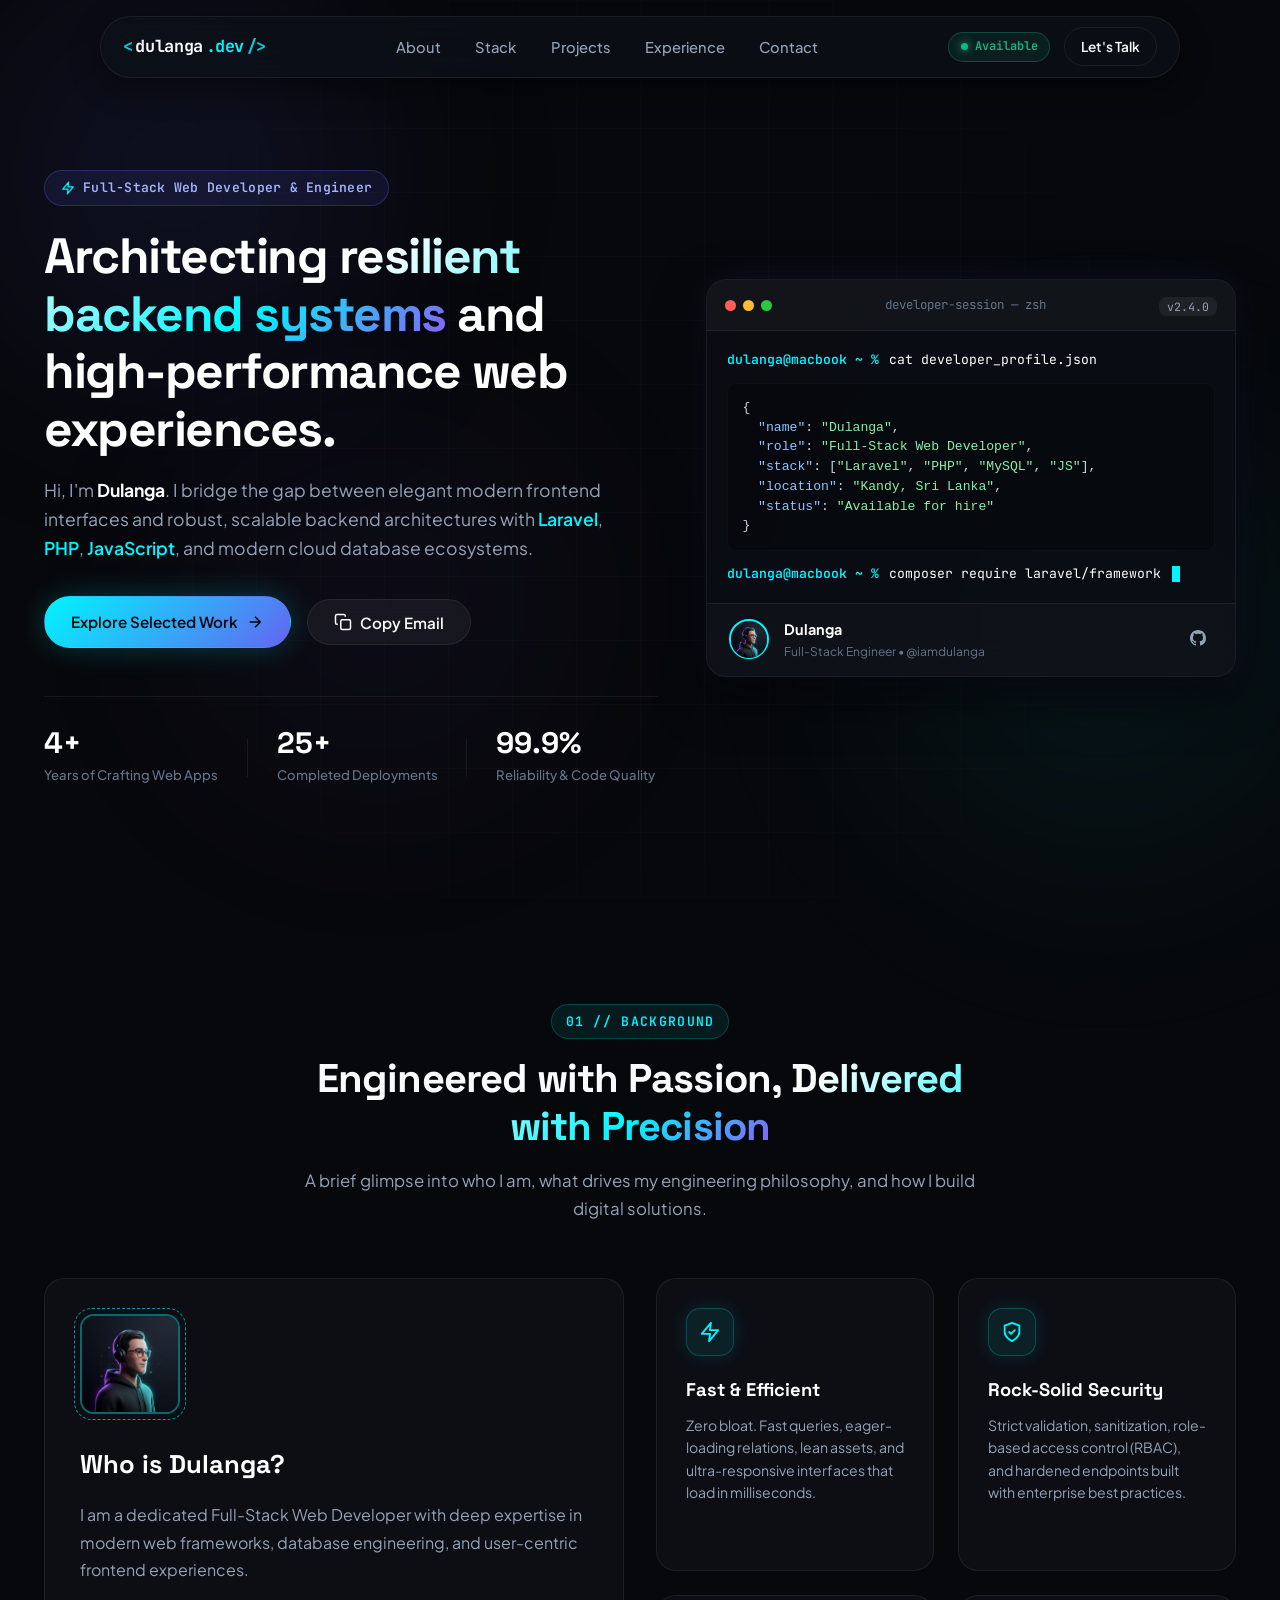
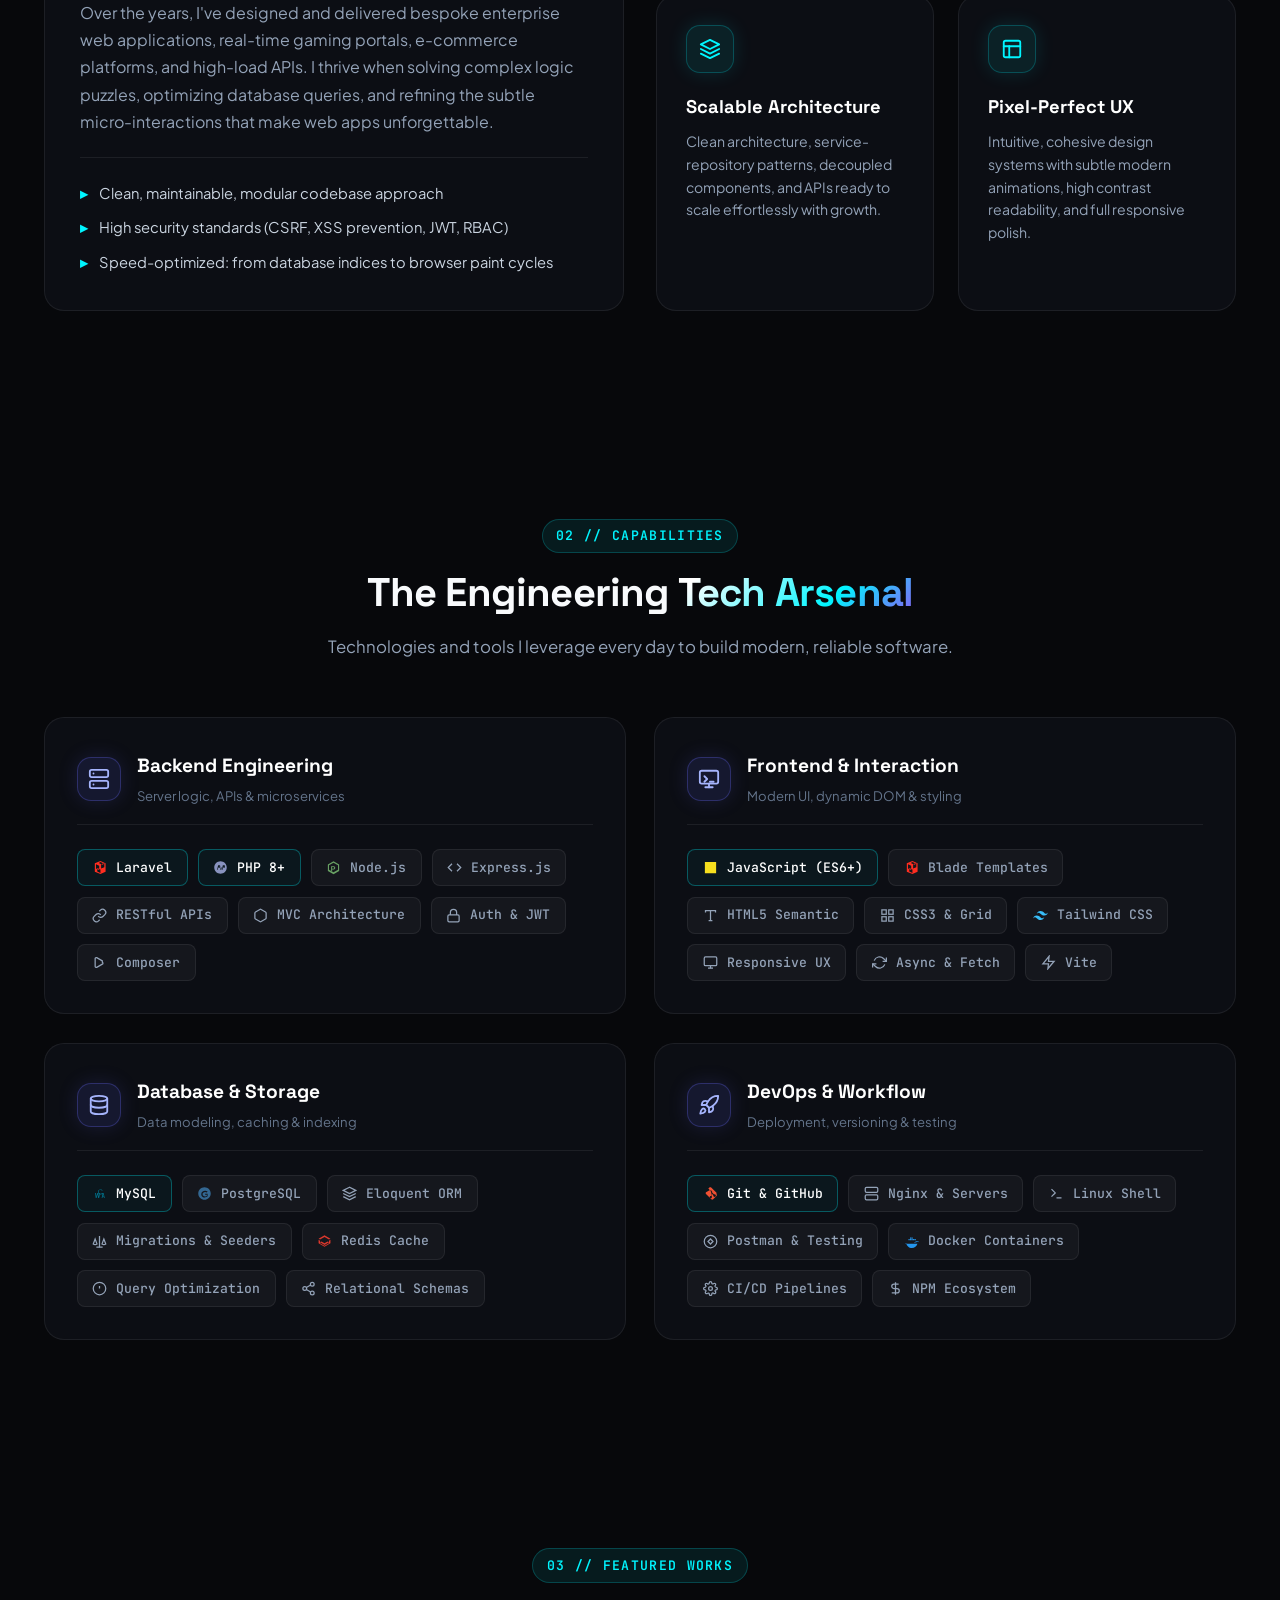
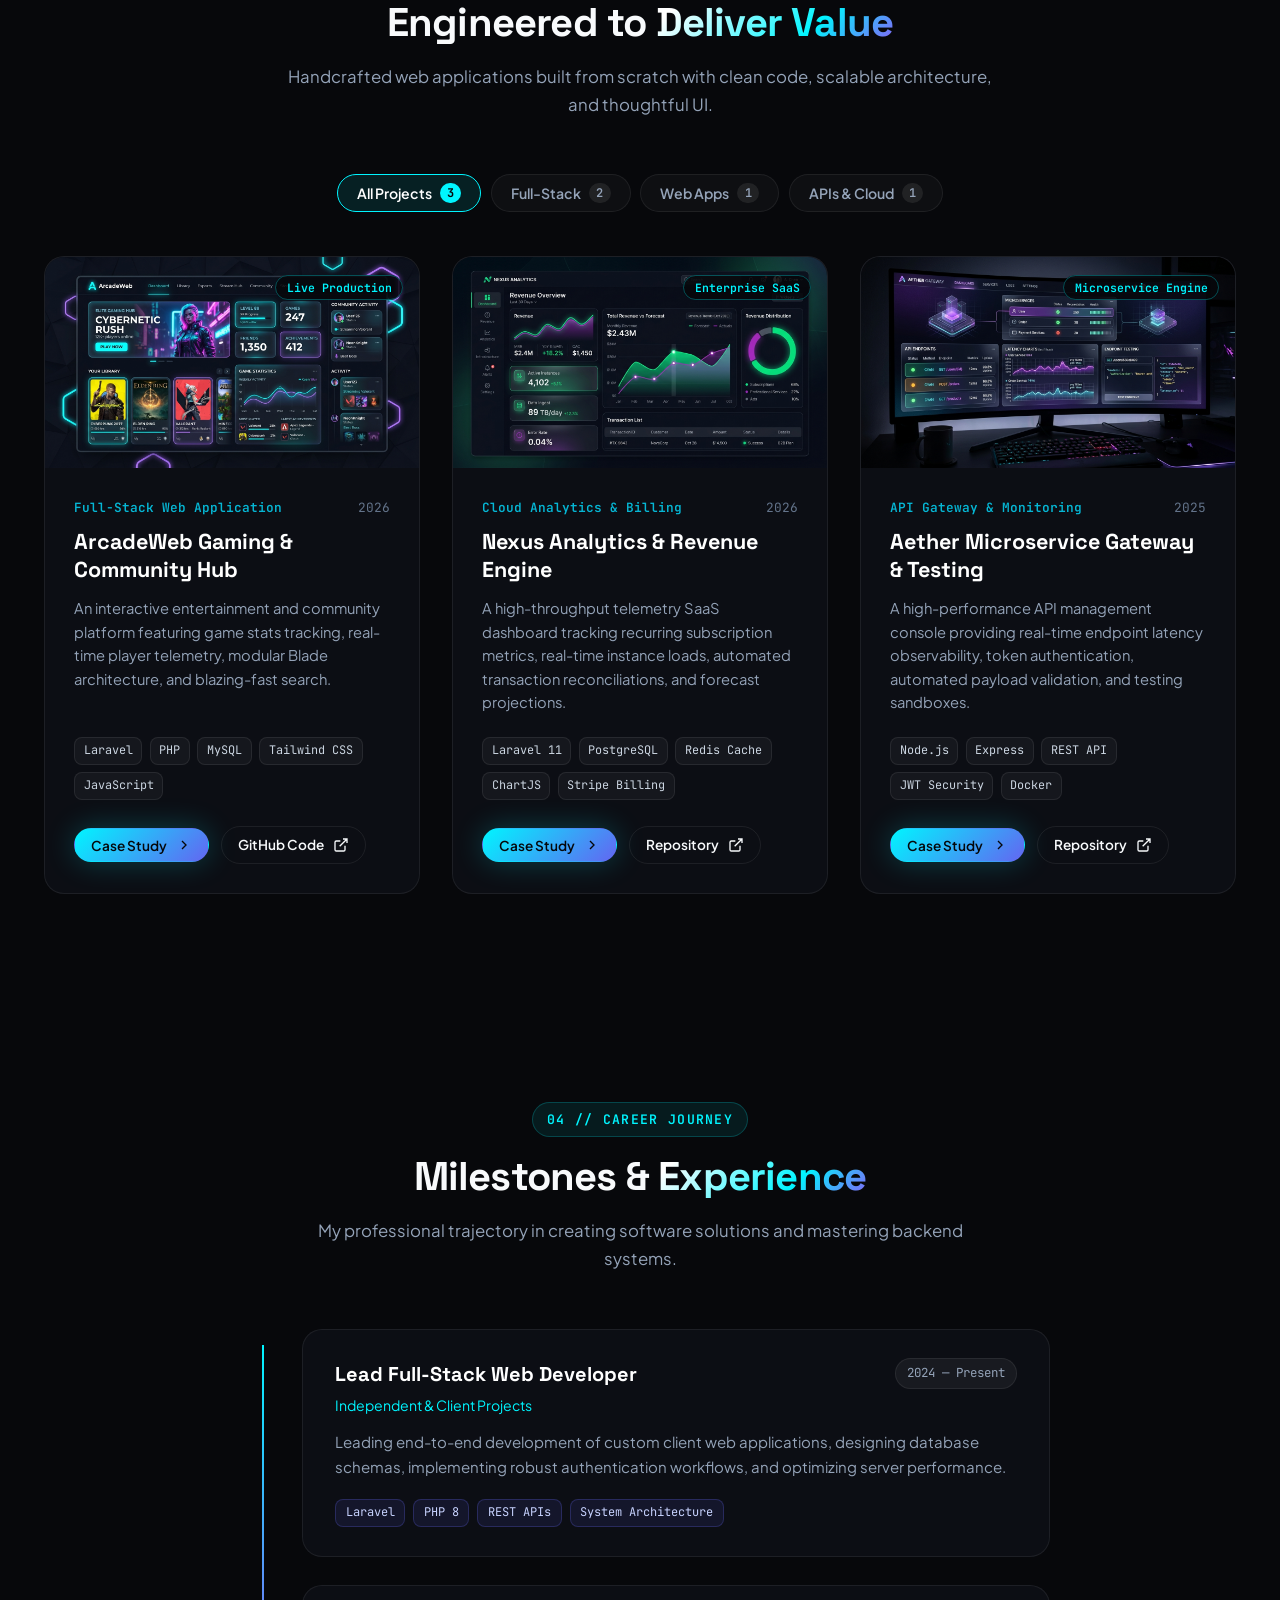
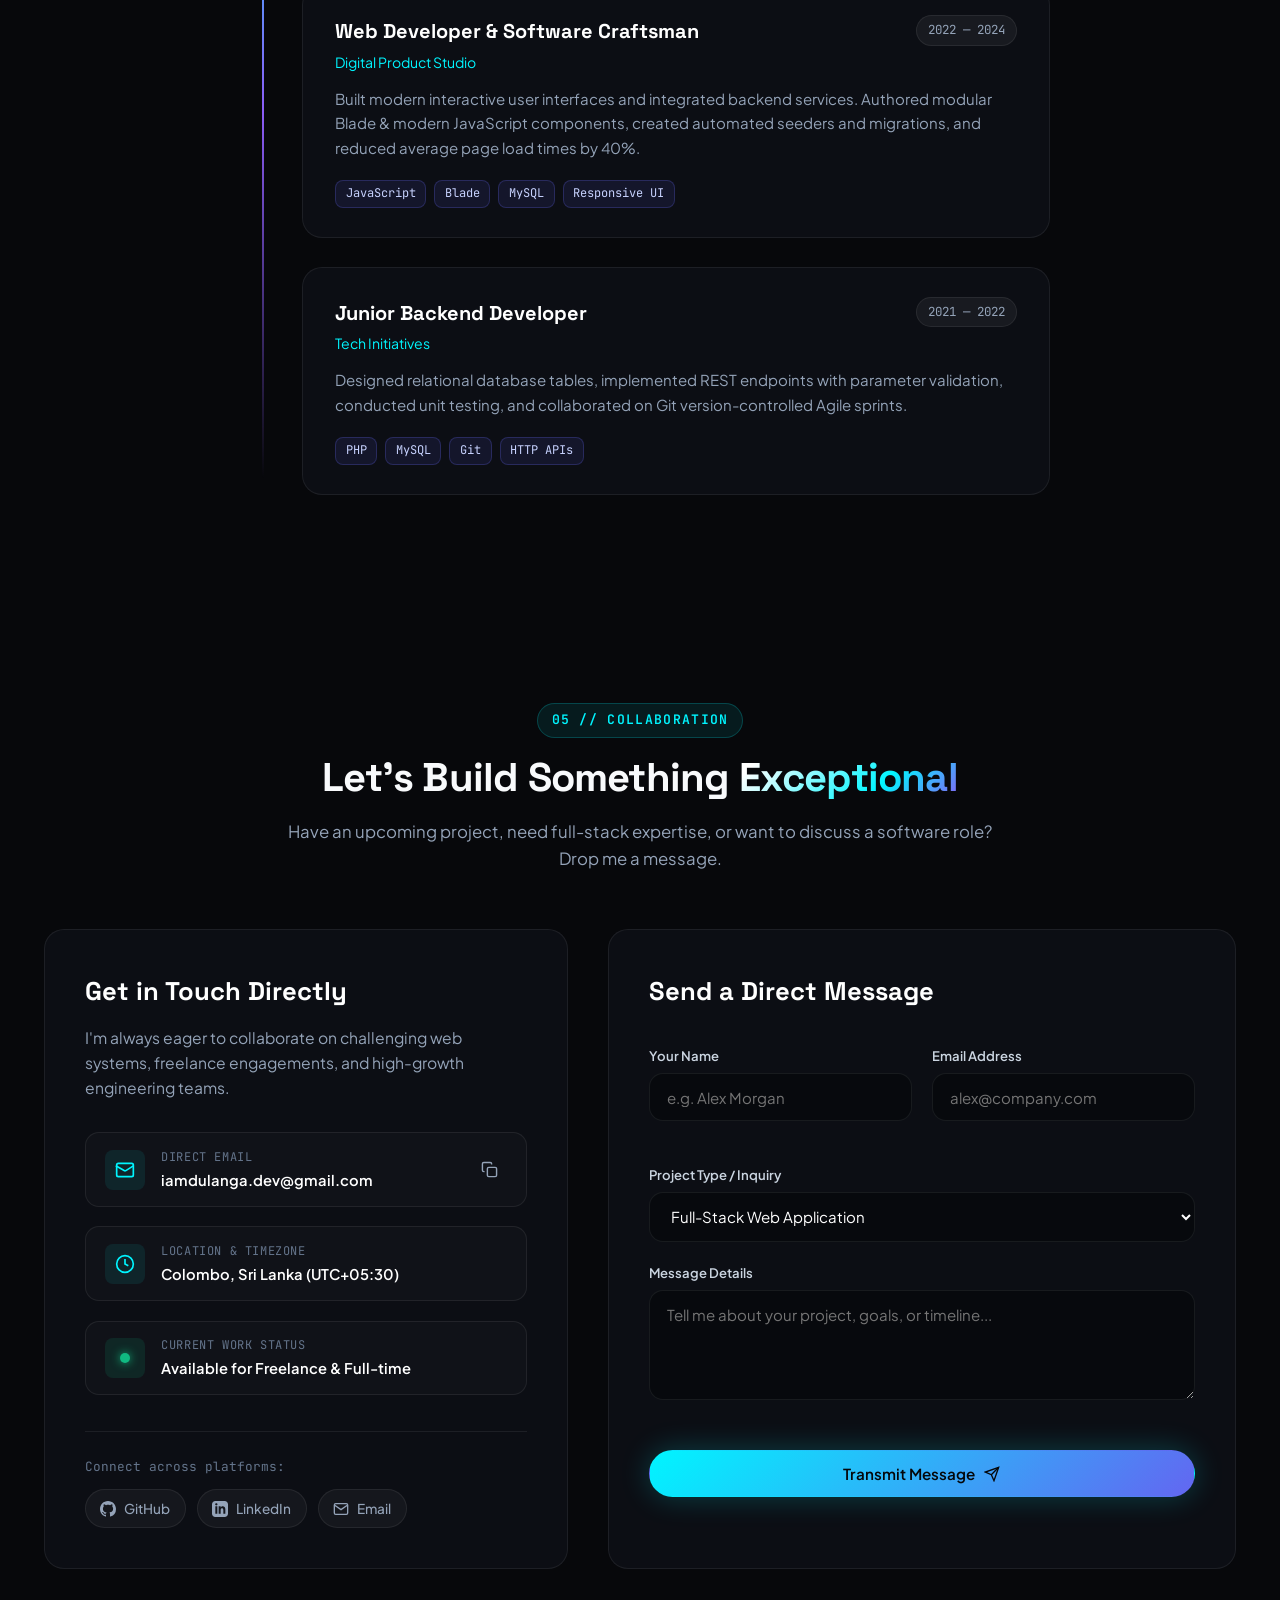
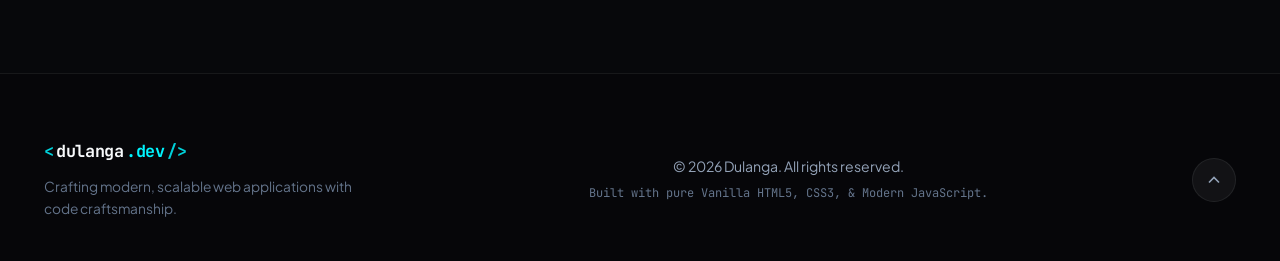
==== commit 22f96072: "Hero section fix" ====
--- a/index.html
+++ b/index.html
@@ -177,17 +177,13 @@
                                 <span class="term-cmd">cat developer_profile.json</span>
                             </div>
                             <div class="term-output">
-                                <pre><code>{
-                                    <span class="key">"name"</span>: <span class="string">"Dulanga"</span>,
-                                    <span class="key">"role"</span>: <span class="string">"Full-Stack Web Developer"</span>,
-                                    <span class="key">"core_stack"</span>: [
-                                        <span class="string">"Laravel"</span>, <span class="string">"PHP 8+"</span>, <span class="string">"MySQL"</span>,
-                                        <span class="string">"JavaScript / ESNext"</span>, <span class="string">"REST APIs"</span>
-                                    ],
-                                    <span class="key">"architecture"</span>: <span class="string">"Clean Code & Scalable Microservices"</span>,
-                                    <span class="key">"location"</span>: <span class="string">"Kandy, Sri Lanka"</span>,
-                                    <span class="key">"status"</span>: <span class="string">"Ready for new high-impact challenges"</span>
-                                    }</code></pre>
+<pre><code>{
+  <span class="key">"name"</span>: <span class="string">"Dulanga"</span>,
+  <span class="key">"role"</span>: <span class="string">"Full-Stack Web Developer"</span>,
+  <span class="key">"stack"</span>: [<span class="string">"Laravel"</span>, <span class="string">"PHP"</span>, <span class="string">"MySQL"</span>, <span class="string">"JS"</span>],
+  <span class="key">"location"</span>: <span class="string">"Kandy, Sri Lanka"</span>,
+  <span class="key">"status"</span>: <span class="string">"Available for hire"</span>
+}</code></pre>
                             </div>
                             <div class="term-line prompt-line">
                                 <span class="term-prompt">dulanga@macbook ~ %</span>
--- a/style.css
+++ b/style.css
@@ -80,6 +80,13 @@
     overflow-x: hidden;
     position: relative;
     line-height: 1.65;
+}
+
+/* Hide default arrow cursor on desktop so the electric torch acts as the cursor */
+@media (pointer: fine) {
+    html, body, a, button, input, textarea, select, label, [role="button"], .filter-btn, .nav-link, .social-pill, .btn {
+        cursor: none !important;
+    }
 }
 
 /* Selection Color */
@@ -178,22 +185,103 @@
     z-index: 0;
 }
 
-/* Cursor dynamic glow overlay */
-.cursor-glow {
+/* ===================================================================
+   ELECTRIC TORCH CURSOR SYSTEM
+   =================================================================== */
+.cursor-torch {
     position: fixed;
-    width: 480px;
-    height: 480px;
+    top: 0;
+    left: 0;
+    width: 0;
+    height: 0;
+    pointer-events: none;
+    z-index: 99999;
+    opacity: 0;
+    transition: opacity 0.3s ease;
+    will-change: transform;
+}
+
+body:hover .cursor-torch {
+    opacity: 1;
+}
+
+/* Subtle Ambient Spotlight Light (Soft, original default light level) */
+.torch-beam {
+    position: absolute;
+    top: 0;
+    left: 0;
+    width: 460px;
+    height: 460px;
+    transform: translate(-50%, -50%);
     border-radius: 50%;
-    background: radial-gradient(circle, rgba(0, 245, 255, 0.08) 0%, rgba(99, 102, 241, 0.04) 40%, transparent 70%);
+    background: radial-gradient(
+        circle,
+        rgba(0, 245, 255, 0.08) 0%,
+        rgba(99, 102, 241, 0.04) 40%,
+        transparent 70%
+    );
+    pointer-events: none;
+    transition: opacity 0.3s ease;
+}
+
+/* Central Electric Torch Core (Precise custom cursor dot) */
+.torch-core {
+    position: absolute;
+    top: 0;
+    left: 0;
+    width: 6px;
+    height: 6px;
     transform: translate(-50%, -50%);
+    border-radius: 50%;
+    background: #ffffff;
+    box-shadow: 
+        0 0 4px #ffffff,
+        0 0 8px var(--cyan-primary),
+        0 0 14px rgba(0, 245, 255, 0.8);
     pointer-events: none;
-    z-index: 1;
-    transition: opacity 0.3s ease;
-    opacity: 0;
-}
-
-body:hover .cursor-glow {
-    opacity: 1;
+    transition: transform 0.15s ease, box-shadow 0.15s ease;
+}
+
+/* Micro Electric Resonance Ring */
+.torch-ring {
+    position: absolute;
+    top: 0;
+    left: 0;
+    width: 22px;
+    height: 22px;
+    transform: translate(-50%, -50%);
+    border-radius: 50%;
+    border: 1px solid rgba(0, 245, 255, 0.5);
+    box-shadow: 0 0 8px rgba(0, 245, 255, 0.25);
+    pointer-events: none;
+    animation: torchRingPulse 2.2s cubic-bezier(0.4, 0, 0.6, 1) infinite;
+    transition: border-color 0.2s ease, transform 0.2s ease;
+}
+
+@keyframes torchRingPulse {
+    0%, 100% {
+        transform: translate(-50%, -50%) scale(0.9);
+        opacity: 0.8;
+    }
+    50% {
+        transform: translate(-50%, -50%) scale(1.25);
+        opacity: 0.35;
+    }
+}
+
+/* Hovering interactive links & buttons: subtle micro-expansion without enlarging the light */
+body.torch-active .torch-core {
+    transform: translate(-50%, -50%) scale(1.35);
+    background: #ffffff;
+    box-shadow: 
+        0 0 6px #ffffff,
+        0 0 12px var(--cyan-primary),
+        0 0 18px rgba(0, 245, 255, 0.85);
+}
+
+body.torch-active .torch-ring {
+    border-color: var(--cyan-primary);
+    transform: translate(-50%, -50%) scale(1.3);
 }
 
 /* ===================================================================
@@ -201,7 +289,7 @@
    =================================================================== */
 .container {
     width: 100%;
-    max-width: 1200px;
+    max-width: 1240px;
     margin: 0 auto;
     padding: 0 1.5rem;
     position: relative;
@@ -506,8 +594,8 @@
 
 .hero-container {
     display: grid;
-    grid-template-columns: 1.15fr 0.85fr;
-    gap: 3.5rem;
+    grid-template-columns: minmax(0, 1.15fr) minmax(0, 1fr);
+    gap: 2.8rem;
     align-items: center;
 }
 
@@ -519,7 +607,7 @@
     border: 1px solid rgba(99, 102, 241, 0.28);
     padding: 0.4rem 1rem;
     border-radius: var(--radius-full);
-    margin-bottom: 1.5rem;
+    margin-bottom: 1.3rem;
 }
 
 .badge-icon,
@@ -540,20 +628,20 @@
 
 .hero-title {
     font-family: var(--font-heading);
-    font-size: 3.4rem;
+    font-size: 3.1rem;
     font-weight: 800;
-    line-height: 1.14;
+    line-height: 1.16;
     letter-spacing: -0.03em;
     color: #ffffff;
-    margin-bottom: 1.4rem;
+    margin-bottom: 1.2rem;
 }
 
 .hero-subtitle {
-    font-size: 1.15rem;
+    font-size: 1.1rem;
     color: var(--text-secondary);
-    line-height: 1.7;
-    margin-bottom: 2.2rem;
-    max-width: 580px;
+    line-height: 1.65;
+    margin-bottom: 2rem;
+    max-width: 600px;
 }
 
 .tech-highlight {
@@ -644,6 +732,12 @@
 /* ===================================================================
    HERO TERMINAL CARD
    =================================================================== */
+.hero-visual {
+    width: 100%;
+    max-width: 530px;
+    margin-left: auto;
+}
+
 .terminal-card {
     background: rgba(11, 14, 21, 0.85);
     backdrop-filter: blur(20px);
@@ -654,7 +748,7 @@
     display: flex;
     align-items: center;
     justify-content: space-between;
-    padding: 0.85rem 1.2rem;
+    padding: 0.75rem 1.1rem;
     background: rgba(255, 255, 255, 0.03);
     border-bottom: 1px solid var(--border-subtle);
 }
@@ -699,13 +793,13 @@
 }
 
 .terminal-body {
-    padding: 1.4rem;
+    padding: 1.1rem 1.25rem;
     font-family: var(--font-mono);
-    font-size: 0.86rem;
-    min-height: 250px;
+    font-size: 0.82rem;
+    min-height: auto;
     display: flex;
     flex-direction: column;
-    gap: 0.8rem;
+    gap: 0.75rem;
 }
 
 .term-line {
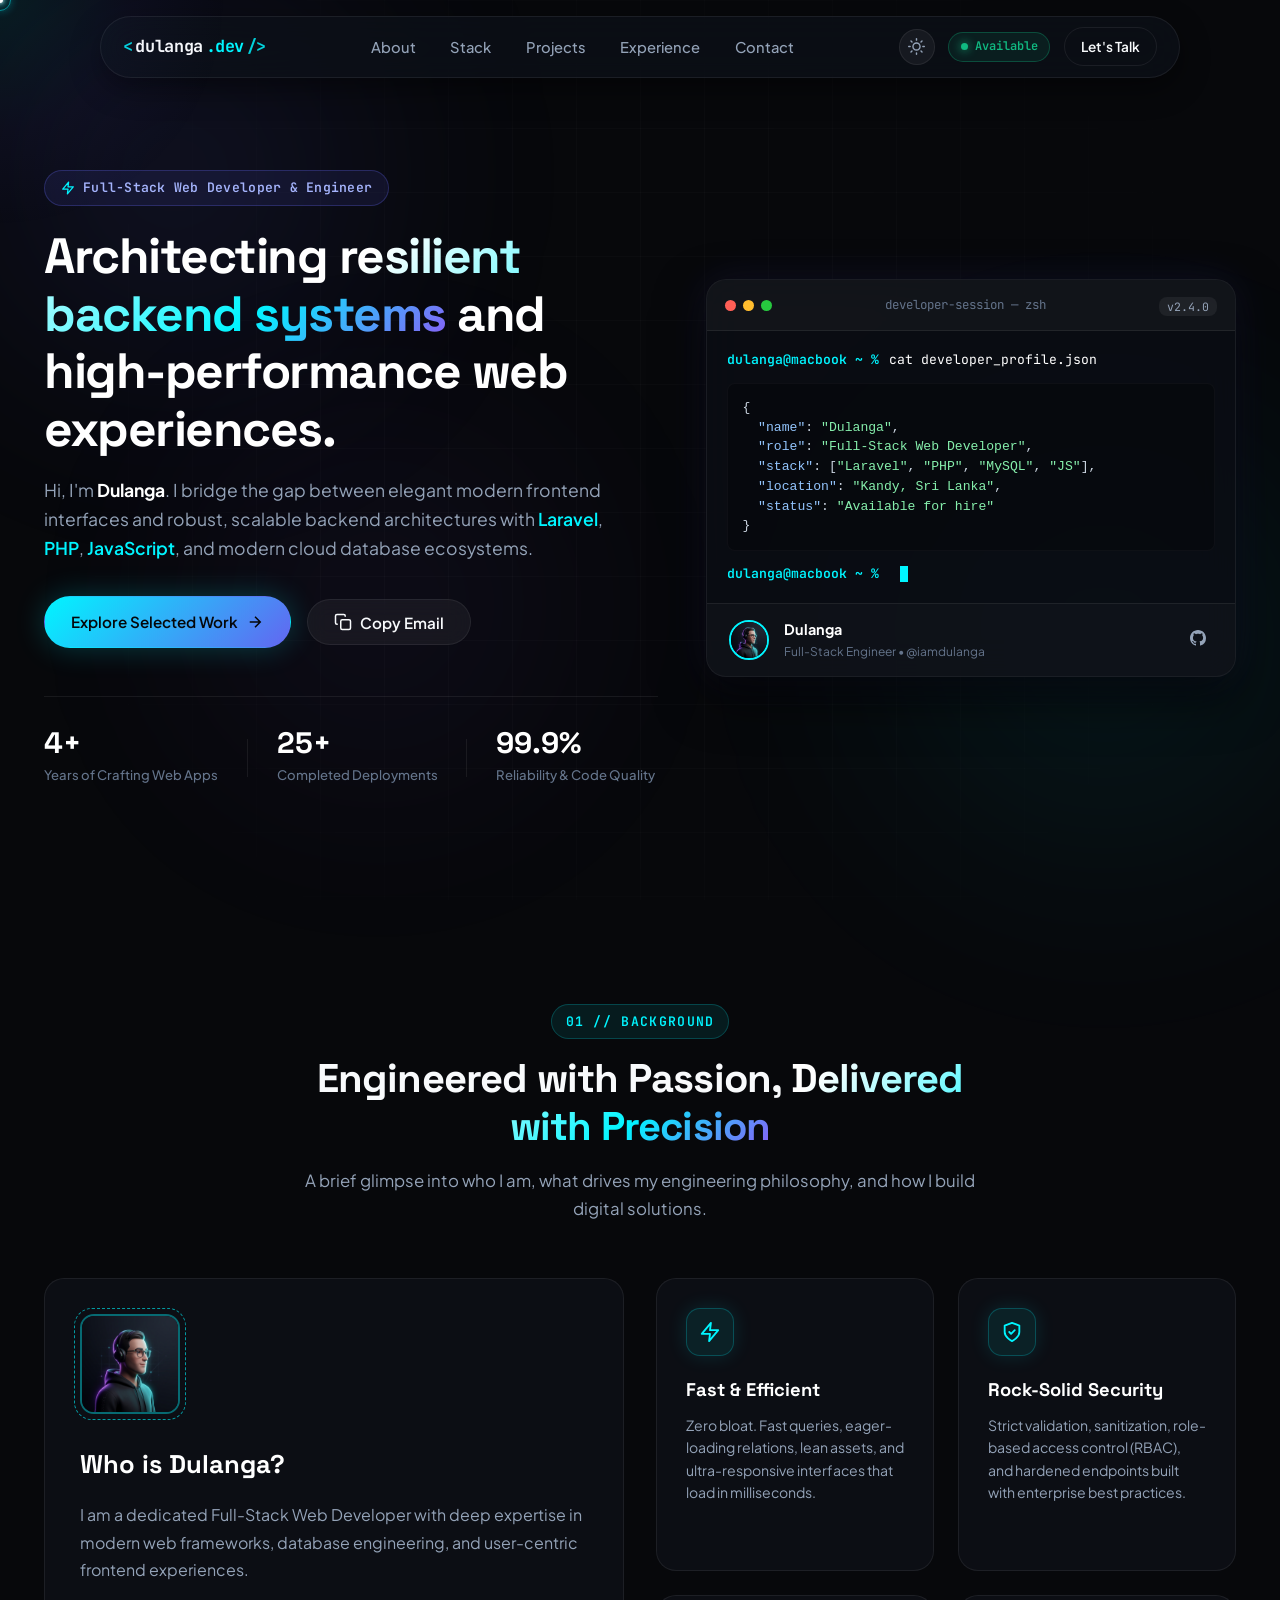
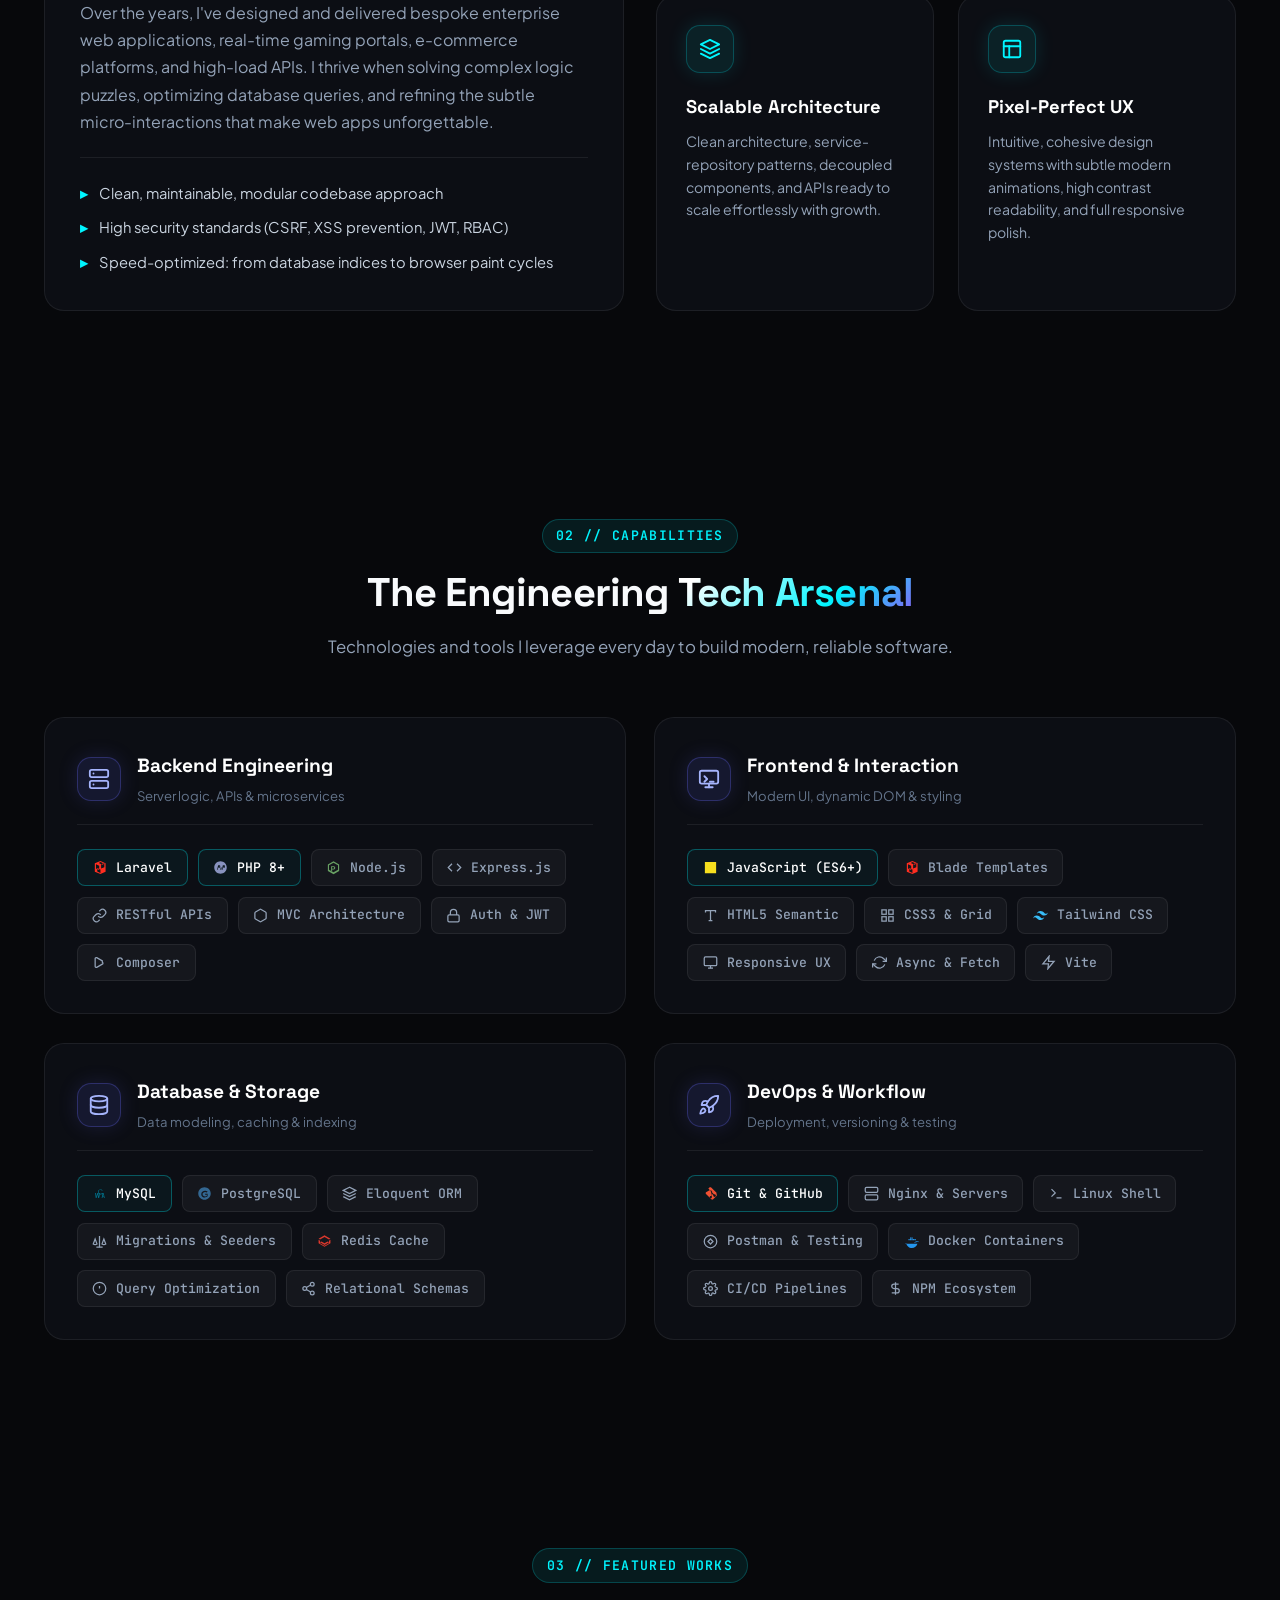
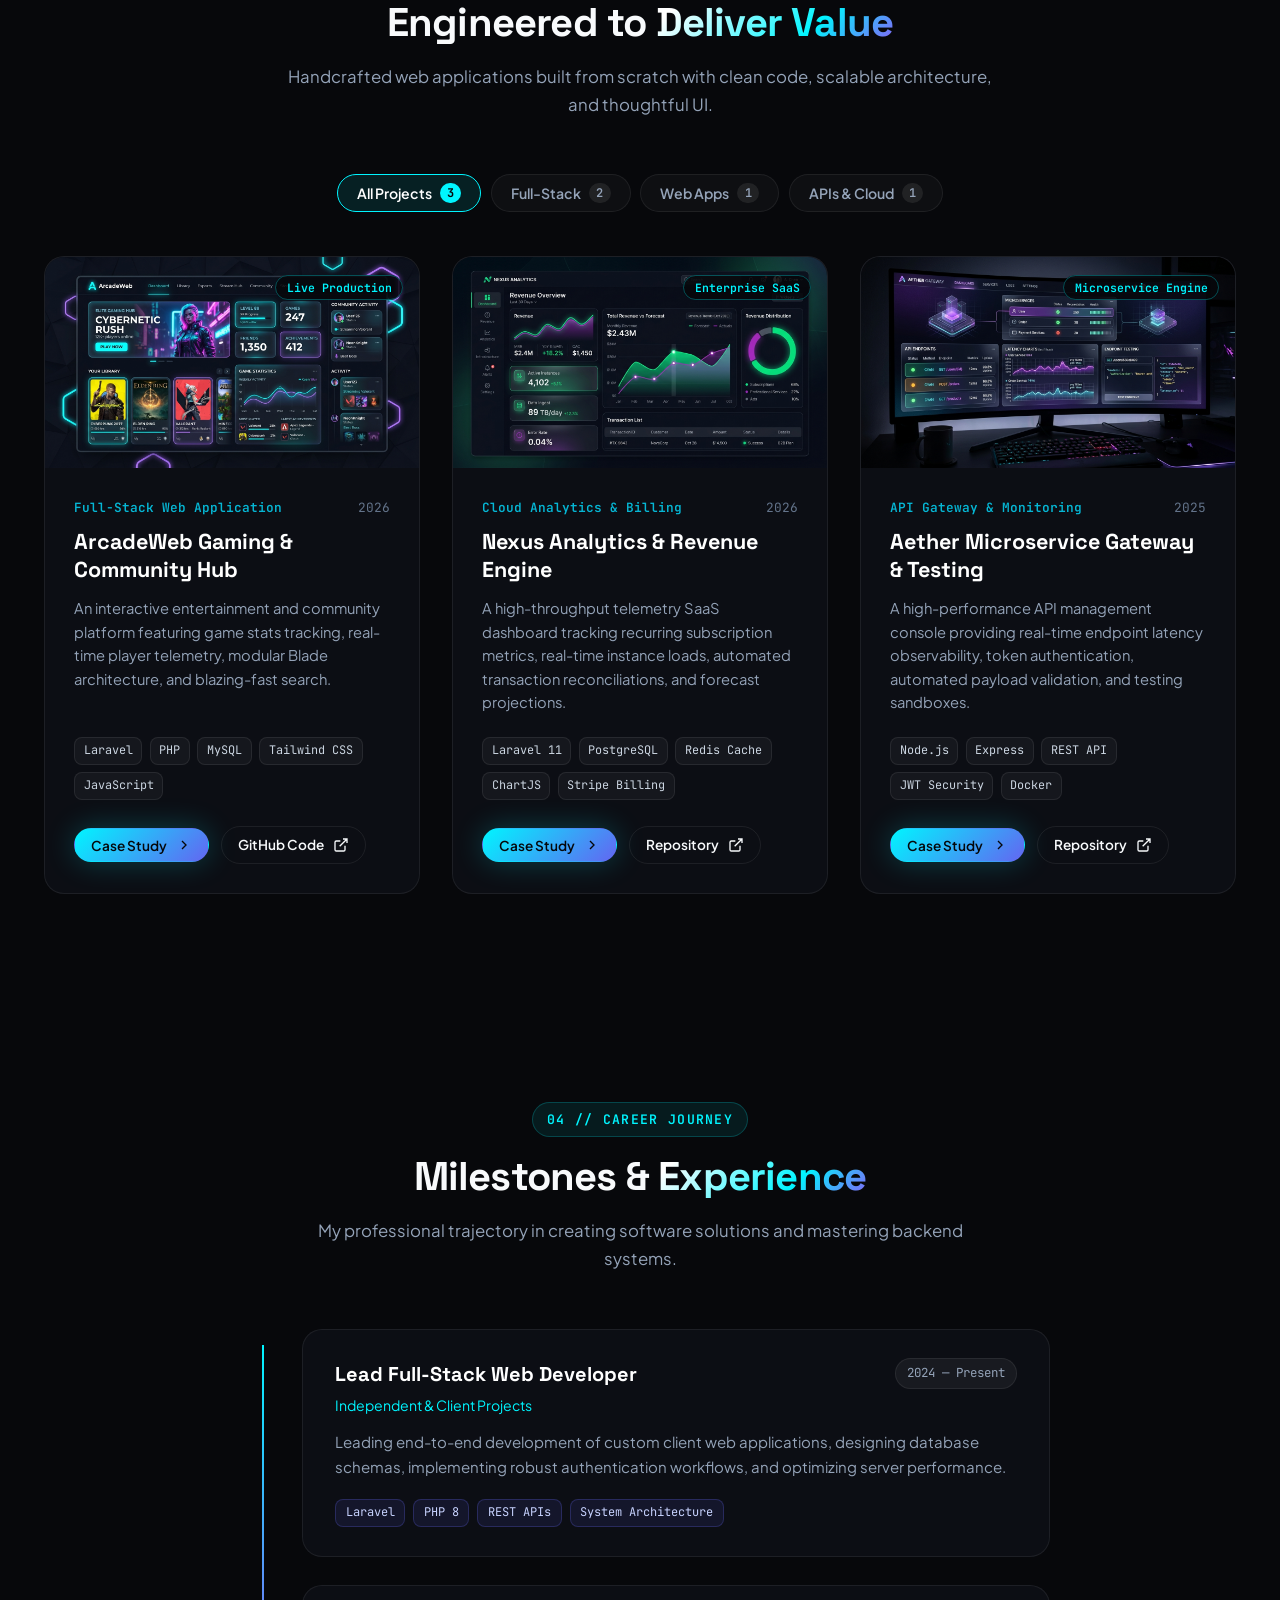
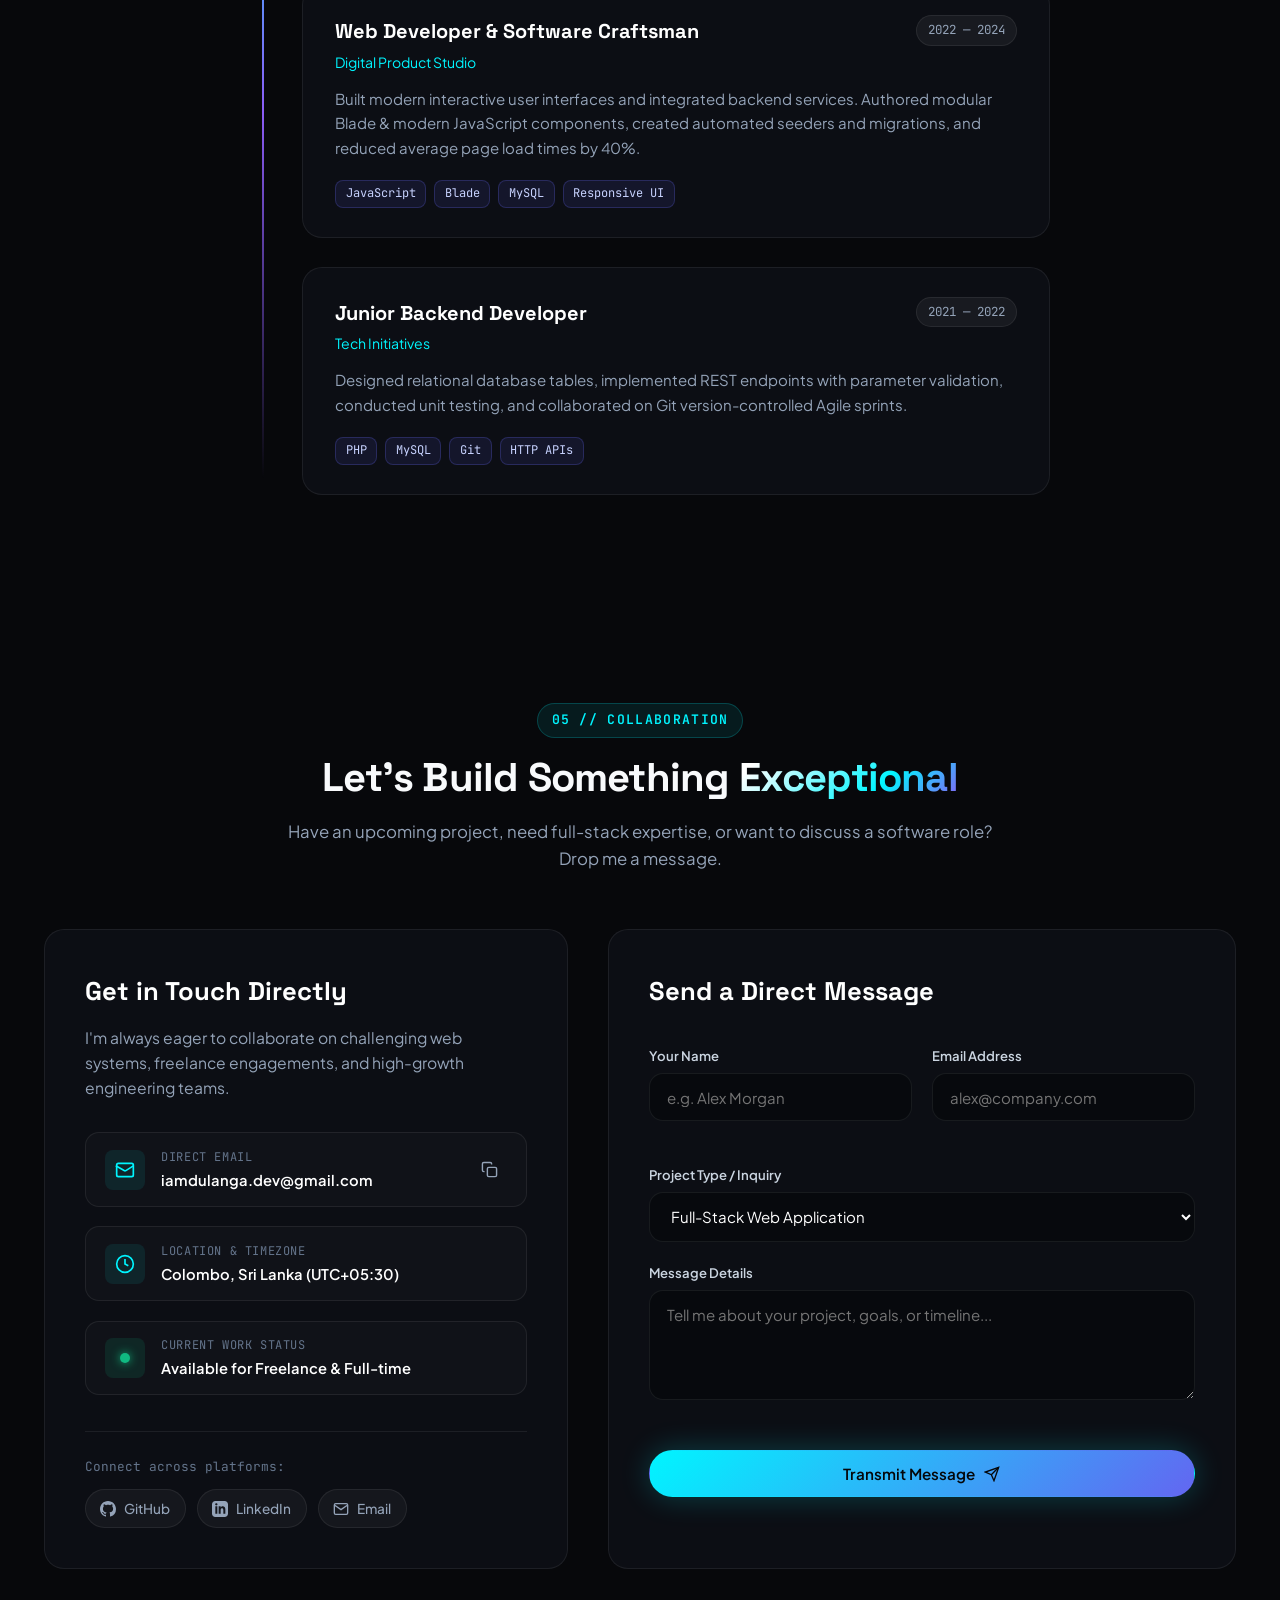
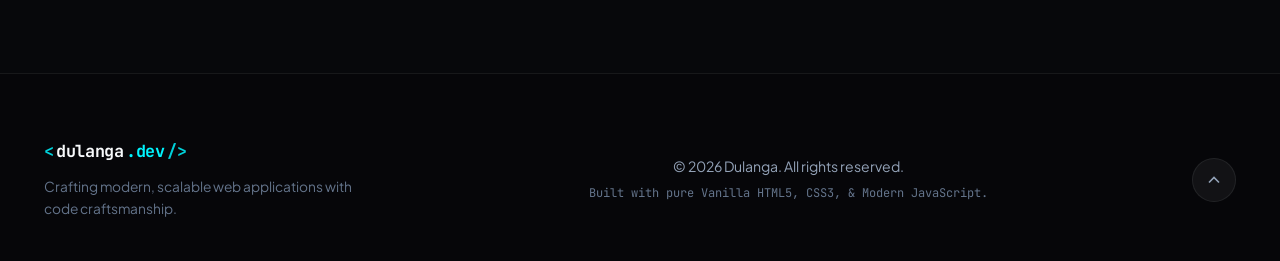
==== commit bf80a0a0: "feat: dark and lite mode added" ====
--- a/index.html
+++ b/index.html
@@ -67,6 +67,24 @@
             </ul>
 
             <div class="nav-actions">
+                <!-- Theme Mode Toggle -->
+                <button class="theme-toggle" id="themeToggle" aria-label="Toggle light/dark mode" title="Switch Theme">
+                    <svg class="sun-icon" viewBox="0 0 24 24" fill="none" stroke="currentColor" stroke-width="2" stroke-linecap="round" stroke-linejoin="round">
+                        <circle cx="12" cy="12" r="5"></circle>
+                        <line x1="12" y1="1" x2="12" y2="3"></line>
+                        <line x1="12" y1="21" x2="12" y2="23"></line>
+                        <line x1="4.22" y1="4.22" x2="5.64" y2="5.64"></line>
+                        <line x1="18.36" y1="18.36" x2="19.78" y2="19.78"></line>
+                        <line x1="1" y1="12" x2="3" y2="12"></line>
+                        <line x1="21" y1="12" x2="23" y2="12"></line>
+                        <line x1="4.22" y1="19.78" x2="5.64" y2="18.36"></line>
+                        <line x1="18.36" y1="5.64" x2="19.78" y2="4.22"></line>
+                    </svg>
+                    <svg class="moon-icon" viewBox="0 0 24 24" fill="none" stroke="currentColor" stroke-width="2" stroke-linecap="round" stroke-linejoin="round">
+                        <path d="M21 12.79A9 9 0 1 1 11.21 3 7 7 0 0 0 21 12.79z"></path>
+                    </svg>
+                </button>
+
                 <div class="status-badge" title="Actively taking on new opportunities">
                     <span class="status-pulse"></span>
                     <span class="status-text">Available</span>
@@ -92,6 +110,9 @@
                 <li><a href="#contact" class="mobile-link">Contact</a></li>
             </ul>
             <div class="mobile-drawer-footer">
+                <button class="mobile-theme-btn" id="mobileThemeToggle" type="button">
+                    <span class="theme-label">Toggle Theme (Light / Dark)</span>
+                </button>
                 <a href="#contact" class="btn btn-primary btn-full mobile-cta">Start a Project</a>
             </div>
         </div>
--- a/style.css
+++ b/style.css
@@ -2073,4 +2073,428 @@
     .footer-left {
         max-width: 100%;
     }
+}
+
+/* ===================================================================
+   THEME TOGGLE BUTTON & LIGHT MODE SYSTEM
+   =================================================================== */
+.theme-toggle {
+    width: 36px;
+    height: 36px;
+    border-radius: 50%;
+    background: rgba(255, 255, 255, 0.05);
+    border: 1px solid var(--border-subtle);
+    color: var(--text-secondary);
+    display: flex;
+    align-items: center;
+    justify-content: center;
+    cursor: pointer;
+    transition: var(--transition-fast);
+    position: relative;
+    overflow: hidden;
+    flex-shrink: 0;
+}
+
+.theme-toggle:hover {
+    color: var(--cyan-primary);
+    border-color: var(--cyan-primary);
+    background: rgba(0, 245, 255, 0.08);
+    transform: rotate(15deg);
+}
+
+.theme-toggle svg {
+    width: 17px;
+    height: 17px;
+    transition: transform 0.3s ease, opacity 0.2s ease;
+}
+
+/* Dark mode (default): show Sun icon to switch to light */
+.theme-toggle .sun-icon {
+    display: block;
+}
+.theme-toggle .moon-icon {
+    display: none;
+}
+
+/* Light mode: show Moon icon to switch to dark */
+[data-theme="light"] .theme-toggle .sun-icon {
+    display: none;
+}
+[data-theme="light"] .theme-toggle .moon-icon {
+    display: block;
+}
+
+.mobile-theme-btn {
+    width: 100%;
+    padding: 0.75rem 1rem;
+    border-radius: var(--radius-full);
+    background: rgba(255, 255, 255, 0.05);
+    border: 1px solid var(--border-subtle);
+    color: var(--text-primary);
+    font-family: var(--font-sans);
+    font-size: 0.88rem;
+    font-weight: 600;
+    display: flex;
+    align-items: center;
+    justify-content: center;
+    margin-bottom: 0.8rem;
+    cursor: pointer;
+    transition: var(--transition-fast);
+}
+
+.mobile-theme-btn:hover {
+    border-color: var(--cyan-primary);
+    color: var(--cyan-primary);
+}
+
+/* ===================================================================
+   LIGHT MODE THEME OVERRIDES
+   =================================================================== */
+[data-theme="light"] {
+    --bg-base: #f8fafc;
+    --bg-surface-1: #ffffff;
+    --bg-surface-2: #f1f5f9;
+    --bg-card: rgba(255, 255, 255, 0.85);
+    --bg-card-hover: rgba(255, 255, 255, 0.98);
+    --bg-glass: rgba(15, 23, 42, 0.03);
+
+    --text-primary: #0f172a;
+    --text-secondary: #475569;
+    --text-muted: #64748b;
+    --text-highlight: #0f172a;
+
+    --border-subtle: rgba(15, 23, 42, 0.08);
+    --border-focus: rgba(8, 145, 178, 0.5);
+    --border-hover: rgba(15, 23, 42, 0.16);
+
+    --cyan-primary: #0891b2;
+    --cyan-glow: rgba(8, 145, 178, 0.25);
+    --cyan-muted: #0284c7;
+    --violet-primary: #7c3aed;
+    --indigo-primary: #4f46e5;
+    --emerald-primary: #059669;
+
+    --shadow-sm: 0 2px 8px rgba(15, 23, 42, 0.06);
+    --shadow-md: 0 8px 24px rgba(15, 23, 42, 0.08);
+    --shadow-lg: 0 16px 40px rgba(15, 23, 42, 0.12);
+    --shadow-cyan: 0 4px 20px rgba(8, 145, 178, 0.2);
+}
+
+[data-theme="light"] body {
+    background-color: #f8fafc;
+    color: #0f172a;
+}
+
+[data-theme="light"] .ambient-glow {
+    opacity: 0.2;
+}
+
+[data-theme="light"] .glow-1 {
+    background: radial-gradient(circle, rgba(99, 102, 241, 0.2) 0%, transparent 70%);
+}
+
+[data-theme="light"] .glow-2 {
+    background: radial-gradient(circle, rgba(8, 145, 178, 0.15) 0%, transparent 70%);
+}
+
+[data-theme="light"] .glow-3 {
+    background: radial-gradient(circle, rgba(139, 92, 246, 0.15) 0%, transparent 70%);
+}
+
+[data-theme="light"] .ambient-grid {
+    background-image: 
+        linear-gradient(to right, rgba(15, 23, 42, 0.03) 1px, transparent 1px),
+        linear-gradient(to bottom, rgba(15, 23, 42, 0.03) 1px, transparent 1px);
+}
+
+[data-theme="light"] .site-header .nav-container {
+    background: rgba(255, 255, 255, 0.85);
+    border-color: rgba(15, 23, 42, 0.08);
+    box-shadow: 0 10px 30px rgba(15, 23, 42, 0.06);
+}
+
+[data-theme="light"] .site-header.scrolled .nav-container {
+    background: rgba(255, 255, 255, 0.95);
+    border-color: rgba(15, 23, 42, 0.12);
+    box-shadow: 0 12px 35px rgba(15, 23, 42, 0.1);
+}
+
+[data-theme="light"] .brand-logo {
+    color: #0f172a;
+}
+
+[data-theme="light"] .nav-link {
+    color: #475569;
+}
+
+[data-theme="light"] .nav-link:hover,
+[data-theme="light"] .nav-link.active {
+    color: #0f172a;
+    background: rgba(15, 23, 42, 0.06);
+}
+
+[data-theme="light"] .spotlight-card {
+    background: rgba(255, 255, 255, 0.88);
+    border-color: rgba(15, 23, 42, 0.08);
+    box-shadow: 0 4px 20px rgba(15, 23, 42, 0.05);
+}
+
+[data-theme="light"] .spotlight-card:hover {
+    border-color: rgba(8, 145, 178, 0.4);
+    box-shadow: 0 12px 32px rgba(15, 23, 42, 0.09);
+}
+
+[data-theme="light"] .hero-title {
+    color: #0f172a;
+}
+
+[data-theme="light"] .gradient-text {
+    background: linear-gradient(135deg, #0f172a 10%, #0891b2 70%, #7c3aed 100%);
+    -webkit-background-clip: text;
+    -webkit-text-fill-color: transparent;
+}
+
+[data-theme="light"] .text-white {
+    color: #0f172a !important;
+}
+
+[data-theme="light"] .metric-number {
+    color: #0f172a;
+}
+
+[data-theme="light"] .card-title,
+[data-theme="light"] .principle-title,
+[data-theme="light"] .skill-cat-info h3,
+[data-theme="light"] .project-title,
+[data-theme="light"] .timeline-role,
+[data-theme="light"] .contact-card-title,
+[data-theme="light"] .form-title {
+    color: #0f172a;
+}
+
+[data-theme="light"] .highlight-item,
+[data-theme="light"] .form-label {
+    color: #334155;
+}
+
+[data-theme="light"] .skill-badge {
+    background: rgba(15, 23, 42, 0.04);
+    color: #334155;
+    border-color: rgba(15, 23, 42, 0.08);
+}
+
+[data-theme="light"] .skill-badge:hover {
+    background: rgba(8, 145, 178, 0.08);
+    color: #0f172a;
+    border-color: var(--cyan-primary);
+}
+
+[data-theme="light"] .skill-badge.primary {
+    color: #0f172a;
+    border-color: rgba(8, 145, 178, 0.35);
+    background: rgba(8, 145, 178, 0.06);
+}
+
+[data-theme="light"] .terminal-card {
+    background: #0f172a;
+    box-shadow: 0 20px 50px rgba(15, 23, 42, 0.25);
+}
+
+[data-theme="light"] .terminal-card .terminal-header {
+    background: rgba(255, 255, 255, 0.05);
+}
+
+[data-theme="light"] .terminal-card .term-cmd {
+    color: #ffffff;
+}
+
+[data-theme="light"] .terminal-card .term-prompt {
+    color: #22d3ee;
+}
+
+[data-theme="light"] .terminal-card .mini-name {
+    color: #ffffff;
+}
+
+[data-theme="light"] .btn-primary {
+    color: #ffffff;
+}
+
+[data-theme="light"] .btn-secondary {
+    background: rgba(15, 23, 42, 0.05);
+    color: #0f172a;
+    border-color: rgba(15, 23, 42, 0.12);
+}
+
+[data-theme="light"] .btn-secondary:hover {
+    background: rgba(15, 23, 42, 0.09);
+}
+
+[data-theme="light"] .btn-outline {
+    color: #0f172a;
+    border-color: rgba(15, 23, 42, 0.15);
+}
+
+[data-theme="light"] .btn-outline:hover {
+    border-color: var(--cyan-primary);
+    color: var(--cyan-primary);
+    background: rgba(8, 145, 178, 0.06);
+}
+
+[data-theme="light"] .filter-btn {
+    background: rgba(15, 23, 42, 0.04);
+    border-color: rgba(15, 23, 42, 0.08);
+    color: #475569;
+}
+
+[data-theme="light"] .filter-btn:hover {
+    color: #0f172a;
+    border-color: rgba(15, 23, 42, 0.16);
+}
+
+[data-theme="light"] .filter-btn.active {
+    background: rgba(8, 145, 178, 0.1);
+    border-color: var(--cyan-primary);
+    color: var(--cyan-primary);
+}
+
+[data-theme="light"] .filter-btn.active .filter-count {
+    background: var(--cyan-primary);
+    color: #ffffff;
+}
+
+[data-theme="light"] .project-tags .tag {
+    background: rgba(15, 23, 42, 0.04);
+    border-color: rgba(15, 23, 42, 0.08);
+    color: #475569;
+}
+
+[data-theme="light"] .timeline-dot {
+    background: #ffffff;
+    border-color: var(--cyan-primary);
+}
+
+[data-theme="light"] .timeline-text {
+    color: #475569;
+}
+
+[data-theme="light"] .form-input,
+[data-theme="light"] .form-select,
+[data-theme="light"] .form-textarea {
+    background: #ffffff;
+    border-color: rgba(15, 23, 42, 0.12);
+    color: #0f172a;
+}
+
+[data-theme="light"] .form-input:focus,
+[data-theme="light"] .form-select:focus,
+[data-theme="light"] .form-textarea:focus {
+    background: #ffffff;
+    border-color: var(--cyan-primary);
+    box-shadow: 0 0 15px rgba(8, 145, 178, 0.15);
+}
+
+[data-theme="light"] .method-item {
+    background: rgba(15, 23, 42, 0.02);
+    border-color: rgba(15, 23, 42, 0.08);
+}
+
+[data-theme="light"] .method-value {
+    color: #0f172a;
+}
+
+[data-theme="light"] .social-pill {
+    background: rgba(15, 23, 42, 0.04);
+    border-color: rgba(15, 23, 42, 0.08);
+    color: #475569;
+}
+
+[data-theme="light"] .social-pill:hover {
+    color: var(--cyan-primary);
+    border-color: var(--cyan-primary);
+    background: rgba(8, 145, 178, 0.08);
+}
+
+[data-theme="light"] .site-footer {
+    background: #ffffff;
+    border-color: rgba(15, 23, 42, 0.08);
+}
+
+[data-theme="light"] .back-to-top {
+    background: rgba(15, 23, 42, 0.05);
+    border-color: rgba(15, 23, 42, 0.1);
+    color: #475569;
+}
+
+[data-theme="light"] .modal-backdrop {
+    background: rgba(15, 23, 42, 0.6);
+}
+
+[data-theme="light"] .modal-container {
+    background: #ffffff;
+    color: #0f172a;
+    border-color: rgba(15, 23, 42, 0.12);
+    box-shadow: 0 25px 60px rgba(15, 23, 42, 0.25);
+}
+
+[data-theme="light"] .modal-title,
+[data-theme="light"] .modal-section-title {
+    color: #0f172a;
+}
+
+[data-theme="light"] .modal-paragraph {
+    color: #475569;
+}
+
+[data-theme="light"] .modal-close {
+    background: rgba(15, 23, 42, 0.06);
+    color: #0f172a;
+}
+
+[data-theme="light"] .modal-metric-box {
+    background: #f8fafc;
+    border-color: rgba(15, 23, 42, 0.08);
+}
+
+[data-theme="light"] .toast-notification {
+    background: rgba(255, 255, 255, 0.95);
+    border-color: rgba(8, 145, 178, 0.4);
+    box-shadow: 0 10px 30px rgba(15, 23, 42, 0.12);
+}
+
+[data-theme="light"] .toast-title {
+    color: #0f172a;
+}
+
+[data-theme="light"] .torch-beam {
+    background: radial-gradient(
+        circle,
+        rgba(8, 145, 178, 0.09) 0%,
+        rgba(99, 102, 241, 0.04) 40%,
+        transparent 70%
+    );
+}
+
+[data-theme="light"] .torch-core {
+    background: #0891b2;
+    box-shadow: 0 0 4px #0891b2, 0 0 10px rgba(8, 145, 178, 0.6);
+}
+
+[data-theme="light"] .torch-ring {
+    border-color: rgba(8, 145, 178, 0.5);
+}
+
+[data-theme="light"] .mobile-drawer {
+    background: rgba(255, 255, 255, 0.98);
+    border-color: rgba(15, 23, 42, 0.1);
+    box-shadow: 0 15px 40px rgba(15, 23, 42, 0.15);
+}
+
+[data-theme="light"] .mobile-link {
+    color: #334155;
+    border-bottom-color: rgba(15, 23, 42, 0.06);
+}
+
+[data-theme="light"] .mobile-link:hover {
+    color: var(--cyan-primary);
 }
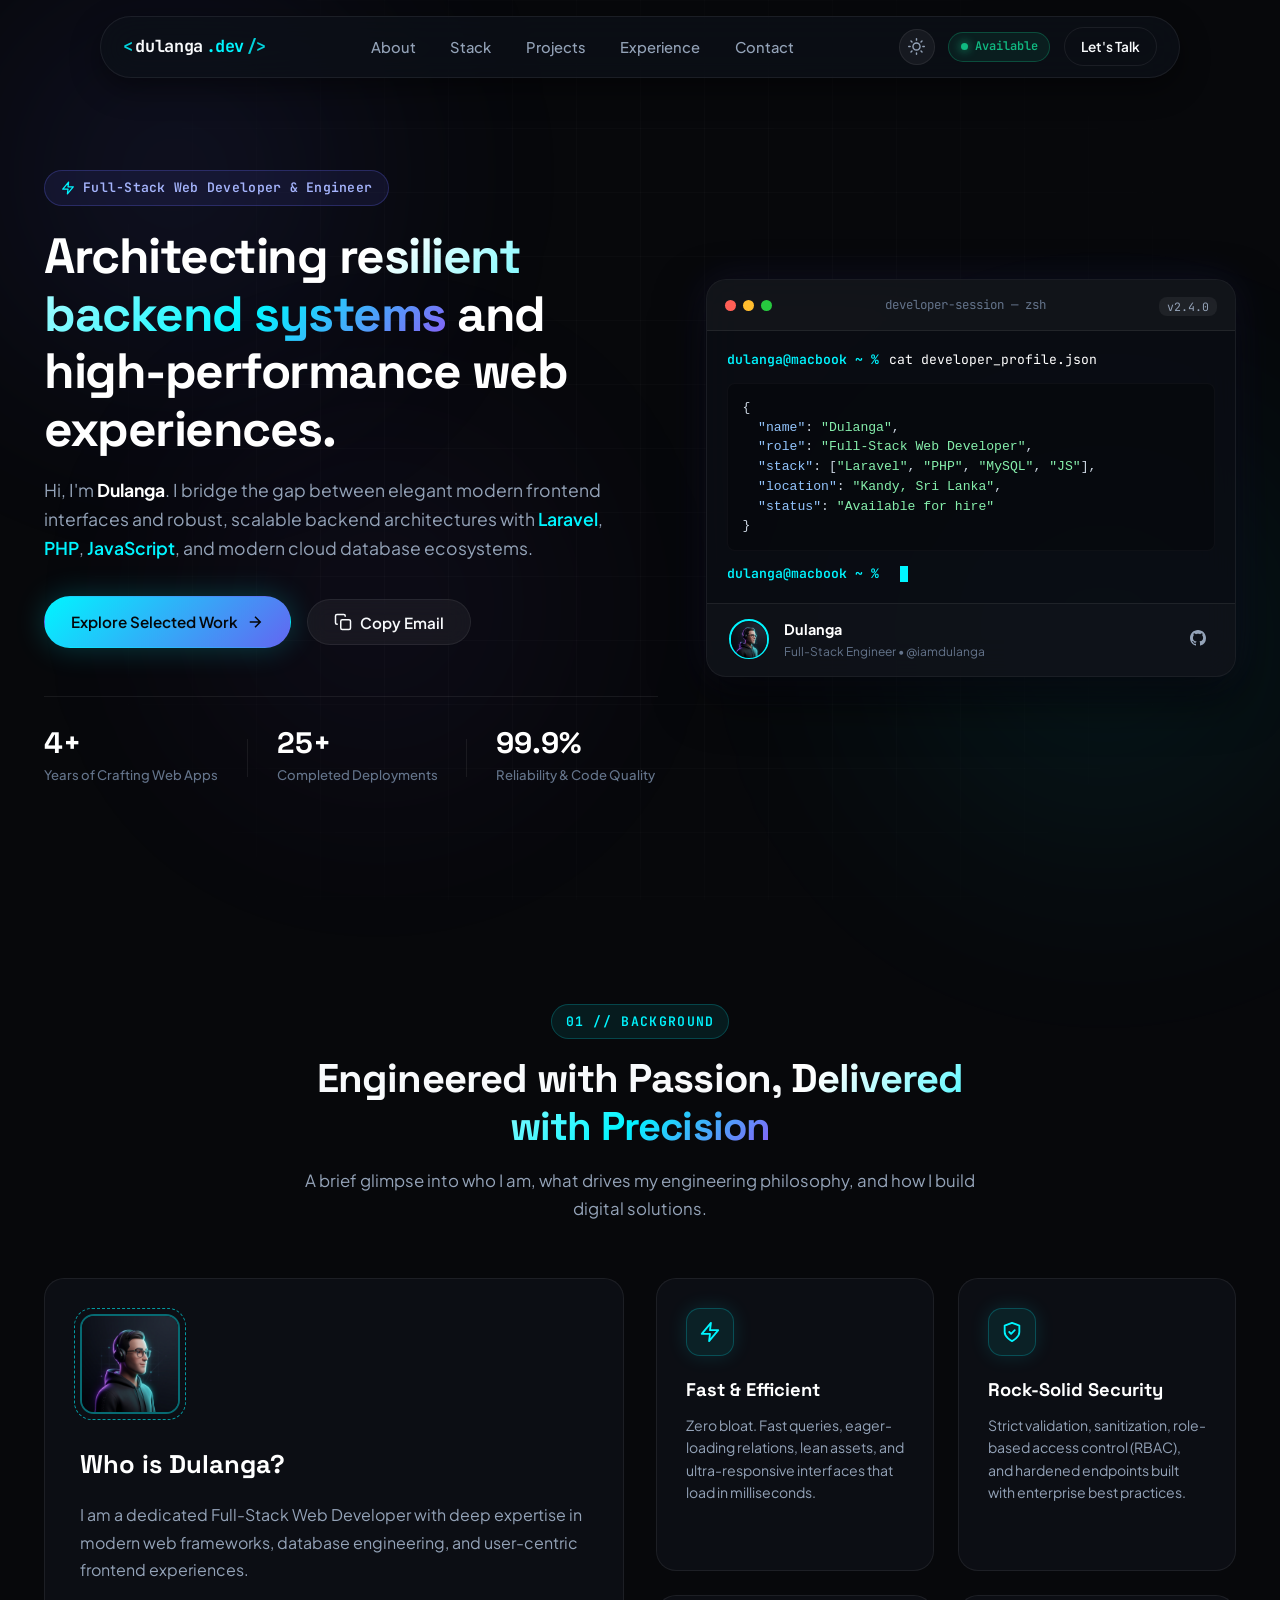
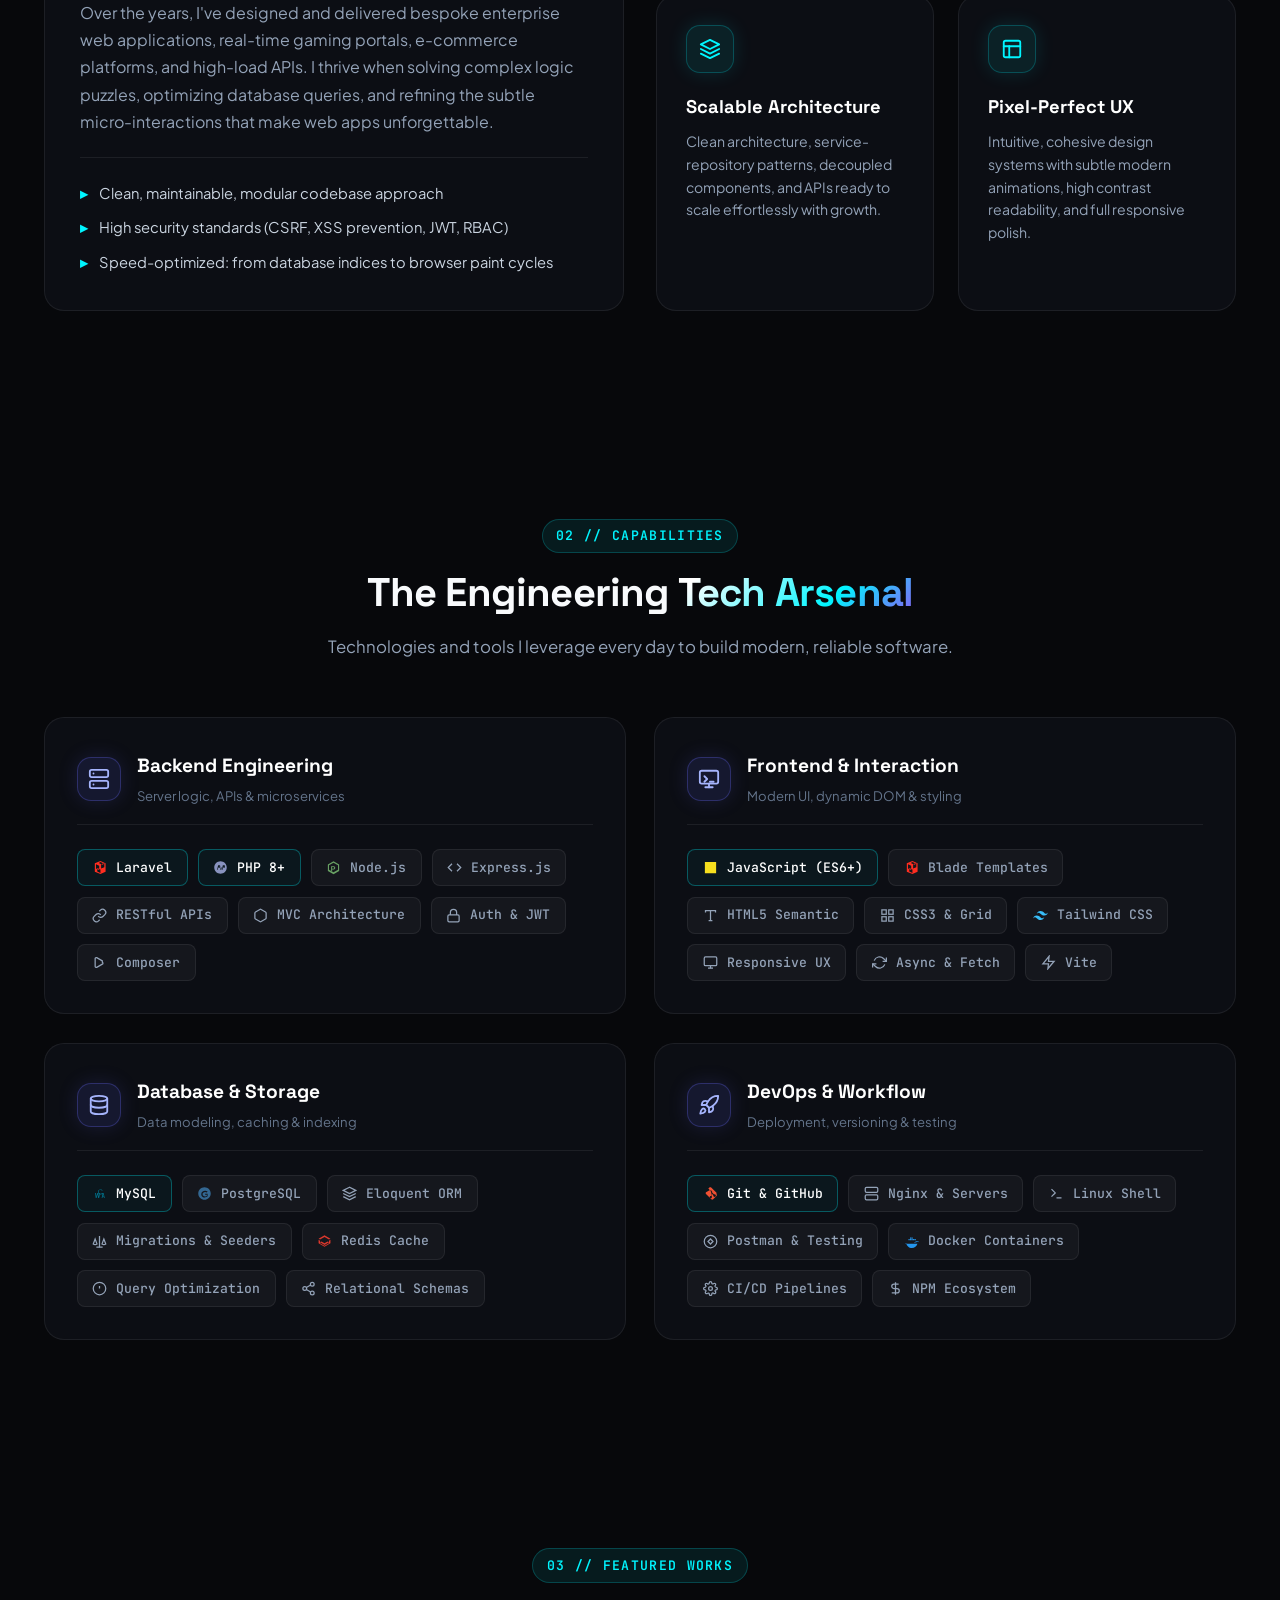
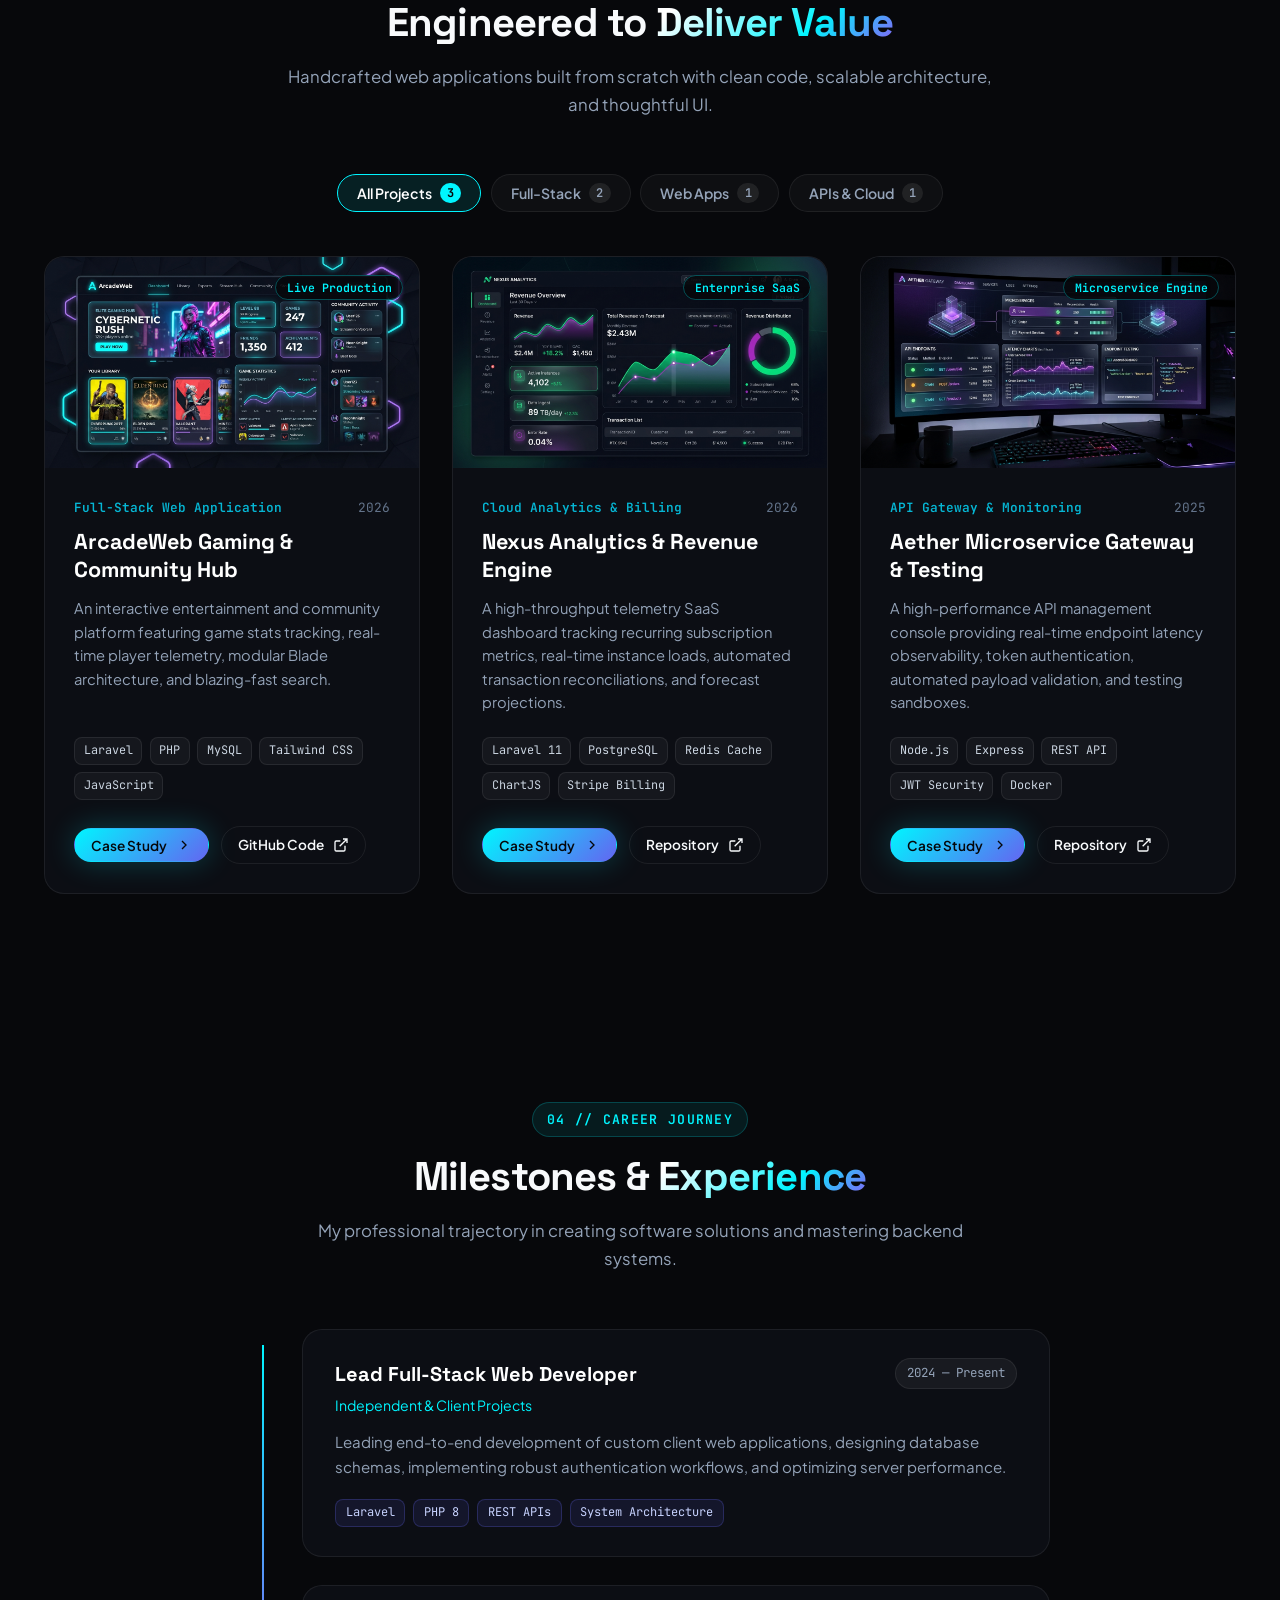
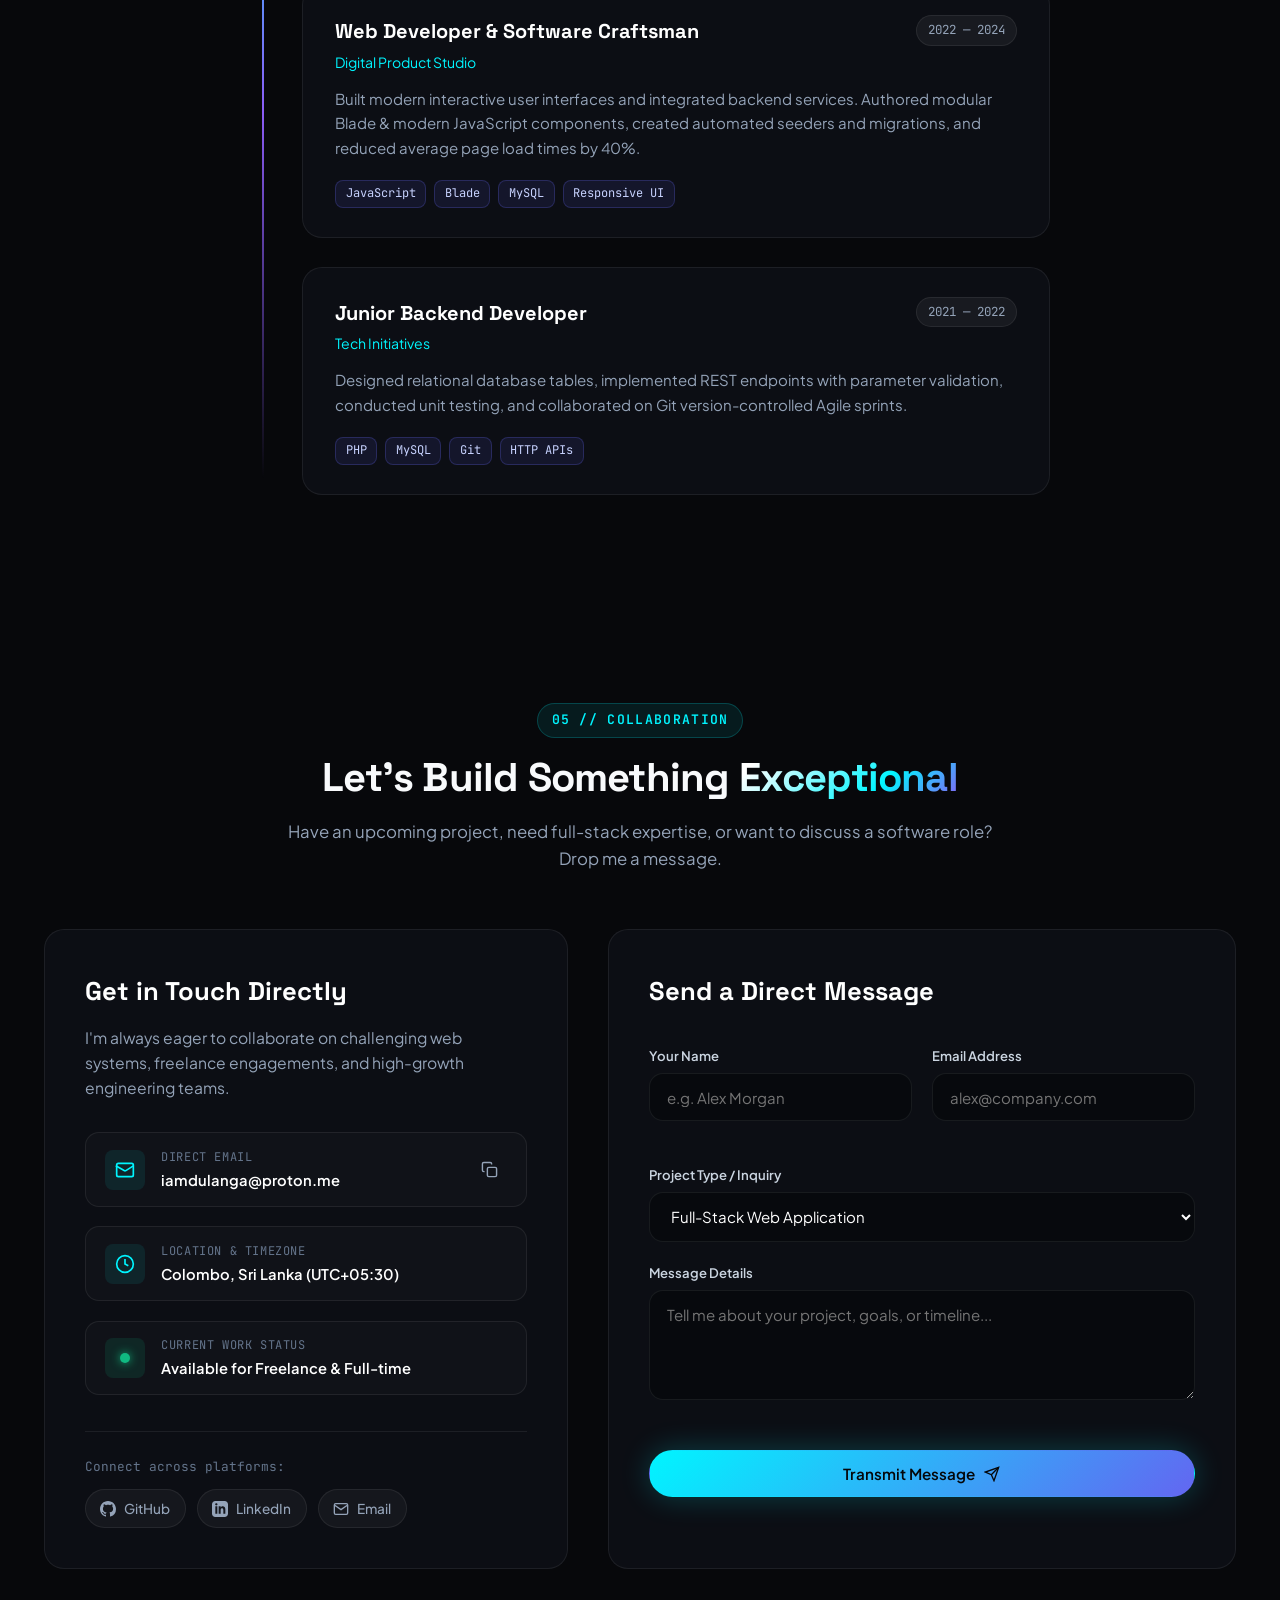
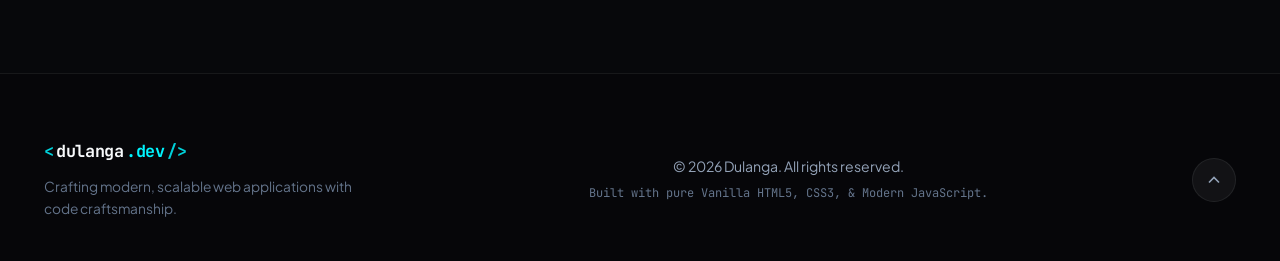
==== commit b8ca7d62: "email changed" ====
--- a/index.html
+++ b/index.html
@@ -149,7 +149,7 @@
                                 <path d="M5 12h14M12 5l7 7-7 7" />
                             </svg>
                         </a>
-                        <button class="btn btn-secondary" id="quickCopyEmailBtn" data-email="iamdulanga.dev@gmail.com">
+                        <button class="btn btn-secondary" id="quickCopyEmailBtn" data-email="iamdulanga@proton.me">
                             <svg class="icon" viewBox="0 0 24 24" fill="none" stroke="currentColor" stroke-width="2">
                                 <rect x="9" y="9" width="13" height="13" rx="2" ry="2" />
                                 <path d="M5 15H4a2 2 0 0 1-2-2V4a2 2 0 0 1 2-2h9a2 2 0 0 1 2 2v1" />
@@ -924,7 +924,7 @@
                                 </div>
                                 <div class="method-details">
                                     <span class="method-label">Direct Email</span>
-                                    <span class="method-value">iamdulanga.dev@gmail.com</span>
+                                    <span class="method-value">iamdulanga@proton.me</span>
                                 </div>
                                 <button class="btn-copy-mini" id="copyEmailMini" title="Copy email address"
                                     aria-label="Copy Email">
@@ -981,7 +981,7 @@
                                     </svg>
                                     <span>LinkedIn</span>
                                 </a>
-                                <a href="mailto:iamdulanga.dev@gmail.com" class="social-pill"
+                                <a href="mailto:iamdulanga@proton.me" class="social-pill"
                                     aria-label="Send Direct Email">
                                     <svg viewBox="0 0 24 24" fill="none" stroke="currentColor" stroke-width="2">
                                         <path
